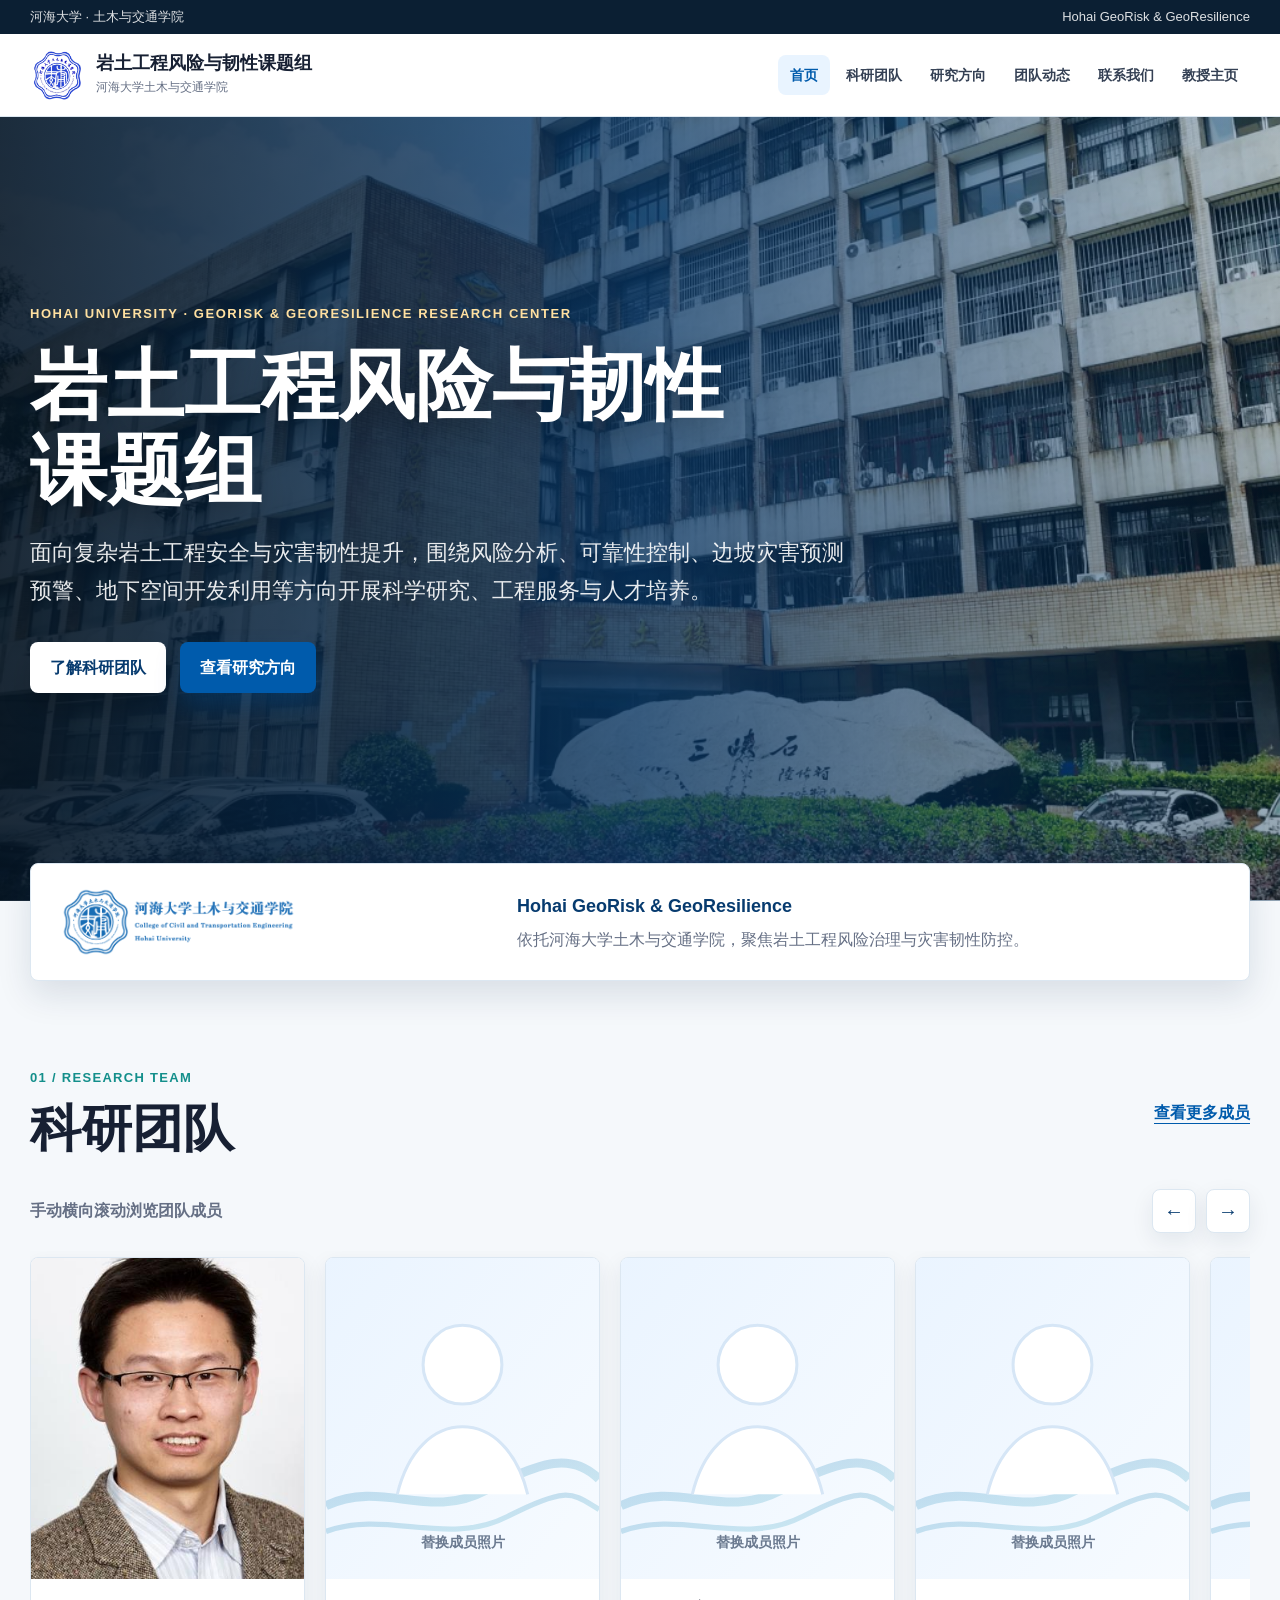
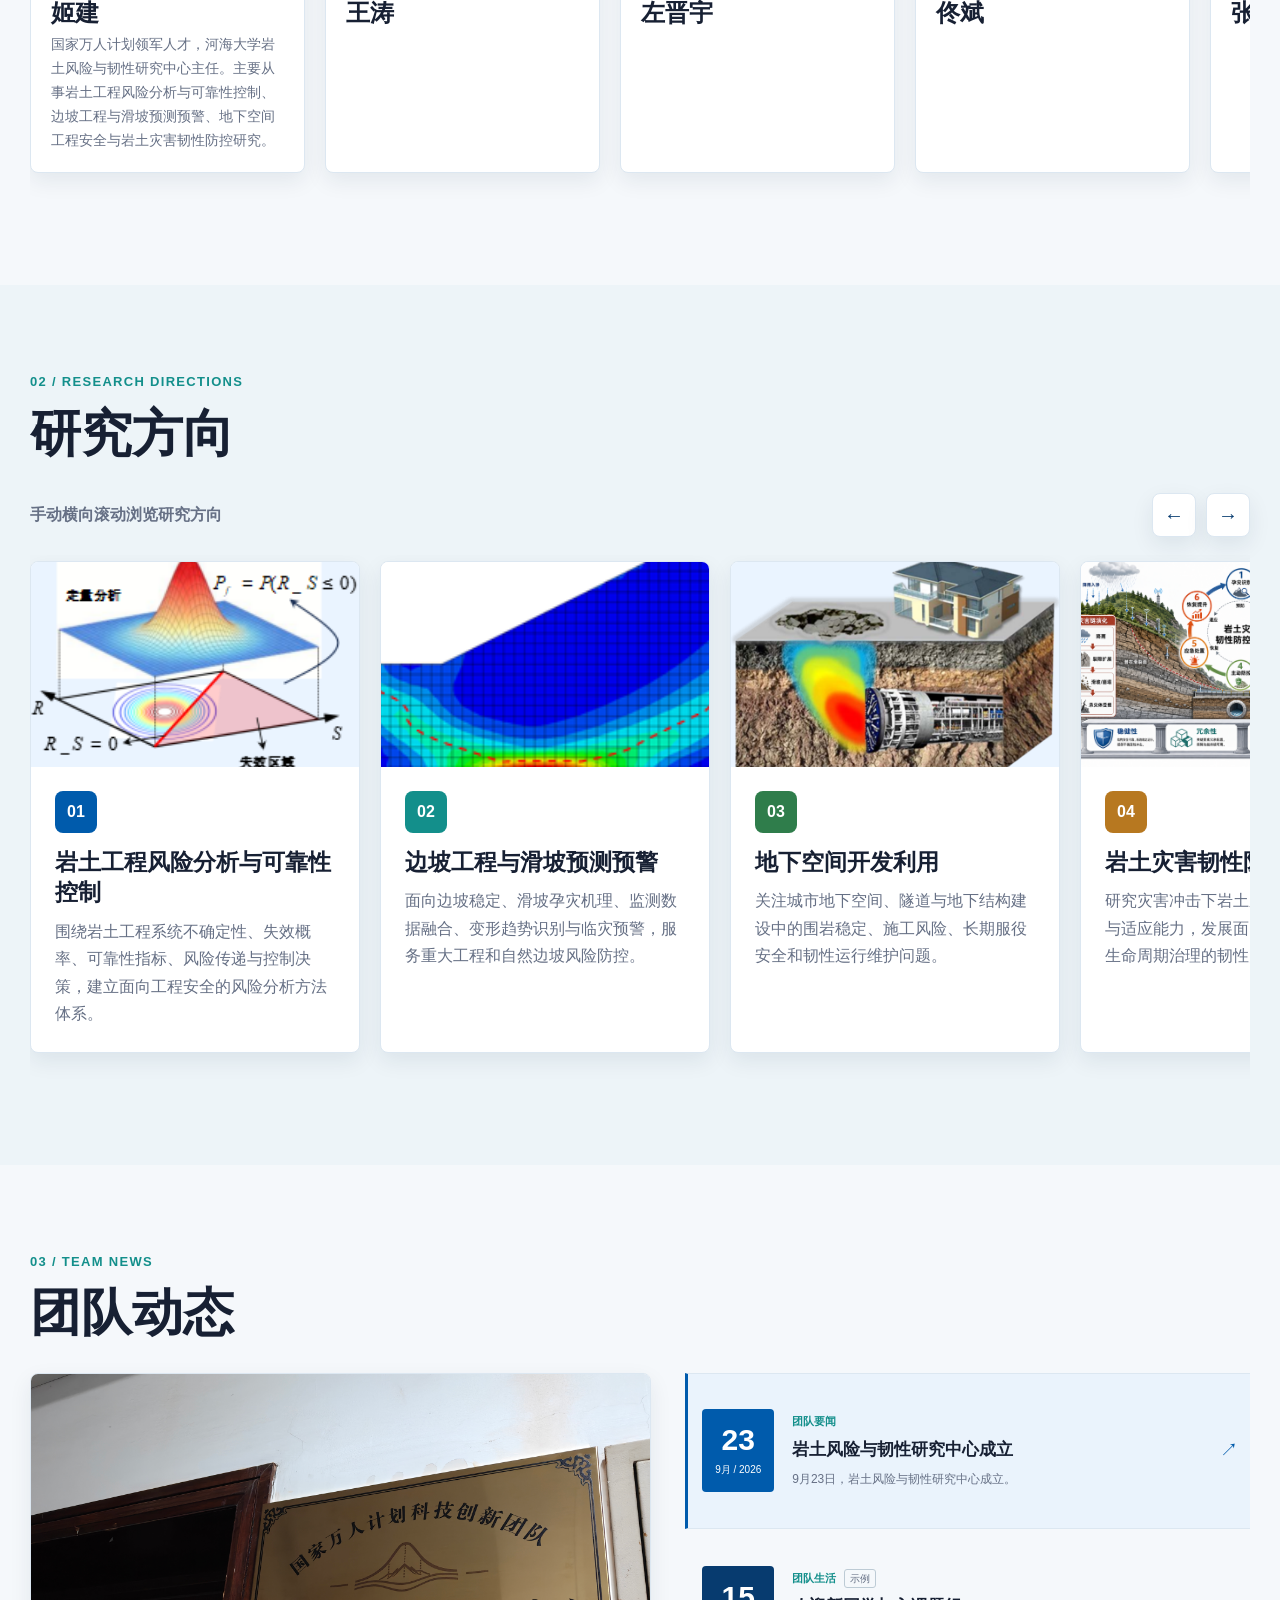
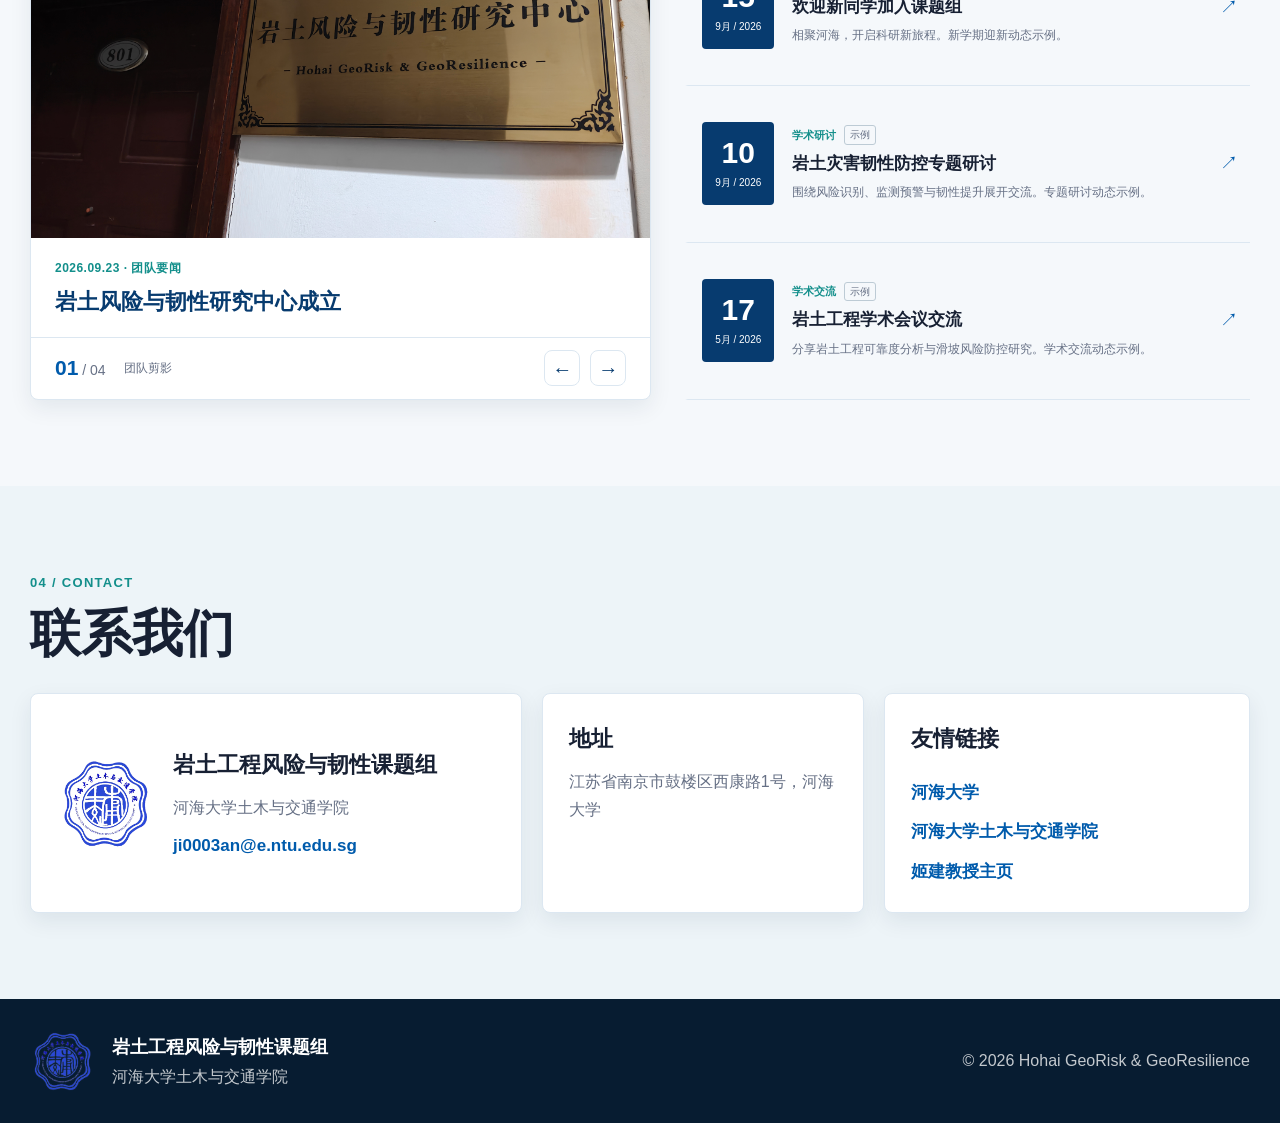
==== index.html @ b471730b "Add files via upload" ====
<!DOCTYPE html>
<html lang="zh-CN">
<head>
  <meta charset="UTF-8" />
  <meta name="viewport" content="width=device-width, initial-scale=1.0" />
  <title>岩土工程风险与韧性课题组</title>
  <meta name="description" content="河海大学土木与交通学院岩土工程风险与韧性课题组网站，展示科研团队、研究方向、团队动态和联系方式。" />
  <meta name="theme-color" content="#005bac" />
  <link rel="stylesheet" href="assets/css/style.css" />
  <link rel="stylesheet" href="assets/css/team-updates.css" />
  <link rel="stylesheet" href="assets/css/news.css" />
</head>
<body>
  <a class="skip-link" href="#mainContent">跳转到正文</a>

  <div class="topbar">
    <div class="container topbar-inner">
      <span>河海大学 · 土木与交通学院</span>
      <span>Hohai GeoRisk &amp; GeoResilience</span>
    </div>
  </div>

  <header class="site-header" id="siteHeader">
    <nav class="container navbar" aria-label="主导航">
      <a class="brand" href="#home" aria-label="返回首页">
        <img class="brand-emblem" src="assets/img/college-emblem.png" alt="河海大学土木与交通学院院徽" />
        <span class="brand-copy">
          <strong>岩土工程风险与韧性课题组</strong>
          <em>河海大学土木与交通学院</em>
        </span>
      </a>

      <button class="menu-toggle" id="menuToggle" type="button" aria-expanded="false" aria-controls="navMenu">
        <span></span><span></span><span></span>
        <span class="sr-only">打开或关闭导航菜单</span>
      </button>

      <div class="nav-menu" id="navMenu">
        <a href="#home">首页</a>
        <a href="team.html">科研团队</a>
        <a href="#research">研究方向</a>
        <a href="#news">团队动态</a>
        <a href="#contact">联系我们</a>
        <a href="ji-jian.html">教授主页</a>
      </div>
    </nav>
  </header>

  <main id="mainContent">
    <section class="hero" id="home" aria-label="网站首页">
      <div class="hero-shade"></div>
      <div class="container hero-content">
        <div class="hero-copy reveal">
          <p class="hero-kicker">HOHAI UNIVERSITY · GEORISK & GEORESILIENCE RESEARCH CENTER</p>
          <h1>岩土工程风险与韧性<br />课题组</h1>
          <p class="hero-lead">面向复杂岩土工程安全与灾害韧性提升，围绕风险分析、可靠性控制、边坡灾害预测预警、地下空间开发利用等方向开展科学研究、工程服务与人才培养。</p>
          <div class="hero-actions">
            <a class="btn primary" href="team.html">了解科研团队</a>
            <a class="btn secondary" href="#research">查看研究方向</a>
          </div>
        </div>
      </div>
    </section>

    <div class="affiliation-band" aria-label="学院标识">
      <div class="container affiliation-inner">
        <img class="college-wordmark" src="assets/img/college-logo-blue.png" alt="河海大学土木与交通学院标识" />
        <div class="affiliation-text">
          <strong>Hohai GeoRisk & GeoResilience</strong>
          <span>依托河海大学土木与交通学院，聚焦岩土工程风险治理与灾害韧性防控。</span>
        </div>
      </div>
    </div>

    <section class="section" id="team">
      <div class="container">
        <div class="section-heading reveal">
          <div>
            <p class="section-index">01 / Research Team</p>
            <h2>科研团队</h2>
          </div>
          <a class="section-more-link" href="team.html">查看更多成员</a>
        </div>

        <div class="scroll-toolbar reveal" aria-label="科研团队滚动控制">
          <span>手动横向滚动浏览团队成员</span>
          <div class="scroll-toolbar-actions">
            <div class="scroll-buttons">
              <button type="button" data-scroll-target="#memberTrack" data-scroll-dir="-1" aria-label="向左滚动团队成员">←</button>
              <button type="button" data-scroll-target="#memberTrack" data-scroll-dir="1" aria-label="向右滚动团队成员">→</button>
            </div>
          </div>
        </div>

        <div class="horizontal-track members-track reveal" id="memberTrack" tabindex="0" aria-label="课题组老师、博士后和在读研究生名单">
          <a class="member-card member-card-link" href="ji-jian.html" aria-label="查看姬建教授个人主页"><figure><img loading="lazy" src="assets/img/people/Jianji.png" alt="姬建教授照片" /></figure><div class="member-info"><h3>姬建</h3><p>国家万人计划领军人才，河海大学岩土风险与韧性研究中心主任。主要从事岩土工程风险分析与可靠性控制、边坡工程与滑坡预测预警、地下空间工程安全与岩土灾害韧性防控研究。</p></div></a>
          <article class="member-card"><figure><img loading="lazy" src="assets/img/people/person-placeholder.svg" alt="王涛头像占位图" /></figure><div class="member-info"><h3>王涛</h3></div></article>
          <article class="member-card"><figure><img loading="lazy" src="assets/img/people/person-placeholder.svg" alt="左晋宇头像占位图" /></figure><div class="member-info"><h3>左晋宇</h3></div></article>
          <article class="member-card"><figure><img loading="lazy" src="assets/img/people/person-placeholder.svg" alt="佟斌头像占位图" /></figure><div class="member-info"><h3>佟斌</h3></div></article>
          <article class="member-card"><figure><img loading="lazy" src="assets/img/people/person-placeholder.svg" alt="张童头像占位图" /></figure><div class="member-info"><h3>张童</h3></div></article>
          <article class="member-card"><figure><img loading="lazy" src="assets/img/people/zhangyu.jpg" alt="张昱照片" /></figure><div class="member-info"><h3>张昱</h3><p>岩土数值大变形模拟、岩土高效可靠度计算方法研究</p></div></article>
          <article class="member-card"><figure><img loading="lazy" src="assets/img/people/MapelChow.png" alt="周逸枫照片" /></figure><div class="member-info"><h3>周逸枫</h3><p>岩石边坡可靠度分析、节理边坡精细化建模</p></div></article>
          <article class="member-card"><figure><img loading="lazy" src="assets/img/people/lisikan.jpg" alt="李思侃照片" /></figure><div class="member-info"><h3>李思侃</h3><p>地震边坡</p></div></article>
          <article class="member-card"><figure><img loading="lazy" src="assets/img/people/Wangchangxing.jpg" alt="汪长兴照片" /></figure><div class="member-info"><h3>汪长兴</h3><p>基于岩土可靠度理论的公路边坡多级韧性量化与风险分析</p></div></article>
          <article class="member-card"><figure><img loading="lazy" src="assets/img/people/xieshanyao-enhanced.png" alt="谢善尧照片" /></figure><div class="member-info"><h3>谢善尧</h3><p>区域滑坡</p></div></article>
          <article class="member-card"><figure><img loading="lazy" src="assets/img/people/person-placeholder.svg" alt="刘雅洁头像占位图" /></figure><div class="member-info"><h3>刘雅洁</h3></div></article>
          <article class="member-card"><figure><img loading="lazy" src="assets/img/people/Honglitao.jpg" alt="洪立涛照片" /></figure><div class="member-info"><h3>洪立涛</h3><p>区域滑坡易发性</p></div></article>
          <article class="member-card"><figure><img loading="lazy" src="assets/img/people/person-placeholder.svg" alt="陈哲头像占位图" /></figure><div class="member-info"><h3>陈哲</h3></div></article>
          <article class="member-card"><figure><img loading="lazy" src="assets/img/people/zhangjunhao.jpg" alt="章均昊照片" /></figure><div class="member-info"><h3>章均昊</h3><p>岩土大变形模拟、高效可靠度计算、围岩应力以及岩石爆破</p></div></article>
          <article class="member-card"><figure><img loading="lazy" src="assets/img/people/person-placeholder.svg" alt="项梓轩头像占位图" /></figure><div class="member-info"><h3>项梓轩</h3></div></article>
          <article class="member-card"><figure><img loading="lazy" src="assets/img/people/pengyijie.jpg" alt="彭毅杰照片" /></figure><div class="member-info"><h3>彭毅杰</h3><p>机器学习</p></div></article>
          <article class="member-card"><figure><img loading="lazy" src="assets/img/people/Xulu.jpg" alt="徐璐照片" /></figure><div class="member-info"><h3>徐璐</h3></div></article>
          <article class="member-card"><figure><img loading="lazy" src="assets/img/people/youyaoxin.jpg" alt="游耀星照片" /></figure><div class="member-info"><h3>游耀星</h3><p>多源信息融合的采空区三维地质建模与灾害预警</p></div></article>
          <article class="member-card"><figure><img loading="lazy" src="assets/img/people/wuminjia.jpg" alt="邬明佳头像占位图" /></figure><div class="member-info"><h3>邬明佳</h3></div></article>
          <article class="member-card"><figure><img loading="lazy" src="assets/img/people/yaoyi-enhanced.png" alt="姚奕照片" /></figure><div class="member-info"><h3>姚奕</h3></div></article>
          <article class="member-card"><figure><img loading="lazy" src="assets/img/people/wangenzhi.jpg" alt="王恩至头像占位图" /></figure><div class="member-info"><h3>王恩至</h3></div></article>
          <article class="member-card"><figure><img loading="lazy" src="assets/img/people/person-placeholder.svg" alt="杨嘉祎头像占位图" /></figure><div class="member-info"><h3>杨嘉祎</h3></div></article>
        </div>
      </div>
    </section>

    <section class="section section-muted" id="research">
      <div class="container">
        <div class="section-heading reveal">
          <div>
            <p class="section-index">02 / Research Directions</p>
            <h2>研究方向</h2>
          </div>
          <p></p>
        </div>

        <div class="scroll-toolbar reveal" aria-label="研究方向滚动控制">
          <span>手动横向滚动浏览研究方向</span>
          <div class="scroll-buttons">
            <button type="button" data-scroll-target="#researchTrack" data-scroll-dir="-1" aria-label="向左滚动研究方向">←</button>
            <button type="button" data-scroll-target="#researchTrack" data-scroll-dir="1" aria-label="向右滚动研究方向">→</button>
          </div>
        </div>

        <div class="horizontal-track research-track reveal" id="researchTrack" tabindex="0" aria-label="研究方向列表">
          <article class="research-card">
            <figure><img src="assets/img/research/可靠度.png" alt="岩土工程风险分析与可靠性控制示意图" /></figure>
            <div class="research-card-body"><span>01</span><h3>岩土工程风险分析与可靠性控制</h3><p>围绕岩土工程系统不确定性、失效概率、可靠性指标、风险传递与控制决策，建立面向工程安全的风险分析方法体系。</p></div>
          </article>
          <article class="research-card">
            <figure><img src="assets/img/research/边坡.png" alt="边坡工程与滑坡预测预警示意图" /></figure>
            <div class="research-card-body"><span>02</span><h3>边坡工程与滑坡预测预警</h3><p>面向边坡稳定、滑坡孕灾机理、监测数据融合、变形趋势识别与临灾预警，服务重大工程和自然边坡风险防控。</p></div>
          </article>
          <article class="research-card">
            <figure><img src="assets/img/research/隧道.png" alt="地下空间开发利用示意图" /></figure>
            <div class="research-card-body"><span>03</span><h3>地下空间开发利用</h3><p>关注城市地下空间、隧道与地下结构建设中的围岩稳定、施工风险、长期服役安全和韧性运行维护问题。</p></div>
          </article>
          <article class="research-card">
            <figure><img src="assets/img/research/韧性.png" alt="岩土灾害韧性防控理论示意图" /></figure>
            <div class="research-card-body"><span>04</span><h3>岩土灾害韧性防控理论</h3><p>研究灾害冲击下岩土系统的承灾、恢复与适应能力，发展面向多灾种耦合和全生命周期治理的韧性防控理论。</p></div>
          </article>
        </div>
      </div>
    </section>

    <section class="section" id="news">
      <div class="container">
        <div class="section-heading reveal">
          <div>
            <p class="section-index">03 / Team News</p>
            <h2>团队动态</h2>
          </div>
        </div>

        <div class="team-news-layout reveal" data-news-gallery>
          <div class="news-gallery">
            <div class="news-slides">
              <figure class="news-slide" id="newsSlide1" role="tabpanel" aria-labelledby="newsTab1">
                <img loading="lazy" src="assets/img/news/center-founded-2026-09-23.jpg" alt="岩土风险与韧性研究中心成立，研究中心门口的金色牌匾" width="4096" height="3072" />
                <figcaption><span>2026.09.23 · 团队要闻</span><h3>岩土风险与韧性研究中心成立</h3></figcaption>
              </figure>
              <figure class="news-slide" id="newsSlide2" role="tabpanel" aria-labelledby="newsTab2" hidden>
                <img loading="lazy" src="assets/img/home-bg.png" alt="河海大学岩土楼，迎新动态示例配图" width="1280" height="719" />
                <figcaption><span>2026.09.15 · 示例动态</span><h3>欢迎新同学加入课题组</h3></figcaption>
              </figure>
              <figure class="news-slide" id="newsSlide3" role="tabpanel" aria-labelledby="newsTab3" hidden>
                <img loading="lazy" src="assets/img/research/韧性.png" alt="岩土灾害韧性防控理论示意图，专题研讨示例配图" width="1672" height="941" />
                <figcaption><span>2026.09.10 · 示例动态</span><h3>岩土灾害韧性防控专题研讨</h3></figcaption>
              </figure>
              <figure class="news-slide" id="newsSlide4" role="tabpanel" aria-labelledby="newsTab4" hidden>
                <img loading="lazy" src="assets/img/jijian-forum-2026.jpg" alt="姬建教授在环境岩土力学与工程青年学术论坛的报告照片，学术交流示例配图" width="1920" height="1440" />
                <figcaption><span>2026.05.17 · 示例动态</span><h3>岩土工程学术会议交流</h3></figcaption>
              </figure>
            </div>
            <div class="news-gallery-controls" aria-label="动态图片切换">
              <span class="news-gallery-status" aria-live="polite" aria-atomic="true"><strong data-news-position>01</strong> / 04</span>
              <span>团队剪影</span>
              <div class="scroll-buttons">
                <button type="button" data-news-step="-1" aria-label="上一条团队动态">←</button>
                <button type="button" data-news-step="1" aria-label="下一条团队动态">→</button>
              </div>
            </div>
          </div>

          <div class="news-list" role="tablist" aria-label="选择团队动态" aria-orientation="vertical">
            <button class="news-entry" type="button" id="newsTab1" role="tab" aria-controls="newsSlide1" aria-selected="true" tabindex="0">
              <time datetime="2026-09-23"><strong>23</strong><span>9月 / 2026</span></time>
              <span class="news-entry-copy"><span class="news-entry-category">团队要闻</span><strong>岩土风险与韧性研究中心成立</strong><span class="news-entry-summary">9月23日，岩土风险与韧性研究中心成立。</span></span>
              <span class="news-entry-arrow" aria-hidden="true">↗</span>
            </button>
            <button class="news-entry" type="button" id="newsTab2" role="tab" aria-controls="newsSlide2" aria-selected="false" tabindex="-1">
              <time datetime="2026-09-15"><strong>15</strong><span>9月 / 2026</span></time>
              <span class="news-entry-copy"><span class="news-entry-category">团队生活 <em>示例</em></span><strong>欢迎新同学加入课题组</strong><span class="news-entry-summary">相聚河海，开启科研新旅程。新学期迎新动态示例。</span></span>
              <span class="news-entry-arrow" aria-hidden="true">↗</span>
            </button>
            <button class="news-entry" type="button" id="newsTab3" role="tab" aria-controls="newsSlide3" aria-selected="false" tabindex="-1">
              <time datetime="2026-09-10"><strong>10</strong><span>9月 / 2026</span></time>
              <span class="news-entry-copy"><span class="news-entry-category">学术研讨 <em>示例</em></span><strong>岩土灾害韧性防控专题研讨</strong><span class="news-entry-summary">围绕风险识别、监测预警与韧性提升展开交流。专题研讨动态示例。</span></span>
              <span class="news-entry-arrow" aria-hidden="true">↗</span>
            </button>
            <button class="news-entry" type="button" id="newsTab4" role="tab" aria-controls="newsSlide4" aria-selected="false" tabindex="-1">
              <time datetime="2026-05-17"><strong>17</strong><span>5月 / 2026</span></time>
              <span class="news-entry-copy"><span class="news-entry-category">学术交流 <em>示例</em></span><strong>岩土工程学术会议交流</strong><span class="news-entry-summary">分享岩土工程可靠度分析与滑坡风险防控研究。学术交流动态示例。</span></span>
              <span class="news-entry-arrow" aria-hidden="true">↗</span>
            </button>
          </div>
        </div>
      </div>
    </section>

    <section class="section section-muted" id="contact">
      <div class="container">
        <div class="section-heading reveal">
          <div>
            <p class="section-index">04 / Contact</p>
            <h2>联系我们</h2>
          </div>
          <p></p>
        </div>

        <div class="contact-layout reveal">
          <div class="contact-card primary-contact">
            <img src="assets/img/college-emblem.png" alt="河海大学土木与交通学院院徽" />
            <div>
              <h3>岩土工程风险与韧性课题组</h3>
              <p>河海大学土木与交通学院</p>
              <a href="mailto:ji0003an@e.ntu.edu.sg">ji0003an@e.ntu.edu.sg</a>
            </div>
          </div>
          <div class="contact-card">
            <h3>地址</h3>
            <p>江苏省南京市鼓楼区西康路1号，河海大学</p>
          </div>
          <div class="contact-card">
            <h3>友情链接</h3>
            <p>
              <a href="https://www.hhu.edu.cn/" target="_blank" rel="noopener noreferrer">河海大学</a><br />
              <a href="https://ccte.hhu.edu.cn/" target="_blank" rel="noopener noreferrer">河海大学土木与交通学院</a><br />
              <a href="https://jszy.hhu.edu.cn/jj100/" target="_blank" rel="noopener noreferrer">姬建教授主页</a>
            </p>
          </div>
        </div>
      </div>
    </section>
  </main>

  <footer class="site-footer">
    <div class="container footer-inner">
      <div class="footer-brand">
        <img src="assets/img/college-emblem.png" alt="河海大学土木与交通学院院徽" />
        <div>
          <strong>岩土工程风险与韧性课题组</strong>
          <span>河海大学土木与交通学院</span>
        </div>
      </div>
      <div class="footer-meta">© <span id="year"></span> Hohai GeoRisk &amp; GeoResilience</div>
    </div>
  </footer>

  <button class="back-to-top" id="backToTop" type="button" aria-label="返回顶部">↑</button>
  <script src="assets/js/main.js"></script>
  <script src="assets/js/news.js"></script>
</body>
</html>
---- assets/css/style.css ----
:root {
  --blue: #005bac;
  --blue-dark: #073b6f;
  --navy: #0b1f33;
  --teal: #138f8b;
  --green: #2f7d4b;
  --amber: #b77820;
  --ink: #172033;
  --muted: #667085;
  --line: #dce7f1;
  --bg: #f5f8fb;
  --white: #ffffff;
  --radius: 8px;
  --header-height: 82px;
  --shadow: 0 14px 34px rgba(14, 39, 70, 0.12);
  --shadow-soft: 0 8px 22px rgba(14, 39, 70, 0.08);
}

* { box-sizing: border-box; }

html {
  scroll-behavior: smooth;
  scroll-padding-top: 108px;
}

body {
  margin: 0;
  color: var(--ink);
  background: var(--bg);
  font-family: "PingFang SC", "Microsoft YaHei", "Noto Sans SC", Arial, sans-serif;
  line-height: 1.72;
}

body.menu-open { overflow: hidden; }
a { color: inherit; text-decoration: none; }
img { display: block; max-width: 100%; }
button { font: inherit; }

.container {
  width: min(1220px, calc(100% - 44px));
  margin: 0 auto;
}

.sr-only,
.skip-link {
  position: absolute;
  width: 1px;
  height: 1px;
  padding: 0;
  margin: -1px;
  overflow: hidden;
  clip: rect(0, 0, 0, 0);
  white-space: nowrap;
  border: 0;
}

.skip-link:focus {
  position: fixed;
  top: 12px;
  left: 12px;
  z-index: 999;
  width: auto;
  height: auto;
  padding: 10px 14px;
  clip: auto;
  color: white;
  background: var(--blue-dark);
  border-radius: var(--radius);
}

.topbar {
  color: rgba(255, 255, 255, 0.86);
  background: var(--navy);
  font-size: 13px;
}

.topbar-inner {
  min-height: 34px;
  display: flex;
  align-items: center;
  justify-content: space-between;
  gap: 16px;
}

.site-header {
  position: sticky;
  top: 0;
  z-index: 100;
  background: rgba(255, 255, 255, 0.97);
  border-bottom: 1px solid rgba(220, 231, 241, 0.95);
  backdrop-filter: blur(14px);
  transition: box-shadow 0.25s ease, background 0.25s ease;
}

.site-header.scrolled {
  background: rgba(255, 255, 255, 0.99);
  box-shadow: 0 12px 28px rgba(14, 39, 70, 0.08);
}

.navbar {
  min-height: var(--header-height);
  display: flex;
  align-items: center;
  justify-content: space-between;
  gap: 22px;
}

.brand {
  min-width: 320px;
  display: inline-flex;
  align-items: center;
  gap: 12px;
}

.brand-emblem {
  width: 54px;
  height: 54px;
  object-fit: contain;
  flex: 0 0 auto;
}

.brand-copy strong {
  display: block;
  font-size: 18px;
  line-height: 1.25;
  font-weight: 900;
}

.brand-copy em {
  display: block;
  margin-top: 2px;
  color: var(--muted);
  font-size: 12px;
  font-style: normal;
}

.nav-menu {
  display: flex;
  align-items: center;
  justify-content: flex-end;
  gap: 4px;
}

.nav-menu a {
  min-height: 38px;
  display: inline-flex;
  align-items: center;
  padding: 8px 12px;
  border-radius: var(--radius);
  color: #344054;
  font-size: 14px;
  font-weight: 800;
  white-space: nowrap;
  transition: background 0.2s ease, color 0.2s ease;
}

.nav-menu a:hover,
.nav-menu a.active,
.nav-menu a[aria-current="page"] {
  color: var(--blue);
  background: #e9f4ff;
}

.menu-toggle {
  display: none;
  width: 44px;
  height: 42px;
  border: 1px solid var(--line);
  border-radius: var(--radius);
  background: #f4f9ff;
  cursor: pointer;
  place-items: center;
  gap: 4px;
  padding: 9px;
}

.menu-toggle span:not(.sr-only) {
  display: block;
  width: 22px;
  height: 2px;
  border-radius: 999px;
  background: var(--blue-dark);
}

.hero {
  position: relative;
  min-height: calc(100vh - 34px - var(--header-height));
  display: flex;
  align-items: center;
  overflow: hidden;
  color: white;
  background-image: url("../img/home-bg.png");
  background-size: cover;
  background-position: center center;
  background-attachment: fixed;
}

.hero-shade {
  position: absolute;
  inset: 0;
  background:
    linear-gradient(90deg, rgba(6, 22, 38, 0.88) 0%, rgba(7, 59, 111, 0.72) 50%, rgba(0, 91, 172, 0.18) 100%),
    linear-gradient(180deg, rgba(0, 0, 0, 0.06), rgba(0, 0, 0, 0.28));
}

.hero-content {
  position: relative;
  z-index: 2;
  padding: 86px 0 108px;
}

.hero-copy { max-width: 900px; }

.hero-kicker {
  margin: 0 0 18px;
  color: #ffe0a0;
  font-size: 13px;
  font-weight: 900;
  letter-spacing: 0.12em;
}

.hero h1 {
  margin: 0 0 22px;
  font-size: clamp(42px, 6vw, 80px);
  line-height: 1.1;
  text-shadow: 0 12px 34px rgba(0, 0, 0, 0.34);
}

.hero-lead {
  margin: 0;
  max-width: 820px;
  color: rgba(255, 255, 255, 0.9);
  font-size: clamp(18px, 2vw, 22px);
  font-weight: 520;
}

.hero-actions,
.profile-actions {
  display: flex;
  flex-wrap: wrap;
  gap: 14px;
  margin-top: 32px;
}

.btn {
  display: inline-flex;
  align-items: center;
  justify-content: center;
  min-height: 48px;
  padding: 12px 20px;
  border-radius: var(--radius);
  font-weight: 900;
  transition: transform 0.2s ease, box-shadow 0.2s ease, background 0.2s ease;
}

.btn:hover { transform: translateY(-2px); }

.btn.primary {
  color: var(--blue-dark);
  background: white;
  box-shadow: 0 15px 28px rgba(0, 0, 0, 0.18);
}

.btn.secondary {
  color: white;
  background: var(--blue);
  box-shadow: 0 13px 25px rgba(0, 91, 172, 0.25);
}

.affiliation-band {
  position: relative;
  z-index: 3;
  margin-top: -38px;
}

.affiliation-inner {
  min-height: 104px;
  display: grid;
  grid-template-columns: minmax(260px, 430px) 1fr;
  gap: 28px;
  align-items: center;
  padding: 22px 28px;
  border-radius: var(--radius);
  background: white;
  border: 1px solid var(--line);
  box-shadow: var(--shadow);
}

.college-wordmark {
  max-height: 72px;
  object-fit: contain;
}

.affiliation-text strong {
  display: block;
  color: var(--blue-dark);
  font-size: 18px;
  font-weight: 900;
}

.affiliation-text span {
  display: block;
  margin-top: 4px;
  color: var(--muted);
}

.section { padding: 86px 0; }
.section-muted { background: #edf4f8; }

.section-heading {
  display: grid;
  grid-template-columns: minmax(0, 0.9fr) minmax(320px, 0.85fr);
  gap: 34px;
  align-items: end;
  margin-bottom: 30px;
}

.compact-heading {
  display: block;
  margin: 0;
}

.section-index {
  margin: 0 0 10px;
  color: var(--teal);
  font-size: 13px;
  font-weight: 900;
  letter-spacing: 0.1em;
  text-transform: uppercase;
}

.section-heading h2,
.talk-copy h2,
.source-note h2 {
  margin: 0;
  font-size: clamp(32px, 4vw, 52px);
  line-height: 1.16;
}

.section-heading p:last-child {
  margin: 0;
  color: var(--muted);
}

.section-more-link {
  color: var(--blue);
  font-weight: 900;
  text-decoration: underline;
  text-decoration-thickness: 1px;
  text-underline-offset: 5px;
  transition: color 0.2s ease;
}

.section-more-link:hover { color: var(--teal); }

.scroll-toolbar-actions {
  display: grid;
  justify-items: end;
  gap: 10px;
  margin-left: auto;
}

.scroll-toolbar {
  display: flex;
  align-items: center;
  justify-content: space-between;
  gap: 18px;
  margin-bottom: 18px;
  color: var(--muted);
  font-weight: 750;
}

.scroll-buttons {
  display: inline-flex;
  gap: 10px;
}

.scroll-buttons button {
  width: 44px;
  height: 44px;
  display: grid;
  place-items: center;
  border: 1px solid var(--line);
  border-radius: var(--radius);
  color: var(--blue-dark);
  background: white;
  box-shadow: var(--shadow-soft);
  cursor: pointer;
  font-size: 20px;
  font-weight: 900;
  transition: transform 0.2s ease, background 0.2s ease, color 0.2s ease;
}

.scroll-buttons button:hover {
  color: white;
  background: var(--blue);
  transform: translateY(-2px);
}

.horizontal-track {
  display: grid;
  grid-auto-flow: column;
  grid-auto-columns: minmax(275px, 310px);
  gap: 20px;
  overflow-x: auto;
  overflow-y: hidden;
  padding: 6px 4px 26px;
  scroll-snap-type: x proximity;
  scrollbar-color: var(--blue) #dbe7f2;
  scrollbar-width: thin;
}

.horizontal-track::-webkit-scrollbar { height: 10px; }
.horizontal-track::-webkit-scrollbar-track { background: #dbe7f2; border-radius: 999px; }
.horizontal-track::-webkit-scrollbar-thumb { background: var(--blue); border-radius: 999px; }

.member-card,
.research-card,
.contact-card,
.panel,
.info-card,
.source-note,
.profile-stats,
.talk-image {
  background: white;
  border: 1px solid var(--line);
  border-radius: var(--radius);
  box-shadow: var(--shadow-soft);
}

.member-card {
  overflow: hidden;
  scroll-snap-align: start;
}

.member-card-link {
  display: block;
  transition: transform 0.2s ease, border-color 0.2s ease, box-shadow 0.2s ease;
}

.member-card-link:hover {
  transform: translateY(-4px);
  border-color: rgba(0, 91, 172, 0.45);
  box-shadow: var(--shadow);
}

.member-card figure {
  position: relative;
  aspect-ratio: 4 / 4.7;
  margin: 0;
  background: #eef6ff;
  overflow: hidden;
}

.member-card figure img {
  width: 100%;
  height: 100%;
  object-fit: cover;
}

.member-info { padding: 20px; }

.member-info h3 {
  margin: 0 0 5px;
  font-size: 24px;
  line-height: 1.18;
}

.member-info span {
  display: inline-flex;
  margin-bottom: 10px;
  padding: 4px 9px;
  border-radius: var(--radius);
  color: var(--blue);
  background: #e9f4ff;
  font-size: 12px;
  font-weight: 900;
}

.member-info p {
  margin: 0;
  color: var(--muted);
  font-size: 14px;
}

.member-info strong {
  display: inline-flex;
  margin-top: 14px;
  color: var(--teal);
  font-size: 14px;
}

.featured-member .member-info span {
  color: #6b4300;
  background: #fff0ce;
}

.research-track { grid-auto-columns: minmax(330px, 430px); }

.research-card {
  overflow: hidden;
  scroll-snap-align: start;
}

.research-card figure {
  margin: 0;
  aspect-ratio: 16 / 10;
  background: #eaf4ff;
  overflow: hidden;
}

.research-card figure img {
  width: 100%;
  height: 100%;
  object-fit: cover;
}

.research-card-body { padding: 24px; }

.research-card-body > span,
.info-card span {
  display: inline-grid;
  place-items: center;
  width: 42px;
  height: 42px;
  margin-bottom: 14px;
  border-radius: var(--radius);
  color: white;
  background: var(--blue);
  font-weight: 900;
}

.research-card:nth-child(2) .research-card-body > span,
.info-card:nth-child(2) span { background: var(--teal); }
.research-card:nth-child(3) .research-card-body > span,
.info-card:nth-child(3) span { background: var(--green); }
.research-card:nth-child(4) .research-card-body > span,
.info-card:nth-child(4) span { background: var(--amber); }
.info-card:nth-child(5) span { background: var(--blue-dark); }

.research-card h3,
.info-card h3 {
  margin: 0 0 10px;
  font-size: 23px;
  line-height: 1.32;
}

.research-card p,
.info-card p {
  margin: 0;
  color: var(--muted);
}

.news-publications,
.content-panels {
  display: grid;
  grid-template-columns: 1fr 1fr;
  gap: 22px;
}

.panel { padding: 24px; }

.news-publications .panel {
  display: flex;
  flex-direction: column;
}

.panel-scroll {
  height: 310px;
  overflow-y: auto;
  padding-right: 8px;
  overscroll-behavior: contain;
  scrollbar-color: var(--blue) #dbe7f2;
  scrollbar-width: thin;
}

.panel-scroll::-webkit-scrollbar { width: 9px; }
.panel-scroll::-webkit-scrollbar-track { background: #dbe7f2; border-radius: 999px; }
.panel-scroll::-webkit-scrollbar-thumb { background: var(--blue); border-radius: 999px; }

.panel-head {
  display: flex;
  align-items: center;
  justify-content: space-between;
  gap: 16px;
  margin-bottom: 18px;
}

.panel-head h2,
.panel-head h3 {
  margin: 0;
  font-size: 26px;
  line-height: 1.25;
}

.panel-head span {
  color: var(--teal);
  font-size: 13px;
  font-weight: 900;
  letter-spacing: 0.08em;
  text-transform: uppercase;
}

.news-item,
.publication-item {
  display: grid;
  grid-template-columns: 78px 1fr;
  gap: 16px;
  align-items: center;
  padding: 16px 0;
  border-top: 1px solid var(--line);
}

.news-item:first-of-type,
.publication-item:first-of-type { border-top: 0; }

.news-item time {
  display: block;
  padding: 11px 8px;
  border-radius: var(--radius);
  text-align: center;
  color: var(--blue);
  background: #edf6ff;
  font-weight: 900;
}

.news-item time strong {
  display: block;
  font-size: 26px;
  line-height: 1;
}

.news-item time span {
  display: block;
  margin-top: 3px;
  font-size: 12px;
}

.news-item h4,
.publication-item h4 {
  margin: 0 0 5px;
  font-size: 17px;
  line-height: 1.42;
}

.news-item p,
.publication-item p {
  margin: 0;
  color: var(--muted);
  font-size: 14px;
}

.publication-item > span {
  width: 60px;
  min-height: 60px;
  display: grid;
  place-items: center;
  border-radius: var(--radius);
  color: white;
  background: var(--blue-dark);
  font-weight: 900;
}

.contact-layout {
  display: grid;
  grid-template-columns: 1.25fr 0.82fr 0.93fr;
  gap: 20px;
}

.contact-card { padding: 26px; }

.contact-card h3 {
  margin: 0 0 10px;
  font-size: 22px;
}

.contact-card p {
  margin: 0;
  color: var(--muted);
}

.contact-card a {
  display: inline-flex;
  margin-top: 10px;
  color: var(--blue);
  font-size: 17px;
  font-weight: 900;
}

.primary-contact {
  display: grid;
  grid-template-columns: 96px 1fr;
  gap: 20px;
  align-items: center;
}

.primary-contact img {
  width: 96px;
  height: 96px;
  object-fit: contain;
}

.site-footer {
  color: rgba(255, 255, 255, 0.76);
  background: #071c31;
}

.footer-inner {
  min-height: 124px;
  display: flex;
  align-items: center;
  justify-content: space-between;
  gap: 20px;
  flex-wrap: wrap;
  padding: 26px 0;
}

.footer-brand {
  display: flex;
  align-items: center;
  gap: 18px;
}

.footer-brand img {
  width: 64px;
  height: 64px;
  object-fit: contain;
  flex: 0 0 auto;
}

.footer-brand strong {
  display: block;
  color: white;
  font-size: 18px;
}

.footer-brand span,
.footer-meta { display: block; }

.back-to-top {
  position: fixed;
  right: 22px;
  bottom: 22px;
  z-index: 80;
  width: 44px;
  height: 44px;
  border: 0;
  border-radius: var(--radius);
  color: white;
  background: var(--blue);
  box-shadow: var(--shadow-soft);
  cursor: pointer;
  opacity: 0;
  transform: translateY(12px);
  pointer-events: none;
  transition: 0.2s ease;
}

.back-to-top.show {
  opacity: 1;
  transform: translateY(0);
  pointer-events: auto;
}

.reveal {
  opacity: 0;
  transform: translateY(22px);
  transition: opacity 0.65s ease, transform 0.65s ease;
}

.reveal.visible {
  opacity: 1;
  transform: translateY(0);
}

.profile-page { background: #f7f9fb; }

.profile-hero {
  position: relative;
  overflow: hidden;
  color: white;
  background:
    linear-gradient(120deg, rgba(5, 31, 54, 0.96), rgba(0, 91, 172, 0.88) 62%, rgba(19, 143, 139, 0.82)),
    url("../img/home-bg.png");
  background-size: cover;
  background-position: center;
}

.profile-hero-inner {
  min-height: 640px;
  display: grid;
  grid-template-columns: 330px 1fr;
  gap: 52px;
  align-items: center;
  padding: 76px 0 86px;
}

.profile-portrait {
  padding: 14px;
  background: white;
  border-radius: var(--radius);
  box-shadow: var(--shadow);
}

.profile-portrait img {
  width: 100%;
  aspect-ratio: 3 / 4;
  object-fit: cover;
  border-radius: var(--radius);
}

.profile-summary h1 {
  margin: 0 0 14px;
  font-size: clamp(48px, 7vw, 88px);
  line-height: 1;
}

.profile-title {
  margin: 0 0 20px;
  max-width: 820px;
  color: #ffe0a0;
  font-size: clamp(19px, 2.2vw, 25px);
  font-weight: 900;
}

.profile-lead {
  margin: 0;
  max-width: 860px;
  color: rgba(255, 255, 255, 0.9);
  font-size: clamp(17px, 1.8vw, 21px);
}

.profile-tags {
  display: flex;
  flex-wrap: wrap;
  gap: 10px;
  margin-top: 26px;
}

.profile-tags span {
  padding: 7px 10px;
  border: 1px solid rgba(255, 255, 255, 0.28);
  border-radius: var(--radius);
  background: rgba(255, 255, 255, 0.12);
  color: white;
  font-size: 13px;
  font-weight: 800;
}

.profile-band {
  position: relative;
  z-index: 2;
  margin-top: -42px;
}

.profile-stats {
  display: grid;
  grid-template-columns: repeat(4, 1fr);
  gap: 0;
  overflow: hidden;
}

.profile-stats div {
  padding: 26px 24px;
  border-right: 1px solid var(--line);
}

.profile-stats div:last-child { border-right: 0; }

.profile-stats strong {
  display: block;
  color: var(--blue-dark);
  font-size: 30px;
  line-height: 1.15;
}

.profile-stats span {
  display: block;
  margin-top: 8px;
  color: var(--muted);
  font-size: 14px;
}

.two-column-layout {
  display: grid;
  grid-template-columns: minmax(240px, 330px) 1fr;
  gap: 34px;
  align-items: start;
}

.info-grid {
  display: grid;
  grid-template-columns: repeat(2, minmax(0, 1fr));
  gap: 18px;
}

.info-card { padding: 24px; }

.clean-list {
  margin: 0;
  padding: 0;
  list-style: none;
}

.clean-list li {
  position: relative;
  padding: 12px 0 12px 20px;
  border-top: 1px solid var(--line);
  color: #344054;
}

.clean-list li:first-child { border-top: 0; }

.clean-list li::before {
  content: "";
  position: absolute;
  left: 0;
  top: 24px;
  width: 7px;
  height: 7px;
  border-radius: 50%;
  background: var(--teal);
}

.profile-detail-grid {
  display: grid;
  grid-template-columns: minmax(0, 0.82fr) minmax(0, 1.18fr);
  gap: 22px;
  align-items: start;
}

.paper-panel { grid-column: 1 / -1; }

.detail-list {
  margin: 0;
  padding: 0;
  list-style: none;
  counter-reset: detail-item;
  display: grid;
  gap: 12px;
}

.detail-list li {
  position: relative;
  min-height: 74px;
  padding: 16px 18px 16px 68px;
  border: 1px solid var(--line);
  border-radius: var(--radius);
  background: #f8fbff;
}

.detail-list li::before {
  counter-increment: detail-item;
  content: counter(detail-item, decimal-leading-zero);
  position: absolute;
  left: 16px;
  top: 16px;
  width: 38px;
  height: 38px;
  display: grid;
  place-items: center;
  border-radius: var(--radius);
  color: white;
  background: var(--blue);
  font-size: 13px;
  font-weight: 900;
}

.detail-list strong {
  display: block;
  color: var(--blue-dark);
  font-size: 16px;
  line-height: 1.48;
}

.detail-list span {
  display: block;
  margin-top: 6px;
  color: var(--muted);
  font-size: 14px;
}

.paper-list li:nth-child(4n + 2)::before { background: var(--teal); }
.paper-list li:nth-child(4n + 3)::before { background: var(--green); }
.paper-list li:nth-child(4n + 4)::before { background: var(--amber); }

.talk-layout {
  display: grid;
  grid-template-columns: minmax(360px, 1.08fr) minmax(360px, 0.92fr);
  gap: 34px;
  align-items: center;
}

.talk-image {
  margin: 0;
  overflow: hidden;
}

.talk-image img {
  width: 100%;
  height: 100%;
  min-height: 340px;
  object-fit: cover;
}

.talk-copy h2 { margin-bottom: 22px; }

.talk-details {
  margin: 0;
  display: grid;
  gap: 14px;
}

.talk-details div {
  display: grid;
  grid-template-columns: 92px 1fr;
  gap: 18px;
  padding: 16px;
  border: 1px solid var(--line);
  border-radius: var(--radius);
  background: white;
}

.talk-details dt {
  color: var(--blue-dark);
  font-weight: 900;
}

.talk-details dd {
  margin: 0;
  color: var(--muted);
}

.source-note { padding: 28px; }

.source-note h2 {
  margin-bottom: 10px;
  font-size: 30px;
}

.source-note p {
  margin: 0;
  color: var(--muted);
}

.source-note a {
  display: inline-flex;
  margin-top: 16px;
  color: var(--blue);
  font-weight: 900;
}

.smart-profile-page {
  background: #f3f7fb;
  overflow-x: hidden;
}

.smart-profile-page .site-header {
  background: #fff;
  box-shadow: 0 2px 18px rgba(7, 59, 111, 0.08);
}

.smart-profile-page .reveal {
  opacity: 1;
  transform: none;
}

.profile-show-header {
  position: relative;
  min-height: 360px;
  display: flex;
  align-items: center;
  overflow: hidden;
  color: white;
  background-image: url("../img/home-bg.png");
  background-size: cover;
  background-position: center;
}

.profile-show-shade {
  position: absolute;
  inset: 0;
  background:
    linear-gradient(90deg, rgba(5, 31, 54, 0.9) 0%, rgba(0, 91, 172, 0.7) 54%, rgba(19, 143, 139, 0.34) 100%),
    linear-gradient(180deg, rgba(7, 28, 49, 0.18), rgba(7, 28, 49, 0.58));
}

.profile-show-inner {
  position: relative;
  z-index: 1;
  padding: 72px 0 78px;
}

.profile-breadcrumb {
  display: flex;
  flex-wrap: wrap;
  align-items: center;
  gap: 10px;
  margin-bottom: 28px;
  color: rgba(255, 255, 255, 0.82);
  font-size: 14px;
  font-weight: 700;
}

.profile-breadcrumb a:hover { color: #ffe0a0; }

.profile-breadcrumb strong {
  color: white;
  font-weight: 900;
}

.show-title-kicker {
  margin: 0 0 14px;
  color: #ffe0a0;
  font-size: 13px;
  font-weight: 900;
  letter-spacing: 0.14em;
  text-transform: uppercase;
}

.profile-show-header h1 {
  margin: 0;
  font-size: clamp(42px, 5.5vw, 70px);
  line-height: 1.1;
  font-weight: 900;
}

.profile-show-subtitle {
  margin: 18px 0 0;
  max-width: 760px;
  color: rgba(255, 255, 255, 0.9);
  font-size: clamp(17px, 1.8vw, 22px);
  font-weight: 700;
  overflow-wrap: anywhere;
}

.subtitle-tail::before {
  content: " · ";
}

.profile-show-layout {
  padding: 54px 0 82px;
  background:
    linear-gradient(180deg, #f4f8fc 0%, #edf4f8 100%);
}

.profile-page-grid {
  display: grid;
  grid-template-columns: 260px minmax(0, 1fr);
  gap: 32px;
  align-items: start;
}

.profile-subnav {
  position: sticky;
  top: calc(var(--header-height) + 22px);
  overflow: hidden;
  background: white;
  border: 1px solid var(--line);
  border-radius: var(--radius);
  box-shadow: var(--shadow-soft);
}

.profile-subnav-title {
  padding: 22px 24px;
  color: white;
  background: linear-gradient(135deg, var(--blue-dark), var(--blue));
}

.profile-subnav-title strong {
  display: block;
  font-size: 28px;
  line-height: 1.15;
  font-weight: 900;
}

.profile-subnav-title span {
  display: block;
  margin-top: 4px;
  color: rgba(255, 255, 255, 0.76);
  font-size: 13px;
  font-weight: 800;
  letter-spacing: 0.08em;
  text-transform: uppercase;
}

.profile-subnav > a {
  position: relative;
  min-height: 52px;
  display: flex;
  align-items: center;
  padding: 13px 24px;
  border-bottom: 1px solid var(--line);
  color: #344054;
  font-size: 15px;
  font-weight: 900;
  transition: color 0.2s ease, background 0.2s ease, padding-left 0.2s ease;
}

.profile-subnav > a::before {
  content: "";
  position: absolute;
  left: 0;
  top: 0;
  bottom: 0;
  width: 4px;
  background: transparent;
  transition: background 0.2s ease;
}

.profile-subnav > a:hover {
  padding-left: 30px;
  color: var(--blue);
  background: #f2f8ff;
}

.profile-subnav > a:hover::before { background: var(--blue); }

.profile-subnav-contact {
  padding: 20px 24px 24px;
  background: #f8fbff;
}

.profile-subnav-contact span {
  display: block;
  color: var(--teal);
  font-size: 12px;
  font-weight: 900;
  letter-spacing: 0.1em;
  text-transform: uppercase;
}

.profile-subnav-contact a {
  display: inline-flex;
  margin-top: 8px;
  color: var(--blue-dark);
  font-size: 14px;
  font-weight: 900;
  word-break: break-all;
}

.profile-content {
  min-width: 0;
  display: grid;
  gap: 24px;
}

.profile-section {
  scroll-margin-top: 120px;
  padding: 30px 34px;
  background: white;
  border: 1px solid var(--line);
  border-radius: var(--radius);
  box-shadow: var(--shadow-soft);
}

.profile-section-head {
  margin-bottom: 22px;
  padding-bottom: 14px;
  border-bottom: 2px solid #edf3f8;
}

.profile-section-head p {
  margin: 0 0 6px;
  color: var(--teal);
  font-size: 12px;
  font-weight: 900;
  letter-spacing: 0.12em;
  text-transform: uppercase;
}

.profile-section-head h2 {
  position: relative;
  margin: 0;
  color: var(--blue-dark);
  font-size: clamp(26px, 3.2vw, 36px);
  line-height: 1.18;
}

.profile-section-head h2::after {
  content: "";
  position: absolute;
  left: 0;
  bottom: -16px;
  width: 64px;
  height: 3px;
  background: var(--blue);
}

.profile-intro-card {
  display: grid;
  grid-template-columns: 270px minmax(0, 1fr);
  gap: 0;
  padding: 0;
  overflow: hidden;
}

.profile-intro-media {
  display: flex;
  align-items: flex-start;
  justify-content: center;
  padding: 24px 0 24px 24px;
  background: white;
}

.profile-intro-media img {
  width: 100%;
  height: auto;
  min-height: 0;
  object-fit: contain;
  border-radius: var(--radius);
  background: white;
  border: 1px solid var(--line);
}

.profile-intro-copy {
  padding: 32px 34px;
}

.profile-intro-copy h3 {
  margin: 0 0 6px;
  color: var(--ink);
  font-size: 36px;
  line-height: 1.12;
}

.profile-position {
  margin: 0 0 16px;
  color: var(--blue);
  font-size: 18px;
  font-weight: 900;
}

.profile-intro-copy > p:not(.profile-position) {
  margin: 0;
  color: #344054;
  font-size: 16px;
  line-height: 1.9;
}

.profile-tags-light span {
  color: var(--blue-dark);
  background: #edf6ff;
  border-color: #cfe4f8;
}

.profile-metrics {
  display: grid;
  grid-template-columns: repeat(3, 1fr);
  gap: 0;
  margin-top: 28px;
  border: 1px solid var(--line);
  border-radius: var(--radius);
  overflow: hidden;
}

.profile-metrics div {
  padding: 18px;
  border-right: 1px solid var(--line);
  background: #f8fbff;
}

.profile-metrics div:last-child { border-right: 0; }

.profile-metrics strong {
  display: block;
  color: var(--blue-dark);
  font-size: 26px;
  line-height: 1;
  font-weight: 900;
}

.profile-metrics span {
  display: block;
  margin-top: 8px;
  color: var(--muted);
  font-size: 13px;
  line-height: 1.55;
}

.profile-direction-list {
  display: grid;
  gap: 14px;
}

.profile-direction-list article {
  display: grid;
  grid-template-columns: 64px 1fr;
  gap: 18px;
  padding: 18px 0;
  border-bottom: 1px solid var(--line);
}

.profile-direction-list article:last-child { border-bottom: 0; }

.profile-direction-list article > span {
  width: 52px;
  height: 52px;
  display: grid;
  place-items: center;
  color: white;
  background: var(--blue);
  border-radius: var(--radius);
  font-weight: 900;
}

.profile-direction-list article:nth-child(2) > span { background: var(--teal); }
.profile-direction-list article:nth-child(3) > span { background: var(--green); }
.profile-direction-list article:nth-child(4) > span { background: var(--amber); }
.profile-direction-list article:nth-child(5) > span { background: var(--blue-dark); }

.profile-direction-list h3,
.profile-info-columns h3,
.profile-project-list h3 {
  margin: 0 0 8px;
  color: var(--ink);
  font-size: 21px;
  line-height: 1.35;
}

.profile-direction-list p,
.profile-project-list p,
.profile-paper-list p {
  margin: 0;
  color: var(--muted);
  line-height: 1.78;
}

.profile-info-columns {
  display: grid;
  grid-template-columns: 1fr 1fr;
  gap: 28px;
}

.profile-check-list {
  margin: 0;
  padding: 0;
  list-style: none;
}

.profile-check-list li {
  position: relative;
  padding: 12px 0 12px 22px;
  border-bottom: 1px solid var(--line);
  color: #344054;
  line-height: 1.72;
}

.profile-check-list li:last-child { border-bottom: 0; }

.profile-check-list li::before {
  content: "";
  position: absolute;
  left: 0;
  top: 24px;
  width: 8px;
  height: 8px;
  background: var(--teal);
}

.profile-project-list,
.profile-paper-list {
  margin: 0;
  padding: 0;
  list-style: none;
}

.profile-project-list li,
.profile-paper-list li {
  display: grid;
  grid-template-columns: 86px minmax(0, 1fr);
  gap: 20px;
  padding: 18px 0;
  border-bottom: 1px solid var(--line);
}

.profile-project-list li:last-child,
.profile-paper-list li:last-child { border-bottom: 0; }

.profile-project-list li > span,
.profile-paper-list li > span {
  display: inline-flex;
  align-items: center;
  justify-content: center;
  align-self: start;
  min-height: 38px;
  padding: 8px 10px;
  color: white;
  background: var(--blue-dark);
  border-radius: var(--radius);
  font-size: 13px;
  font-weight: 900;
}

.profile-paper-list strong {
  display: block;
  margin-bottom: 6px;
  color: var(--blue-dark);
  font-size: 15px;
  line-height: 1.55;
}

.team-page {
  background: #f3f7fb;
  overflow-x: hidden;
}

.team-directory-nav-wrap {
  position: relative;
  z-index: 4;
  margin-top: -34px;
}

.team-directory-nav {
  display: grid;
  grid-template-columns: repeat(3, minmax(0, 1fr));
  overflow: hidden;
  background: white;
  border: 1px solid var(--line);
  border-radius: var(--radius);
  box-shadow: var(--shadow);
}

.team-directory-nav a {
  min-width: 0;
  min-height: 94px;
  display: grid;
  grid-template-columns: 46px minmax(0, 1fr) auto;
  gap: 14px;
  align-items: center;
  padding: 18px 22px;
  border-right: 1px solid var(--line);
  transition: color 0.2s ease, background 0.2s ease;
}

.team-directory-nav a:last-child { border-right: 0; }

.team-directory-nav a:hover {
  color: var(--blue);
  background: #f2f8ff;
}

.team-directory-nav a > span {
  width: 46px;
  height: 46px;
  display: grid;
  place-items: center;
  border-radius: var(--radius);
  color: white;
  background: var(--blue);
  font-size: 13px;
  font-weight: 900;
}

.team-directory-nav a:nth-child(2) > span { background: #0d7370; }
.team-directory-nav a:nth-child(3) > span { background: #875214; }

.team-directory-nav strong {
  min-width: 0;
  font-size: 17px;
  line-height: 1.35;
  font-weight: 900;
}

.team-directory-nav em {
  color: var(--muted);
  font-size: 13px;
  font-style: normal;
  font-weight: 800;
  white-space: nowrap;
}

.team-directory-shell {
  padding: 76px 0 92px;
  background: linear-gradient(180deg, #f4f8fc 0%, #edf4f8 100%);
}

.team-group-section {
  scroll-margin-top: 118px;
}

.team-group-section + .team-group-section {
  margin-top: 78px;
  padding-top: 74px;
  border-top: 1px solid #d4e2ed;
}

.team-group-heading {
  display: grid;
  grid-template-columns: minmax(0, 0.9fr) minmax(320px, 0.85fr);
  gap: 34px;
  align-items: end;
  margin-bottom: 30px;
}

.team-group-heading h2 {
  margin: 0;
  color: var(--blue-dark);
  font-size: clamp(32px, 4vw, 48px);
  line-height: 1.16;
}

.team-group-heading > p {
  margin: 0;
  color: var(--muted);
}

.faculty-profile-card {
  display: grid;
  grid-template-columns: minmax(260px, 330px) minmax(0, 1fr);
  overflow: hidden;
  background: white;
  border: 1px solid var(--line);
  border-radius: var(--radius);
  box-shadow: var(--shadow-soft);
  transition: transform 0.2s ease, border-color 0.2s ease, box-shadow 0.2s ease;
}

.faculty-profile-card:hover {
  transform: translateY(-4px);
  border-color: rgba(0, 91, 172, 0.45);
  box-shadow: var(--shadow);
}

.faculty-profile-card figure {
  min-height: 370px;
  margin: 0;
  overflow: hidden;
  background: #eef6ff;
}

.faculty-profile-card figure img {
  width: 100%;
  height: 100%;
  object-fit: cover;
}

.faculty-profile-copy {
  display: flex;
  flex-direction: column;
  align-items: flex-start;
  justify-content: center;
  padding: clamp(30px, 5vw, 58px);
}

.member-category {
  display: inline-flex;
  margin-bottom: 16px;
  padding: 5px 10px;
  border-radius: var(--radius);
  color: #6b4300;
  background: #fff0ce;
  font-size: 12px;
  font-weight: 900;
}

.faculty-profile-copy h3 {
  margin: 0;
  color: var(--ink);
  font-size: clamp(34px, 4vw, 48px);
  line-height: 1.12;
}

.faculty-profile-copy .faculty-title {
  margin: 8px 0 18px;
  color: var(--blue);
  font-size: 18px;
  font-weight: 900;
}

.faculty-profile-copy > p:not(.faculty-title) {
  margin: 0;
  max-width: 760px;
  color: var(--muted);
  line-height: 1.85;
}

.faculty-profile-copy > strong {
  display: inline-flex;
  align-items: center;
  gap: 8px;
  margin-top: 22px;
  color: var(--teal);
  font-size: 15px;
}

.team-member-grid {
  display: grid;
  grid-template-columns: repeat(4, minmax(0, 1fr));
  gap: 22px;
  align-items: stretch;
}

#team > .container > .section-heading {
  display: flex;
  align-items: center;
  justify-content: space-between;
}

.team-person-card {
  min-width: 0;
  display: flex;
  flex-direction: column;
  scroll-snap-align: unset;
}

.team-person-card figure {
  aspect-ratio: 4 / 4.45;
}

.team-person-card .member-info {
  flex: 1;
  display: flex;
  flex-direction: column;
  align-items: flex-start;
  padding: 18px 20px 20px;
}

.team-person-card .member-info h3 {
  margin-bottom: 10px;
  font-size: 23px;
}

.team-person-card .member-info span { margin-bottom: 0; }

.alumni-card .member-info span {
  color: #6b4b12;
  background: #fff4dc;
}

.faculty-profile-card:focus-visible,
.team-directory-nav a:focus-visible {
  outline: 3px solid rgba(0, 91, 172, 0.42);
  outline-offset: 3px;
}

@media (max-width: 1100px) {
  .brand { min-width: 285px; }
  .brand-copy strong { font-size: 16px; }
  .nav-menu a { padding: 8px 9px; font-size: 13px; }
  .contact-layout,
  .news-publications,
  .content-panels,
  .talk-layout { grid-template-columns: 1fr; }
  .profile-detail-grid { grid-template-columns: 1fr; }
  .paper-panel { grid-column: auto; }
  .profile-stats { grid-template-columns: repeat(2, 1fr); }
  .profile-stats div:nth-child(2) { border-right: 0; }
  .profile-stats div:nth-child(-n+2) { border-bottom: 1px solid var(--line); }
  .team-member-grid { grid-template-columns: repeat(3, minmax(0, 1fr)); }
}

@media (max-width: 920px) {
  :root { --header-height: 74px; }
  .topbar-inner { display: block; padding: 8px 0; }
  .brand { min-width: 0; }
  .brand-emblem { width: 48px; height: 48px; }
  .brand-copy em { display: none; }
  .menu-toggle { display: grid; }
  .nav-menu {
    position: absolute;
    top: calc(100% + 12px);
    left: 22px;
    right: 22px;
    display: grid;
    gap: 6px;
    padding: 14px;
    border: 1px solid var(--line);
    border-radius: var(--radius);
    background: white;
    box-shadow: var(--shadow);
    transform: translateY(-14px);
    opacity: 0;
    pointer-events: none;
    transition: 0.22s ease;
  }
  .nav-menu.open {
    opacity: 1;
    pointer-events: auto;
    transform: translateY(0);
  }
  .nav-menu a { font-size: 15px; }
  .hero {
    min-height: 650px;
    background-attachment: scroll;
  }
  .affiliation-inner,
  .section-heading,
  .two-column-layout,
  .profile-hero-inner {
    grid-template-columns: 1fr;
  }
  .college-wordmark {
    max-height: none;
    width: 100%;
    max-width: 480px;
  }
  .horizontal-track { grid-auto-columns: minmax(260px, 310px); }
  .research-track { grid-auto-columns: minmax(300px, 410px); }
  .profile-hero-inner {
    min-height: auto;
    gap: 30px;
  }
  .profile-portrait {
    width: min(310px, 88vw);
  }
  .info-grid { grid-template-columns: 1fr; }
  .team-directory-nav a {
    grid-template-columns: 42px minmax(0, 1fr);
    padding: 16px;
  }
  .team-directory-nav a > span {
    width: 42px;
    height: 42px;
  }
  .team-directory-nav em { display: none; }
  .team-group-heading { grid-template-columns: 1fr; }
  .faculty-profile-card { grid-template-columns: minmax(220px, 270px) minmax(0, 1fr); }
  .team-member-grid { grid-template-columns: repeat(2, minmax(0, 1fr)); }
}

@media (max-width: 640px) {
  .container { width: min(100% - 32px, 1220px); }
  .topbar { font-size: 12px; }
  .brand-copy strong {
    max-width: 240px;
    font-size: 15px;
  }
  .hero { min-height: 610px; }
  .hero-content { padding: 70px 0 86px; }
  .hero h1 { font-size: 42px; }
  .hero-actions,
  .profile-actions { width: 100%; }
  .btn { width: 100%; }
  .affiliation-band { margin-top: -24px; }
  .affiliation-inner { padding: 20px; }
  .section { padding: 66px 0; }
  .scroll-toolbar {
    align-items: flex-start;
    flex-direction: column;
  }
  .scroll-toolbar-actions {
    width: 100%;
    justify-items: end;
  }
  .horizontal-track,
  .research-track {
    grid-auto-columns: minmax(270px, 86vw);
    gap: 16px;
  }
  .primary-contact { grid-template-columns: 1fr; }
  .footer-inner { align-items: flex-start; }
  .footer-brand {
    align-items: flex-start;
    flex-direction: column;
  }
  .footer-brand img {
    width: 64px;
    height: 64px;
  }
  .news-item,
  .publication-item,
  .talk-details div {
    grid-template-columns: 1fr;
  }
  .panel-scroll { height: 340px; }
  .detail-list li { padding-left: 62px; }
  .profile-stats { grid-template-columns: 1fr; }
  .profile-stats div {
    border-right: 0;
    border-bottom: 1px solid var(--line);
  }
  .profile-stats div:last-child { border-bottom: 0; }
  .talk-image img { min-height: 260px; }
  .team-directory-nav-wrap { margin-top: -24px; }
  .team-directory-nav { grid-template-columns: 1fr; }
  .team-directory-nav a {
    min-height: 72px;
    grid-template-columns: 42px minmax(0, 1fr) auto;
    border-right: 0;
    border-bottom: 1px solid var(--line);
  }
  .team-directory-nav a:last-child { border-bottom: 0; }
  .team-directory-nav em { display: block; }
  .team-directory-shell { padding: 58px 0 68px; }
  .team-group-section + .team-group-section {
    margin-top: 58px;
    padding-top: 54px;
  }
  .faculty-profile-card { grid-template-columns: 1fr; }
  .faculty-profile-card figure {
    min-height: 0;
    aspect-ratio: 4 / 4.2;
  }
  .faculty-profile-copy { padding: 26px 22px 30px; }
  .team-member-grid { grid-template-columns: 1fr; }
}

@media (max-width: 1100px) {
  .profile-page-grid {
    grid-template-columns: 1fr;
  }
  .profile-subnav {
    position: static;
  }
  .profile-subnav > a {
    display: inline-flex;
    width: auto;
    border-right: 1px solid var(--line);
  }
}

@media (max-width: 920px) {
  .profile-show-header {
    min-height: 310px;
  }
  .profile-show-inner {
    padding: 58px 0 64px;
  }
  .profile-intro-card,
  .profile-info-columns {
    grid-template-columns: 1fr;
  }
  .profile-intro-media img {
    min-height: 0;
    max-height: none;
  }
  .profile-metrics {
    grid-template-columns: 1fr;
  }
  .profile-metrics div {
    border-right: 0;
    border-bottom: 1px solid var(--line);
  }
  .profile-metrics div:last-child {
    border-bottom: 0;
  }
}

@media (max-width: 640px) {
  .smart-profile-page .topbar-inner span {
    display: block;
    overflow-wrap: anywhere;
  }
  .profile-show-header {
    min-height: 280px;
  }
  .profile-show-layout {
    padding: 34px 0 58px;
  }
  .profile-breadcrumb {
    margin-bottom: 18px;
  }
  .profile-show-header h1 {
    font-size: 40px;
  }
  .profile-show-subtitle {
    font-size: 16px;
    word-break: break-all;
    white-space: normal;
  }
  .profile-show-subtitle span {
    display: block;
  }
  .subtitle-tail::before {
    content: "";
  }
  .profile-section,
  .profile-intro-copy {
    padding: 24px 20px;
  }
  .profile-intro-media {
    padding: 20px;
  }
  .profile-direction-list article,
  .profile-project-list li,
  .profile-paper-list li {
    grid-template-columns: 1fr;
    gap: 10px;
  }
  .profile-subnav-title {
    padding: 18px 20px;
  }
  .profile-subnav > a {
    width: 100%;
    border-right: 0;
  }
  .profile-subnav-contact {
    padding: 18px 20px 20px;
  }
}
---- assets/css/team-updates.css ----
/* Shared member presentation for the home page and team directory. */
.team-directory-nav { grid-template-columns: repeat(4, minmax(0, 1fr)); }
.team-directory-nav a { grid-template-columns: 38px minmax(0, 1fr) auto; gap: 12px; padding: 18px; }
.team-directory-nav a > span { width: 38px; height: 38px; }
.team-directory-nav a:nth-child(3) > span { background: var(--blue); }
.team-directory-nav a:nth-child(4) > span { background: #875214; }
.team-person-card .member-info p { margin-top: 12px; }

@media (max-width: 1100px) {
  .team-directory-nav a { gap: 8px; padding: 16px 12px; }
  .team-directory-nav strong { font-size: 16px; }
}

@media (max-width: 920px) {
  .team-directory-nav { grid-template-columns: repeat(2, minmax(0, 1fr)); }
  .team-directory-nav a { min-height: 82px; padding: 16px 22px; border-bottom: 1px solid var(--line); }
  .team-directory-nav a:nth-child(even) { border-right: 0; }
  .team-directory-nav a:nth-child(n+3) { border-bottom: 0; }
  .team-directory-nav em { display: block; }
}

@media (max-width: 600px) {
  .team-directory-nav a { grid-template-columns: 28px minmax(0, 1fr); gap: 9px; padding: 14px 12px; }
  .team-directory-nav a > span { width: 28px; height: 28px; font-size: 11px; }
  .team-directory-nav strong { font-size: 15px; }
  .team-directory-nav em { grid-column: 2; font-size: 12px; margin-top: -8px; }
}
---- assets/css/news.css ----
/* A picture gallery paired with four dated news entries. */
.team-news-layout { display: grid; grid-template-columns: minmax(0, 1.1fr) minmax(0, 1fr); gap: 34px; align-items: stretch; }
.news-gallery { min-width: 0; overflow: hidden; border: 1px solid var(--line); border-radius: var(--radius); background: white; box-shadow: var(--shadow-soft); }
.news-slide { margin: 0; }
.news-slide[hidden] { display: none; }
.news-slide > img { width: 100%; height: auto; aspect-ratio: 4 / 3; object-fit: contain; background: #edf2f6; }
.news-slide figcaption { padding: 20px 24px; border-bottom: 1px solid var(--line); }
.news-slide figcaption > span { display: block; color: var(--teal); font-size: 12px; font-weight: 800; letter-spacing: 0.04em; }
.news-slide h3 { margin: 7px 0 0; color: var(--blue-dark); font-size: 22px; line-height: 1.45; }
.news-gallery-controls { display: flex; align-items: center; gap: 18px; padding: 12px 24px; color: var(--muted); font-size: 12px; }
.news-gallery-controls .scroll-buttons { margin-left: auto; }
.news-gallery-controls .scroll-buttons button { width: 36px; height: 36px; box-shadow: none; }
.news-gallery-status { color: var(--muted); font-size: 14px; white-space: nowrap; }
.news-gallery-status strong { color: var(--blue); font-size: 21px; }
.news-list { display: grid; grid-template-rows: repeat(4, 1fr); min-width: 0; }
.news-entry { display: grid; grid-template-columns: 72px minmax(0, 1fr) 16px; align-items: center; gap: 18px; width: 100%; padding: 22px 14px; text-align: left; color: var(--ink); background: transparent; border: 0; border-bottom: 1px solid var(--line); border-left: 3px solid transparent; cursor: pointer; transition: background 0.2s ease, border-color 0.2s ease; }
.news-entry:first-child { border-top: 1px solid var(--line); }
.news-entry:hover { background: #edf5fc; }
.news-entry[aria-selected="true"] { border-left-color: var(--blue); background: #eaf3fc; }
.news-entry time { display: grid; gap: 5px; padding: 14px 4px; color: white; background: var(--blue-dark); text-align: center; border-radius: 4px; }
.news-entry[aria-selected="true"] time { background: var(--blue); }
.news-entry time strong { font-size: 30px; line-height: 1.1; font-weight: 700; }
.news-entry time span { font-size: 10px; white-space: nowrap; }
.news-entry-copy { min-width: 0; }
.news-entry-copy > strong { display: block; margin: 6px 0; font-size: 17px; line-height: 1.5; }
.news-entry-category { display: flex; align-items: center; gap: 8px; color: var(--teal); font-size: 11px; font-weight: 800; }
.news-entry-category em { border: 1px solid #bdcbd5; padding: 0 5px; border-radius: 3px; color: #667085; font-size: 10px; font-style: normal; font-weight: 500; }
.news-entry-summary { display: block; color: var(--muted); font-size: 12px; line-height: 1.7; }
.news-entry-arrow { color: var(--blue); font-size: 18px; }
.news-entry:focus-visible,
.news-gallery-controls button:focus-visible { outline: 3px solid var(--teal); outline-offset: 3px; }

@media (max-width: 1100px) {
  .team-news-layout { gap: 24px; }
  .news-entry { grid-template-columns: 60px minmax(0, 1fr); gap: 14px; padding: 16px 12px; }
  .news-entry-arrow { display: none; }
  .news-entry-copy > strong { font-size: 16px; }
}
@media (max-width: 920px) {
  .team-news-layout { grid-template-columns: 1fr; }
  .news-entry { grid-template-columns: 72px minmax(0, 1fr) 16px; padding: 20px 16px; }
  .news-entry-arrow { display: block; }
}
@media (max-width: 640px) {
  .team-news-layout { gap: 24px; }
  .news-slide figcaption { padding: 16px 18px; min-height: 110px; }
  .news-slide h3 { font-size: 19px; }
  .news-gallery-controls { padding: 12px 18px; gap: 12px; }
  .news-entry { grid-template-columns: 60px minmax(0, 1fr); gap: 14px; padding: 18px 10px; }
  .news-entry-arrow { display: none; }
  .news-entry time strong { font-size: 27px; }
}
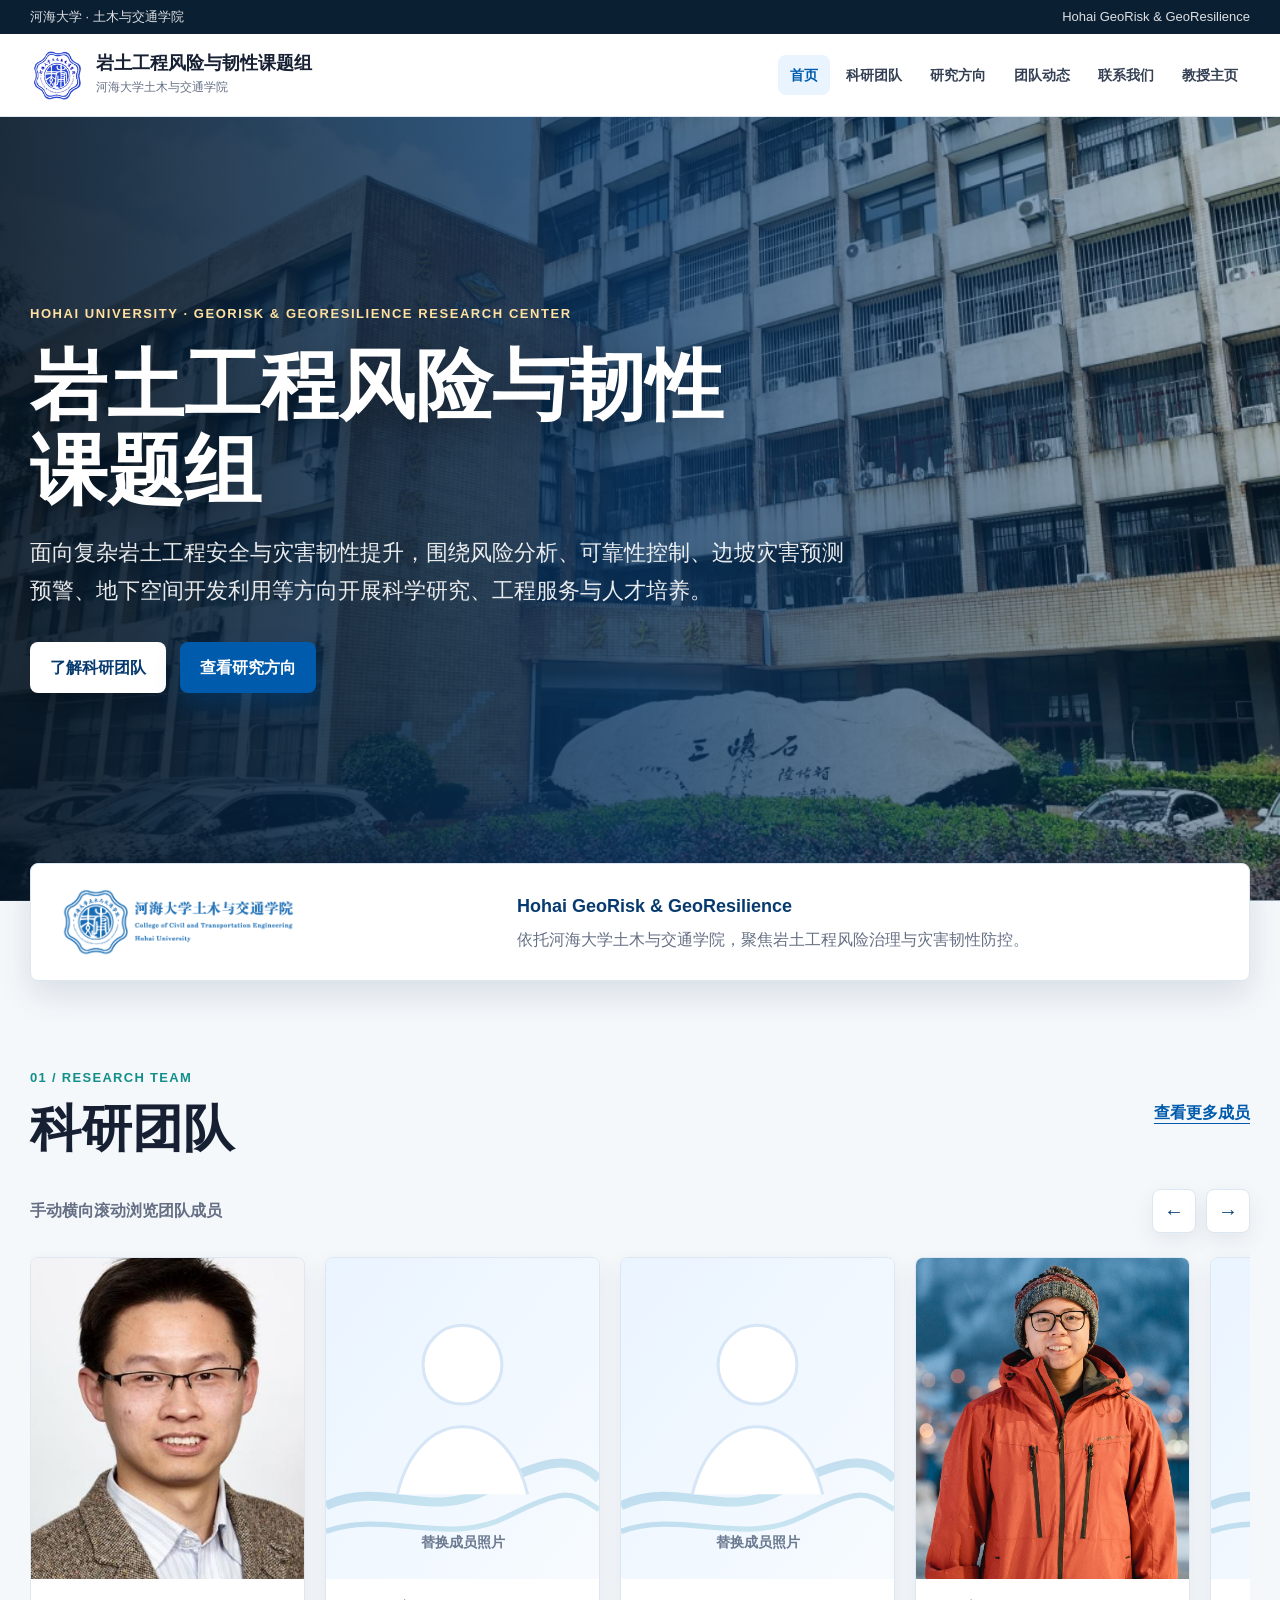
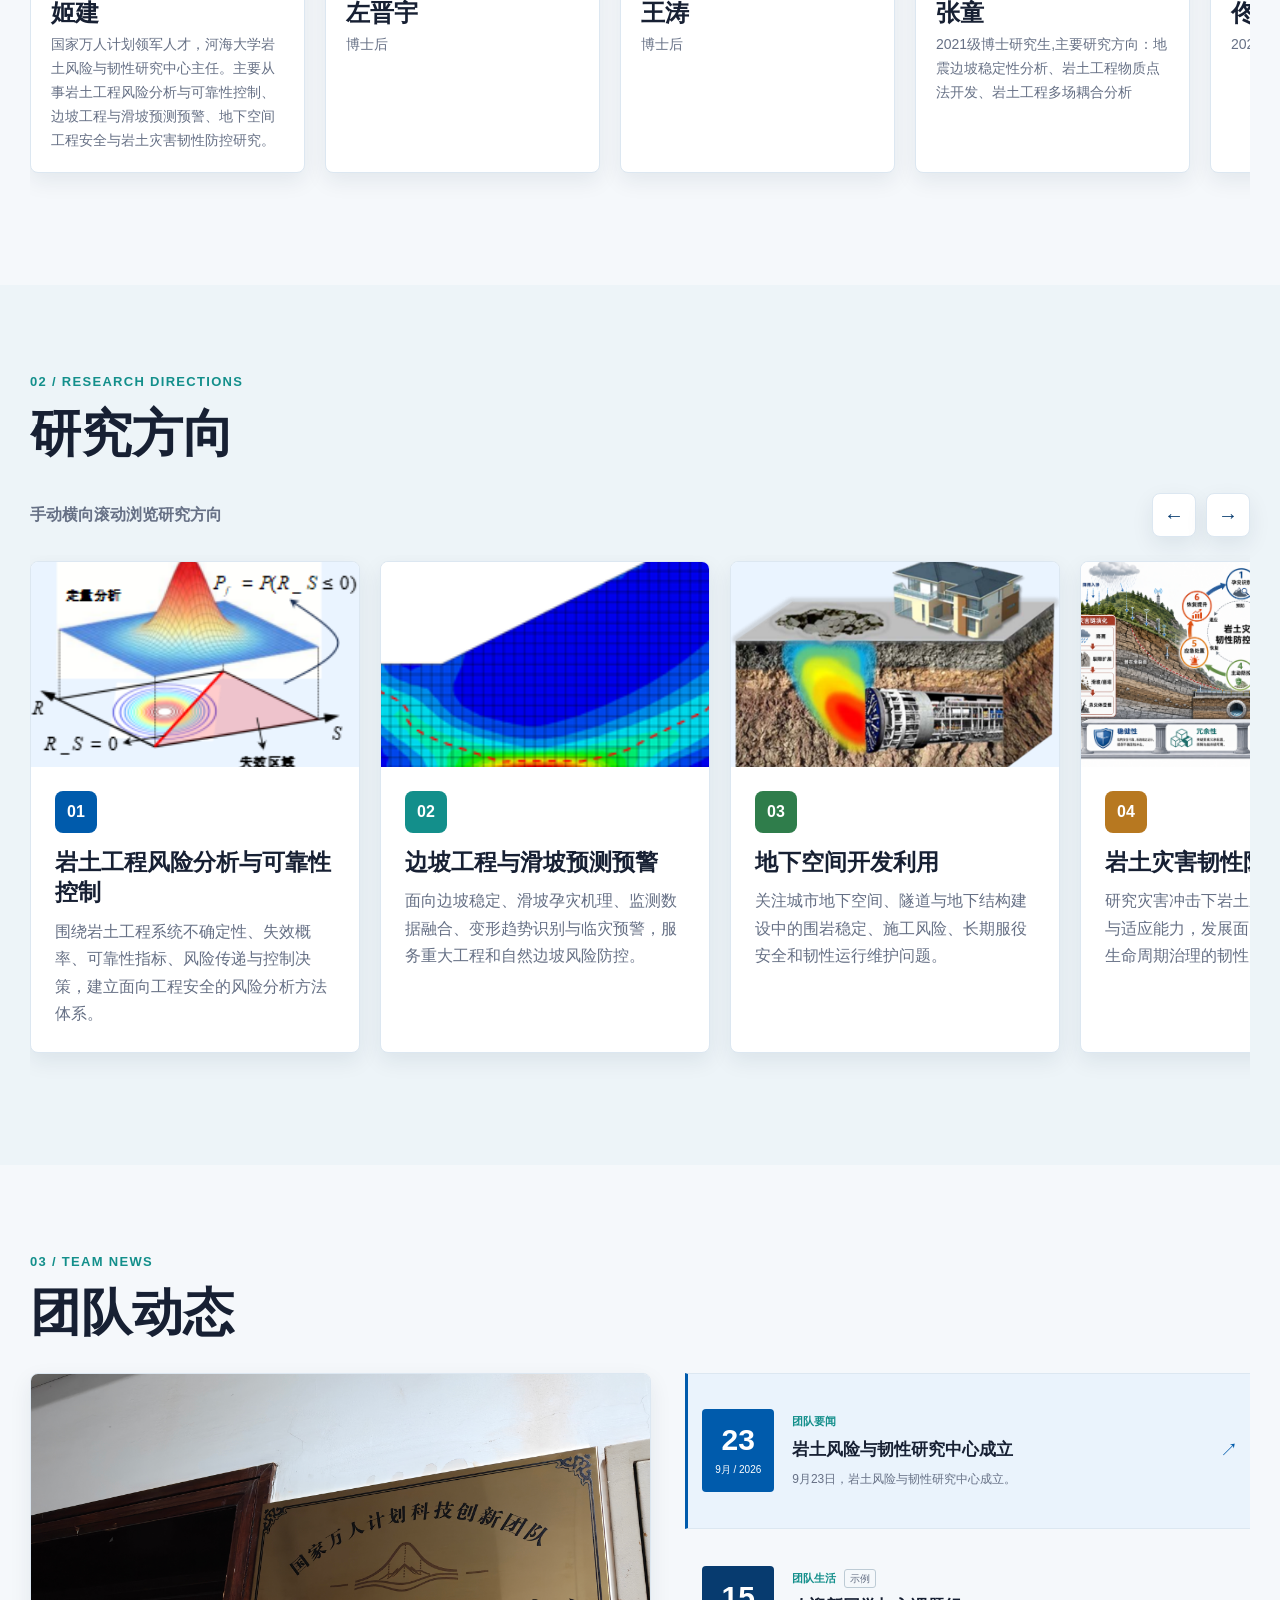
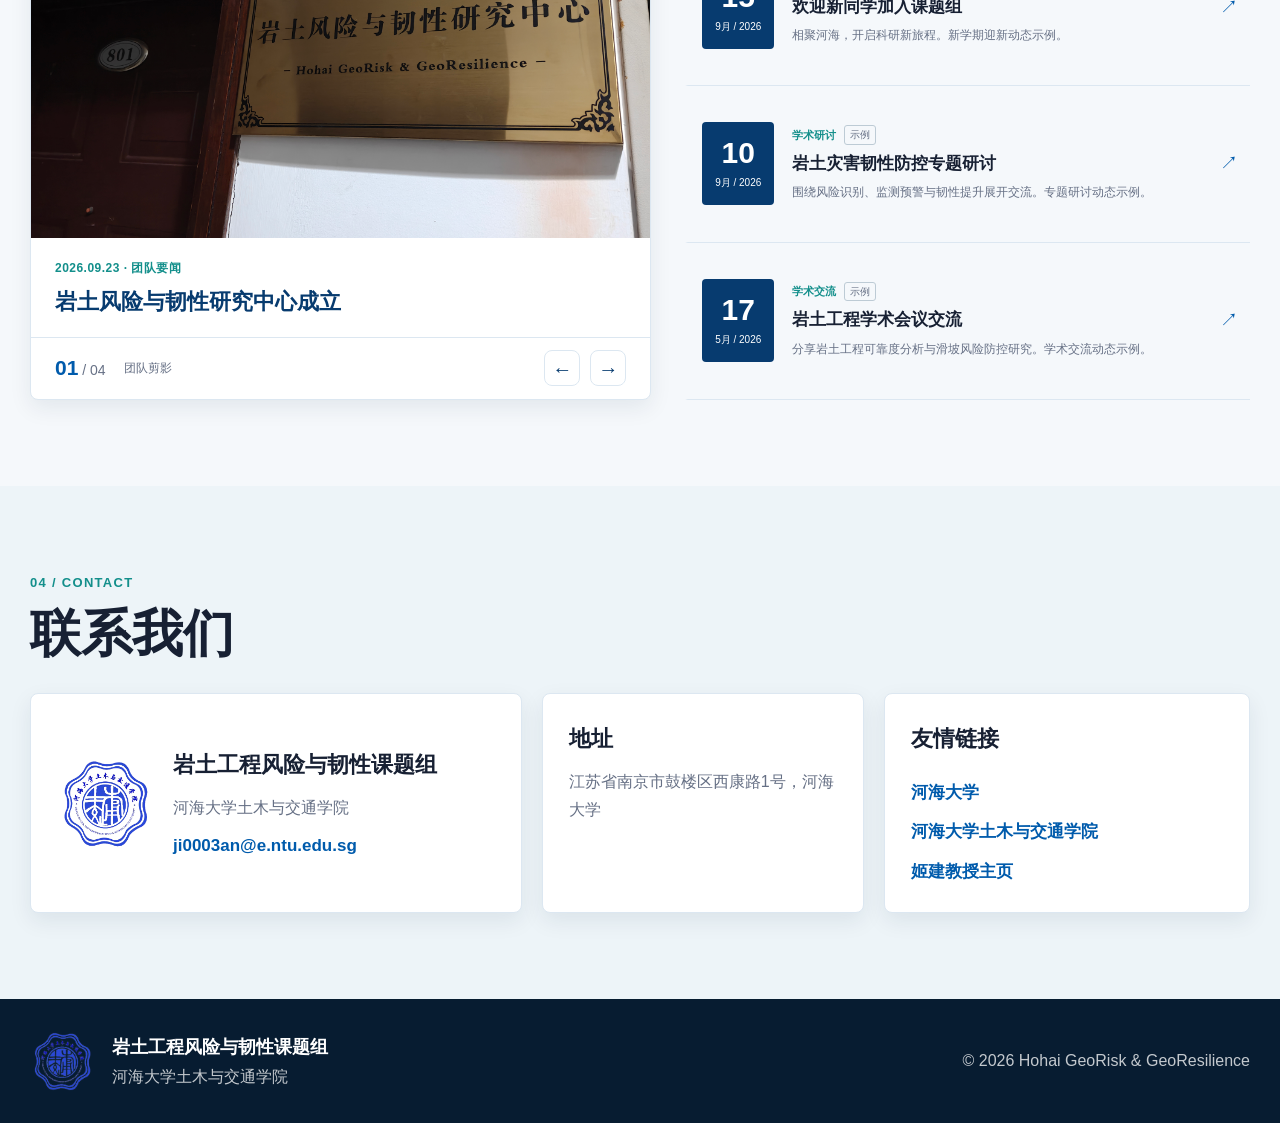
==== commit f6bc6338: "Add files via upload" ====
--- a/index.html
+++ b/index.html
@@ -94,27 +94,27 @@
 
         <div class="horizontal-track members-track reveal" id="memberTrack" tabindex="0" aria-label="课题组老师、博士后和在读研究生名单">
           <a class="member-card member-card-link" href="ji-jian.html" aria-label="查看姬建教授个人主页"><figure><img loading="lazy" src="assets/img/people/Jianji.png" alt="姬建教授照片" /></figure><div class="member-info"><h3>姬建</h3><p>国家万人计划领军人才，河海大学岩土风险与韧性研究中心主任。主要从事岩土工程风险分析与可靠性控制、边坡工程与滑坡预测预警、地下空间工程安全与岩土灾害韧性防控研究。</p></div></a>
-          <article class="member-card"><figure><img loading="lazy" src="assets/img/people/person-placeholder.svg" alt="王涛头像占位图" /></figure><div class="member-info"><h3>王涛</h3></div></article>
-          <article class="member-card"><figure><img loading="lazy" src="assets/img/people/person-placeholder.svg" alt="左晋宇头像占位图" /></figure><div class="member-info"><h3>左晋宇</h3></div></article>
-          <article class="member-card"><figure><img loading="lazy" src="assets/img/people/person-placeholder.svg" alt="佟斌头像占位图" /></figure><div class="member-info"><h3>佟斌</h3></div></article>
-          <article class="member-card"><figure><img loading="lazy" src="assets/img/people/person-placeholder.svg" alt="张童头像占位图" /></figure><div class="member-info"><h3>张童</h3></div></article>
-          <article class="member-card"><figure><img loading="lazy" src="assets/img/people/zhangyu.jpg" alt="张昱照片" /></figure><div class="member-info"><h3>张昱</h3><p>岩土数值大变形模拟、岩土高效可靠度计算方法研究</p></div></article>
-          <article class="member-card"><figure><img loading="lazy" src="assets/img/people/MapelChow.png" alt="周逸枫照片" /></figure><div class="member-info"><h3>周逸枫</h3><p>岩石边坡可靠度分析、节理边坡精细化建模</p></div></article>
-          <article class="member-card"><figure><img loading="lazy" src="assets/img/people/lisikan.jpg" alt="李思侃照片" /></figure><div class="member-info"><h3>李思侃</h3><p>地震边坡</p></div></article>
-          <article class="member-card"><figure><img loading="lazy" src="assets/img/people/Wangchangxing.jpg" alt="汪长兴照片" /></figure><div class="member-info"><h3>汪长兴</h3><p>基于岩土可靠度理论的公路边坡多级韧性量化与风险分析</p></div></article>
-          <article class="member-card"><figure><img loading="lazy" src="assets/img/people/xieshanyao-enhanced.png" alt="谢善尧照片" /></figure><div class="member-info"><h3>谢善尧</h3><p>区域滑坡</p></div></article>
-          <article class="member-card"><figure><img loading="lazy" src="assets/img/people/person-placeholder.svg" alt="刘雅洁头像占位图" /></figure><div class="member-info"><h3>刘雅洁</h3></div></article>
-          <article class="member-card"><figure><img loading="lazy" src="assets/img/people/Honglitao.jpg" alt="洪立涛照片" /></figure><div class="member-info"><h3>洪立涛</h3><p>区域滑坡易发性</p></div></article>
-          <article class="member-card"><figure><img loading="lazy" src="assets/img/people/person-placeholder.svg" alt="陈哲头像占位图" /></figure><div class="member-info"><h3>陈哲</h3></div></article>
-          <article class="member-card"><figure><img loading="lazy" src="assets/img/people/zhangjunhao.jpg" alt="章均昊照片" /></figure><div class="member-info"><h3>章均昊</h3><p>岩土大变形模拟、高效可靠度计算、围岩应力以及岩石爆破</p></div></article>
-          <article class="member-card"><figure><img loading="lazy" src="assets/img/people/person-placeholder.svg" alt="项梓轩头像占位图" /></figure><div class="member-info"><h3>项梓轩</h3></div></article>
-          <article class="member-card"><figure><img loading="lazy" src="assets/img/people/pengyijie.jpg" alt="彭毅杰照片" /></figure><div class="member-info"><h3>彭毅杰</h3><p>机器学习</p></div></article>
-          <article class="member-card"><figure><img loading="lazy" src="assets/img/people/Xulu.jpg" alt="徐璐照片" /></figure><div class="member-info"><h3>徐璐</h3></div></article>
-          <article class="member-card"><figure><img loading="lazy" src="assets/img/people/youyaoxin.jpg" alt="游耀星照片" /></figure><div class="member-info"><h3>游耀星</h3><p>多源信息融合的采空区三维地质建模与灾害预警</p></div></article>
-          <article class="member-card"><figure><img loading="lazy" src="assets/img/people/wuminjia.jpg" alt="邬明佳头像占位图" /></figure><div class="member-info"><h3>邬明佳</h3></div></article>
-          <article class="member-card"><figure><img loading="lazy" src="assets/img/people/yaoyi-enhanced.png" alt="姚奕照片" /></figure><div class="member-info"><h3>姚奕</h3></div></article>
-          <article class="member-card"><figure><img loading="lazy" src="assets/img/people/wangenzhi.jpg" alt="王恩至头像占位图" /></figure><div class="member-info"><h3>王恩至</h3></div></article>
-          <article class="member-card"><figure><img loading="lazy" src="assets/img/people/person-placeholder.svg" alt="杨嘉祎头像占位图" /></figure><div class="member-info"><h3>杨嘉祎</h3></div></article>
+          <article class="member-card"><figure><img loading="lazy" src="assets/img/people/person-placeholder.svg" alt="左晋宇头像占位图" /></figure><div class="member-info"><h3>左晋宇</h3><p>博士后</p></div></article>
+          <article class="member-card"><figure><img loading="lazy" src="assets/img/people/person-placeholder.svg" alt="王涛头像占位图" /></figure><div class="member-info"><h3>王涛</h3><p>博士后</p></div></article>
+          <article class="member-card"><figure><img loading="lazy" src="assets/img/people/zhangtong.jpg" alt="张童头像占位图" /></figure><div class="member-info"><h3>张童</h3><p>2021级博士研究生,主要研究方向：地震边坡稳定性分析、岩土工程物质点法开发、岩土工程多场耦合分析</p></div></article>
+          <article class="member-card"><figure><img loading="lazy" src="assets/img/people/person-placeholder.svg" alt="佟斌头像占位图" /></figure><div class="member-info"><h3>佟斌</h3><p>2022级博士研究生</p></div></article>
+          <article class="member-card"><figure><img loading="lazy" src="assets/img/people/lisikan.jpg" alt="李思侃照片" /></figure><div class="member-info"><h3>李思侃</h3><p>2022级博士研究生,主要研究方向：地震边坡</p></div></article>
+          <article class="member-card"><figure><img loading="lazy" src="assets/img/people/Wangchangxing.jpg" alt="汪长兴照片" /></figure><div class="member-info"><h3>汪长兴</h3><p>2023级博士研究生,主要研究方向：基于岩土可靠度理论的公路边坡多级韧性量化与风险分析</p></div></article>
+          <article class="member-card"><figure><img loading="lazy" src="assets/img/people/zhangyu.jpg" alt="张昱照片" /></figure><div class="member-info"><h3>张昱</h3><p>2025级博士研究生,主要研究方向：岩土数值大变形模拟、岩土高效可靠度计算方法研究</p></div></article>
+          <article class="member-card"><figure><img loading="lazy" src="assets/img/people/MapelChow.png" alt="周逸枫照片" /></figure><div class="member-info"><h3>周逸枫</h3><p>2025级博士研究生,主要研究方向：岩石边坡可靠度分析、节理边坡精细化建模</p></div></article>
+          <article class="member-card"><figure><img loading="lazy" src="assets/img/people/xieshanyao-enhanced.png" alt="谢善尧照片" /></figure><div class="member-info"><h3>谢善尧</h3><p>2026级博士研究生,主要研究方向：区域滑坡</p></div></article>
+          <article class="member-card"><figure><img loading="lazy" src="assets/img/people/wuminjia.jpg" alt="邬明佳头像占位图" /></figure><div class="member-info"><h3>邬明佳</h3><p>2026级博士研究生</p></div></article>
+          <article class="member-card"><figure><img loading="lazy" src="assets/img/people/pengyijie.jpg" alt="彭毅杰照片" /></figure><div class="member-info"><h3>彭毅杰</h3><p>2026级博士研究生,主要研究方向：机器学习</p></div></article>
+          <article class="member-card"><figure><img loading="lazy" src="assets/img/people/youyaoxin.jpg" alt="游耀星照片" /></figure><div class="member-info"><h3>游耀星</h3><p>科研助理，主要研究方向：多源信息融合的采空区三维地质建模与灾害预警</p></div></article>
+          <article class="member-card"><figure><img loading="lazy" src="assets/img/people/liuyajie.jpg" alt="刘雅洁头像占位图" /></figure><div class="member-info"><h3>刘雅洁</h3><p>2024级硕士研究生,主要研究方向：机器学习</p></div></article>
+          <article class="member-card"><figure><img loading="lazy" src="assets/img/people/Honglitao.jpg" alt="洪立涛照片" /></figure><div class="member-info"><h3>洪立涛</h3><p>2024级硕士研究生,主要研究方向：区域滑坡易发性</p></div></article>
+          <article class="member-card"><figure><img loading="lazy" src="assets/img/people/person-placeholder.svg" alt="陈哲头像占位图" /></figure><div class="member-info"><h3>陈哲</h3><p>2025级硕士研究生</p></div></article>
+          <article class="member-card"><figure><img loading="lazy" src="assets/img/people/zhangjunhao.jpg" alt="章均昊照片" /></figure><div class="member-info"><h3>章均昊</h3><p>2025级硕士研究生,主要研究方向：岩土大变形模拟、高效可靠度计算、围岩应力以及岩石爆破</p></div></article>
+          <article class="member-card"><figure><img loading="lazy" src="assets/img/people/person-placeholder.svg" alt="项梓轩头像占位图" /></figure><div class="member-info"><h3>项梓轩</h3><p>2025级硕士研究生</p></div></article>
+          <article class="member-card"><figure><img loading="lazy" src="assets/img/people/xulu.jpg" alt="徐璐照片" /></figure><div class="member-info"><h3>徐璐</h3><p>2026级硕士研究生</p></div></article>
+          <article class="member-card"><figure><img loading="lazy" src="assets/img/people/yaoyi-enhanced.png" alt="姚奕照片" /></figure><div class="member-info"><h3>姚奕</h3><p>2026级硕士研究生</p></div></article>
+          <article class="member-card"><figure><img loading="lazy" src="assets/img/people/wangenzhi.jpg" alt="王恩至头像占位图" /></figure><div class="member-info"><h3>王恩至</h3><p>2026级硕士研究生</p></div></article>
+          <article class="member-card"><figure><img loading="lazy" src="assets/img/people/yangjiayi.jpg" alt="杨嘉祎头像占位图" /></figure><div class="member-info"><h3>杨嘉祎</h3><p>2026级硕士研究生</p></div></article>
         </div>
       </div>
     </section>
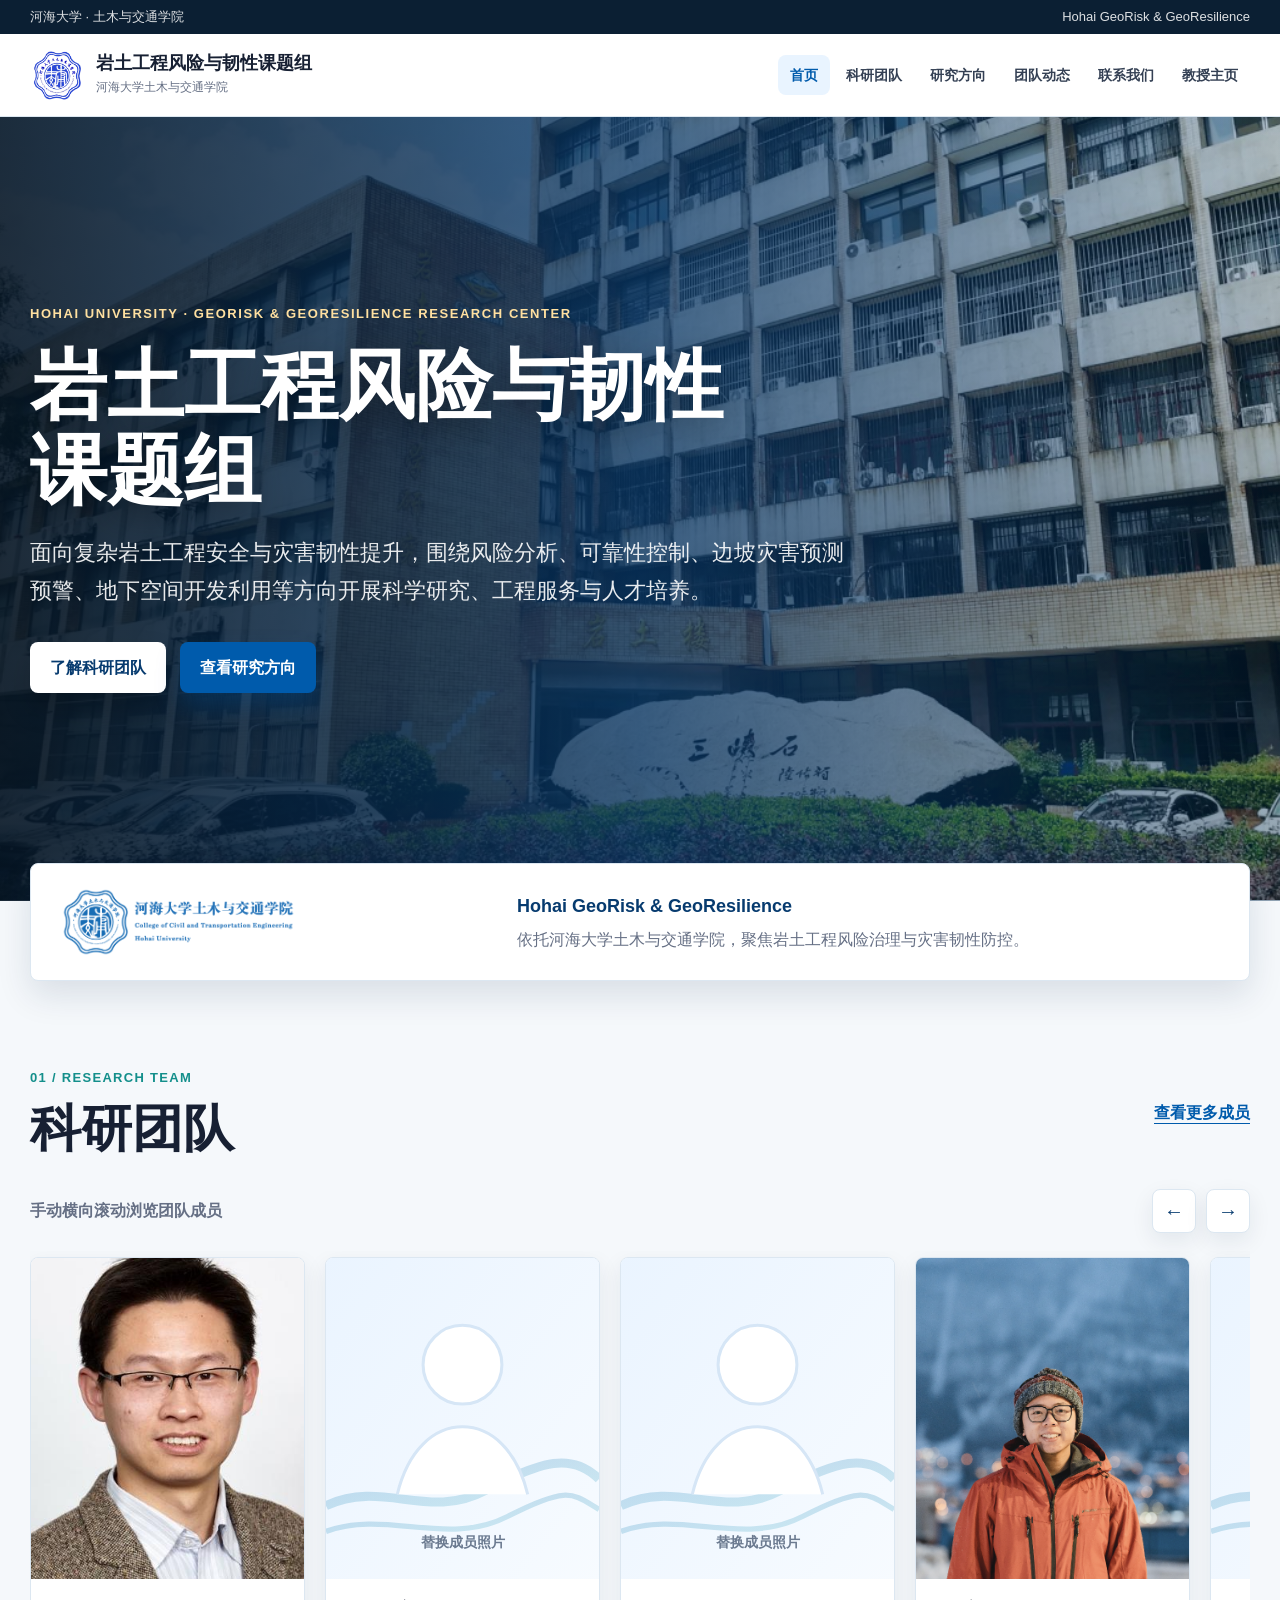
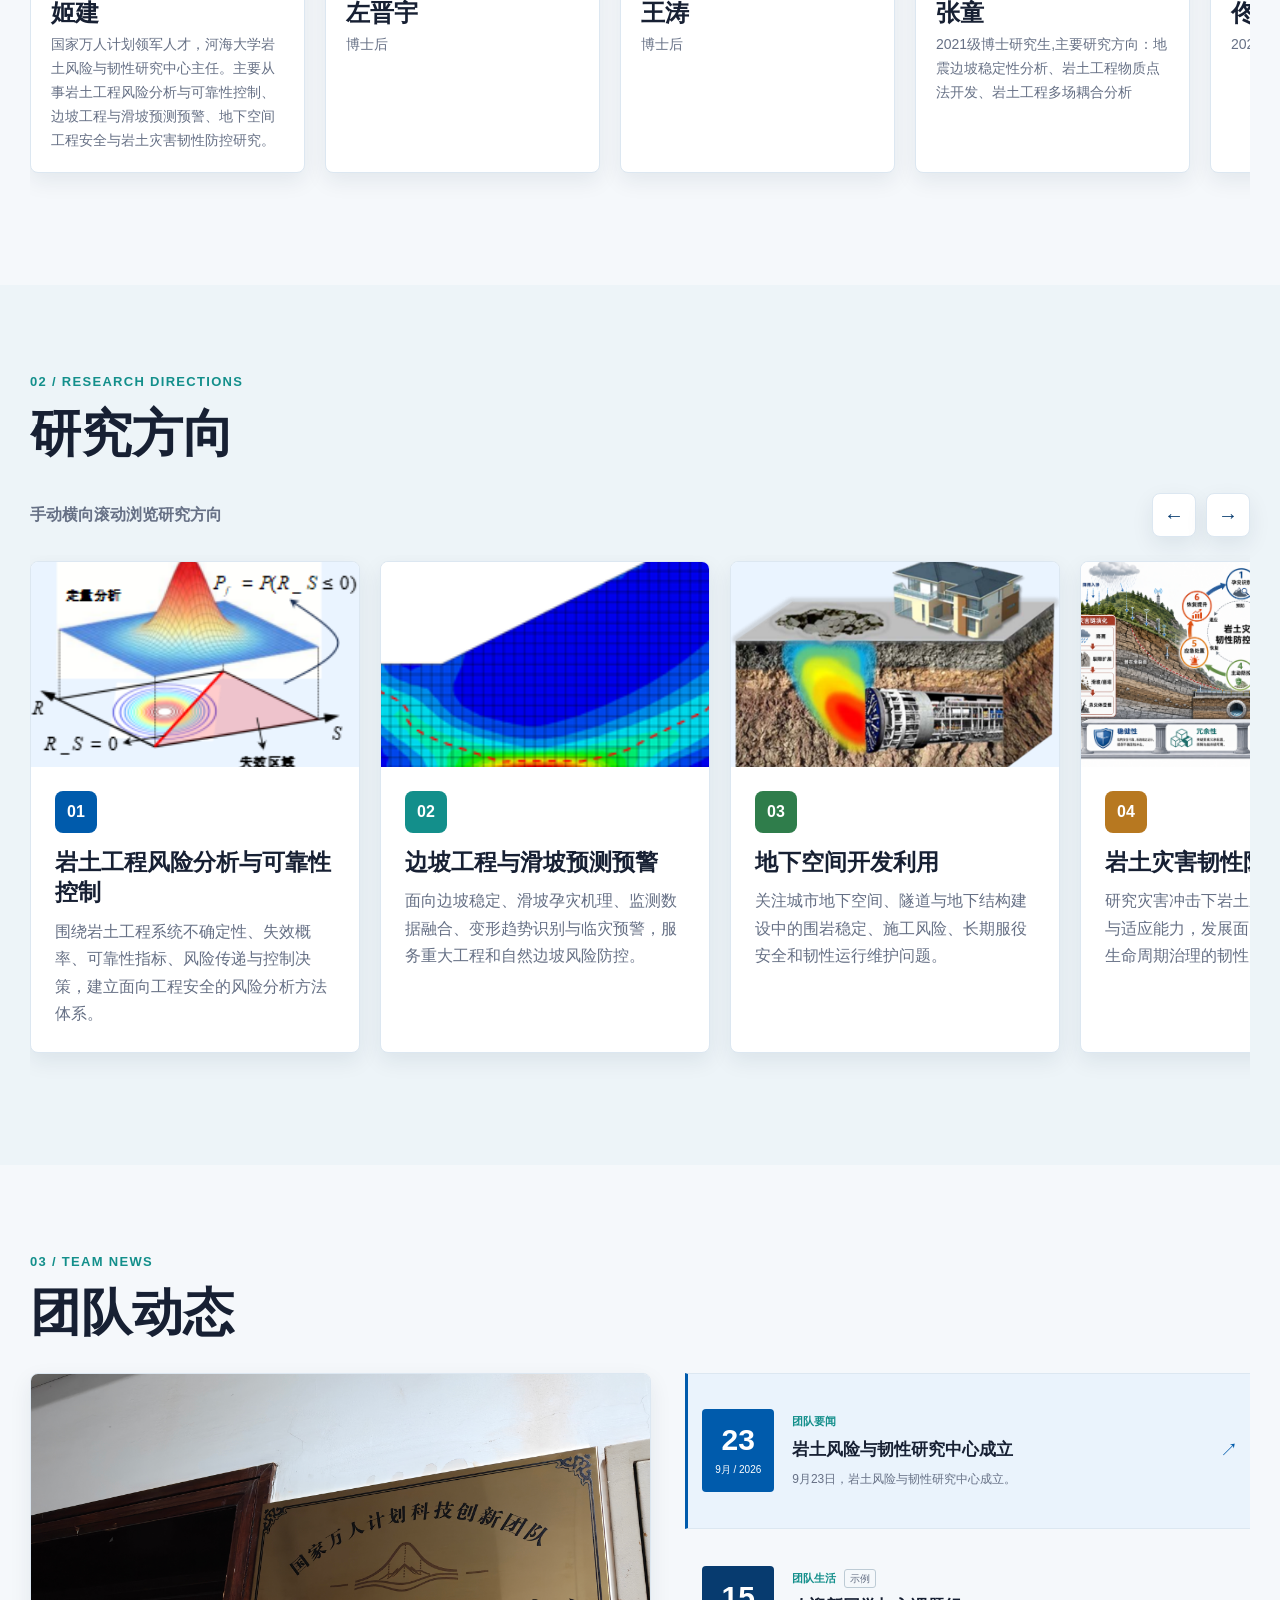
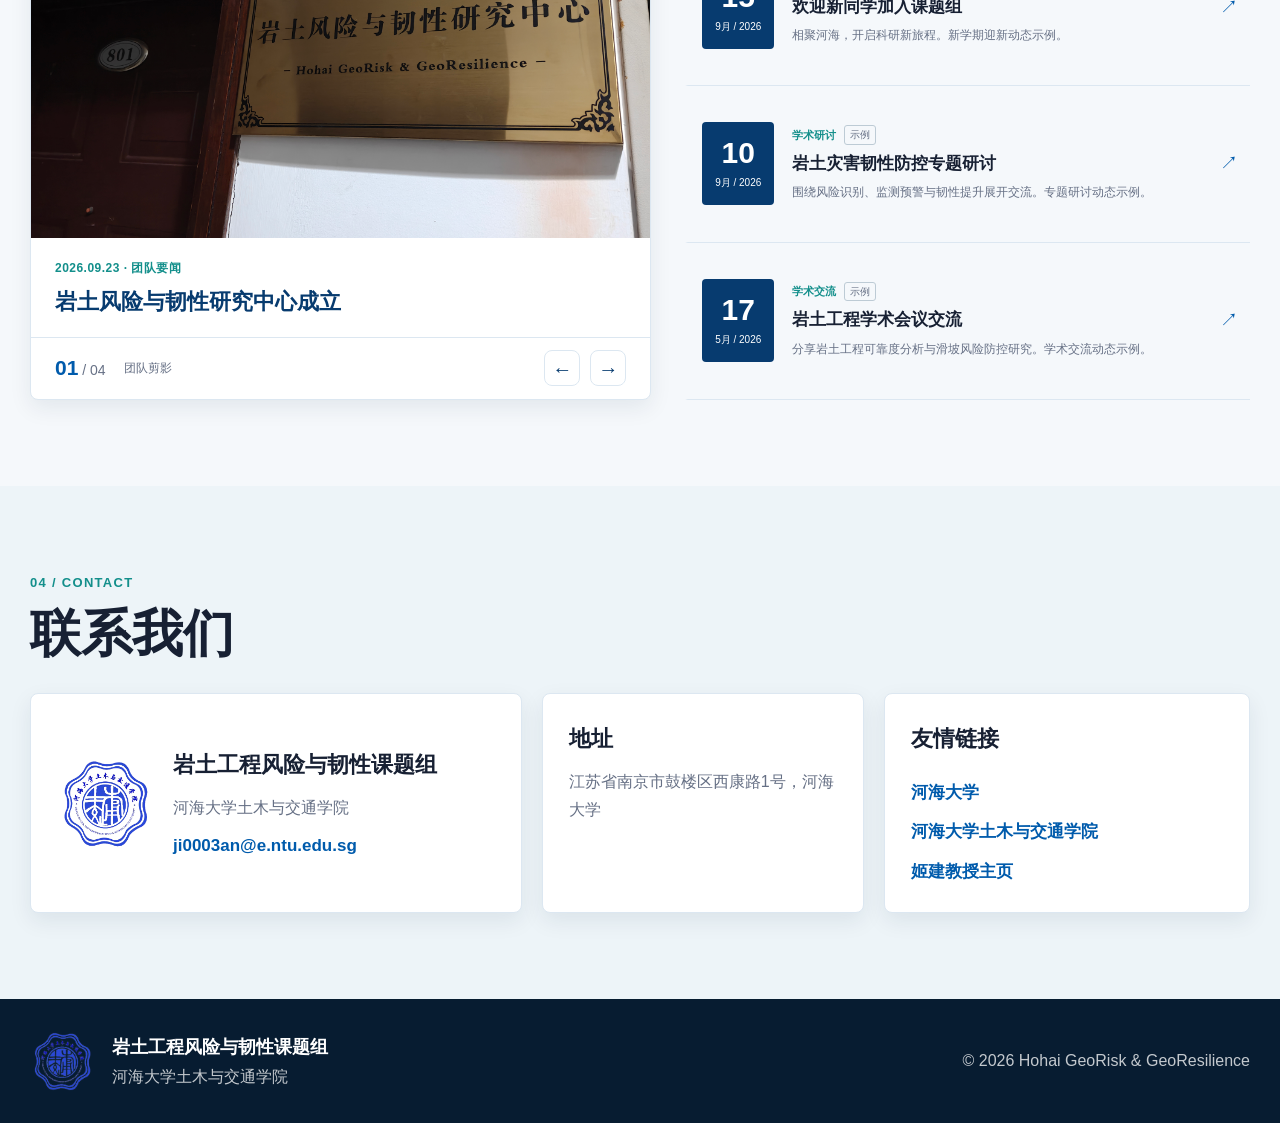
==== commit d0eb16a5: "Add files via upload" ====
--- a/index.html
+++ b/index.html
@@ -96,10 +96,10 @@
           <a class="member-card member-card-link" href="ji-jian.html" aria-label="查看姬建教授个人主页"><figure><img loading="lazy" src="assets/img/people/Jianji.png" alt="姬建教授照片" /></figure><div class="member-info"><h3>姬建</h3><p>国家万人计划领军人才，河海大学岩土风险与韧性研究中心主任。主要从事岩土工程风险分析与可靠性控制、边坡工程与滑坡预测预警、地下空间工程安全与岩土灾害韧性防控研究。</p></div></a>
           <article class="member-card"><figure><img loading="lazy" src="assets/img/people/person-placeholder.svg" alt="左晋宇头像占位图" /></figure><div class="member-info"><h3>左晋宇</h3><p>博士后</p></div></article>
           <article class="member-card"><figure><img loading="lazy" src="assets/img/people/person-placeholder.svg" alt="王涛头像占位图" /></figure><div class="member-info"><h3>王涛</h3><p>博士后</p></div></article>
-          <article class="member-card"><figure><img loading="lazy" src="assets/img/people/zhangtong.jpg" alt="张童头像占位图" /></figure><div class="member-info"><h3>张童</h3><p>2021级博士研究生,主要研究方向：地震边坡稳定性分析、岩土工程物质点法开发、岩土工程多场耦合分析</p></div></article>
+          <article class="member-card"><figure><img loading="lazy" src="assets/img/people/zhangtong.png" alt="张童头像占位图" /></figure><div class="member-info"><h3>张童</h3><p>2021级博士研究生,主要研究方向：地震边坡稳定性分析、岩土工程物质点法开发、岩土工程多场耦合分析</p></div></article>
           <article class="member-card"><figure><img loading="lazy" src="assets/img/people/person-placeholder.svg" alt="佟斌头像占位图" /></figure><div class="member-info"><h3>佟斌</h3><p>2022级博士研究生</p></div></article>
-          <article class="member-card"><figure><img loading="lazy" src="assets/img/people/lisikan.jpg" alt="李思侃照片" /></figure><div class="member-info"><h3>李思侃</h3><p>2022级博士研究生,主要研究方向：地震边坡</p></div></article>
-          <article class="member-card"><figure><img loading="lazy" src="assets/img/people/Wangchangxing.jpg" alt="汪长兴照片" /></figure><div class="member-info"><h3>汪长兴</h3><p>2023级博士研究生,主要研究方向：基于岩土可靠度理论的公路边坡多级韧性量化与风险分析</p></div></article>
+          <article class="member-card"><figure><img loading="lazy" src="assets/img/people/lisikan.jpg" alt="李思侃照片" /></figure><div class="member-info"><h3>李思侃</h3><p>2023级博士研究生,主要研究方向：地震边坡</p></div></article>
+          <article class="member-card"><figure><img loading="lazy" src="assets/img/people/Wangchangxing.jpg" alt="汪长兴照片" /></figure><div class="member-info"><h3>汪长兴</h3><p>2024级博士研究生,主要研究方向：基于岩土可靠度理论的公路边坡多级韧性量化与风险分析</p></div></article>
           <article class="member-card"><figure><img loading="lazy" src="assets/img/people/zhangyu.jpg" alt="张昱照片" /></figure><div class="member-info"><h3>张昱</h3><p>2025级博士研究生,主要研究方向：岩土数值大变形模拟、岩土高效可靠度计算方法研究</p></div></article>
           <article class="member-card"><figure><img loading="lazy" src="assets/img/people/MapelChow.png" alt="周逸枫照片" /></figure><div class="member-info"><h3>周逸枫</h3><p>2025级博士研究生,主要研究方向：岩石边坡可靠度分析、节理边坡精细化建模</p></div></article>
           <article class="member-card"><figure><img loading="lazy" src="assets/img/people/xieshanyao-enhanced.png" alt="谢善尧照片" /></figure><div class="member-info"><h3>谢善尧</h3><p>2026级博士研究生,主要研究方向：区域滑坡</p></div></article>
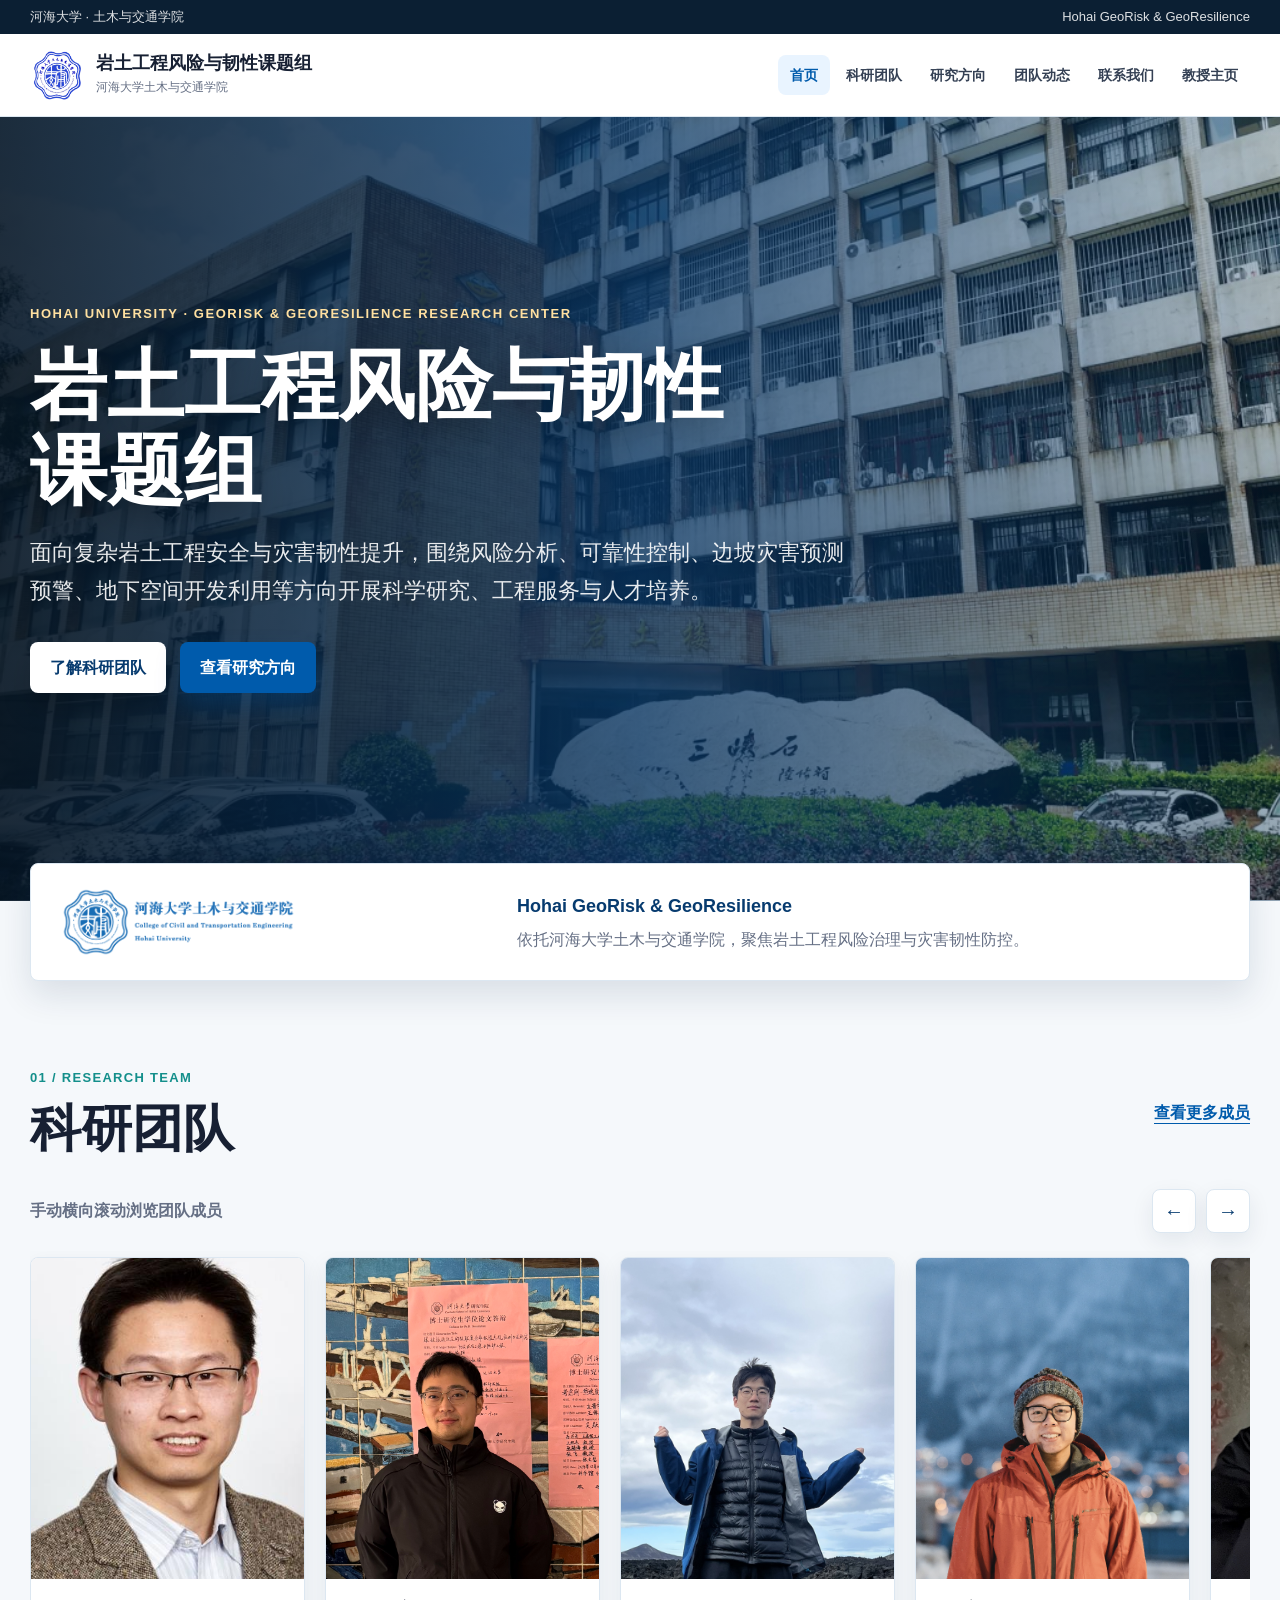
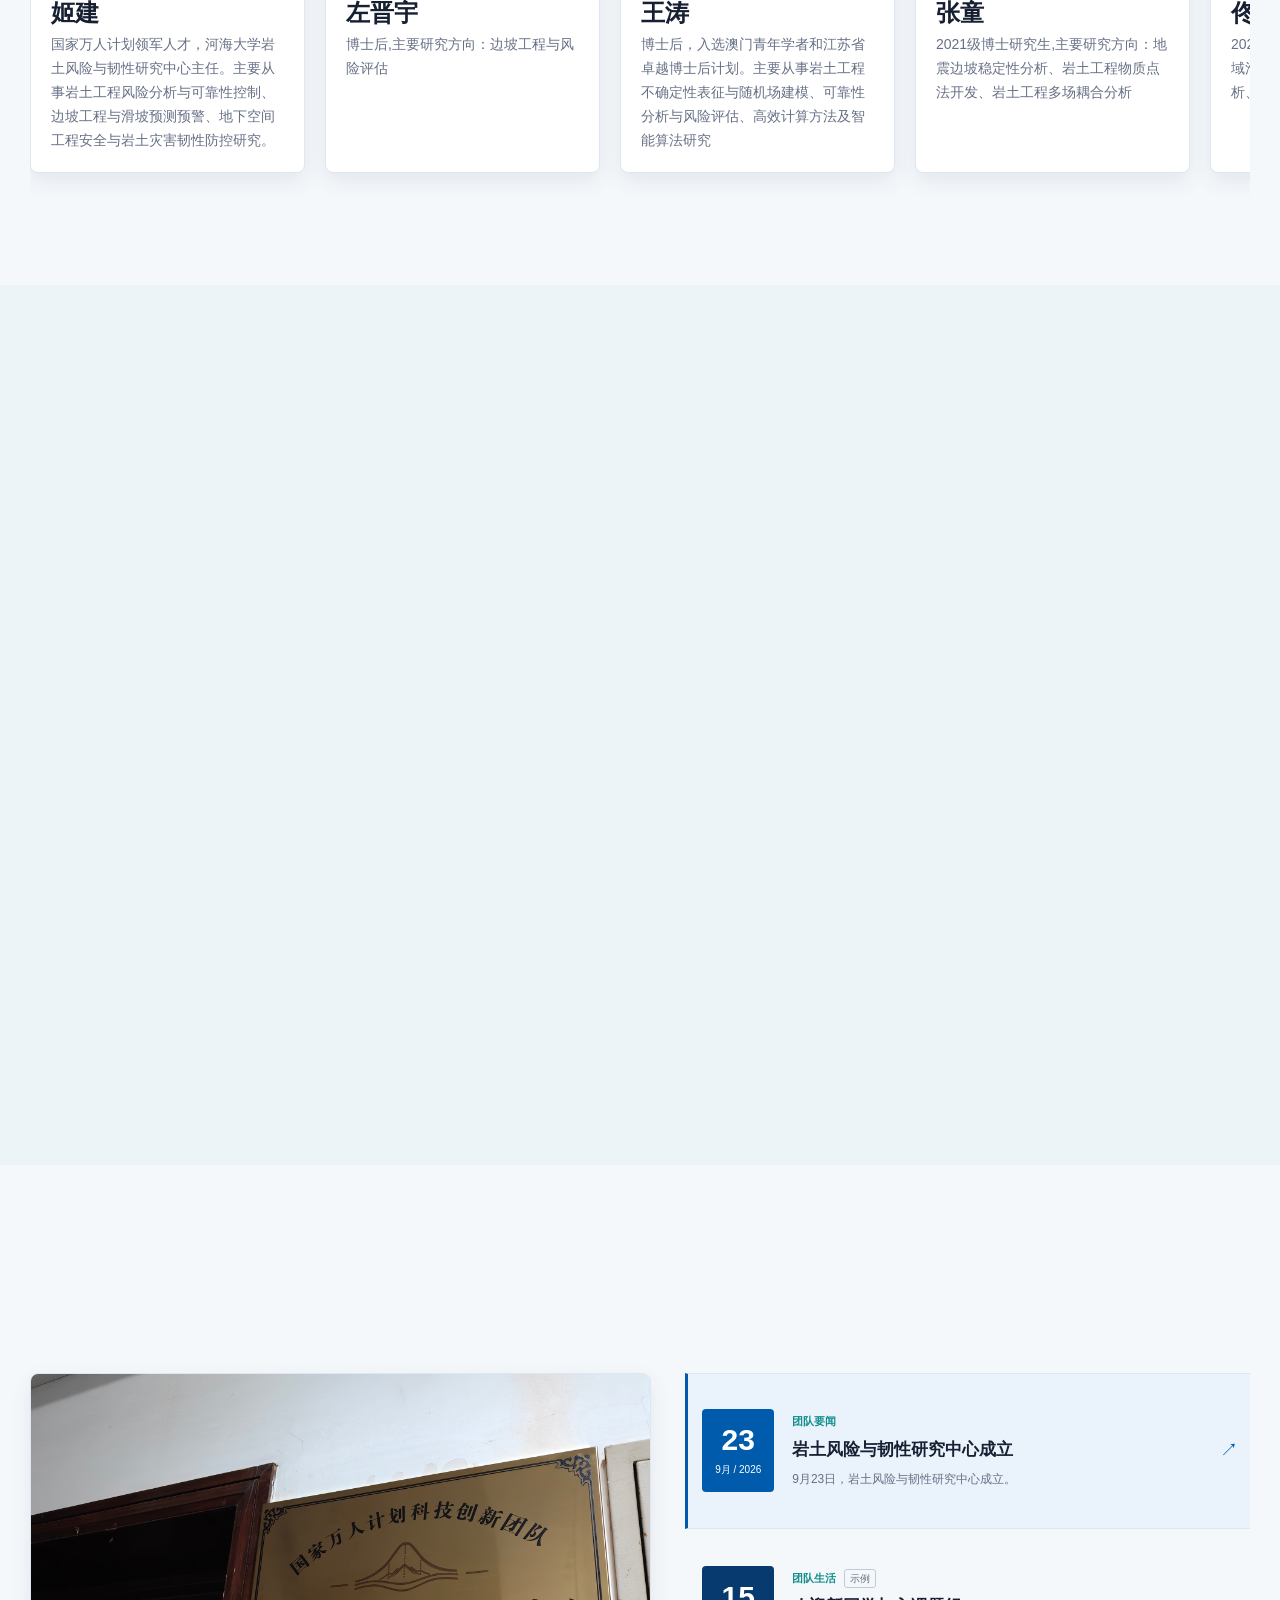
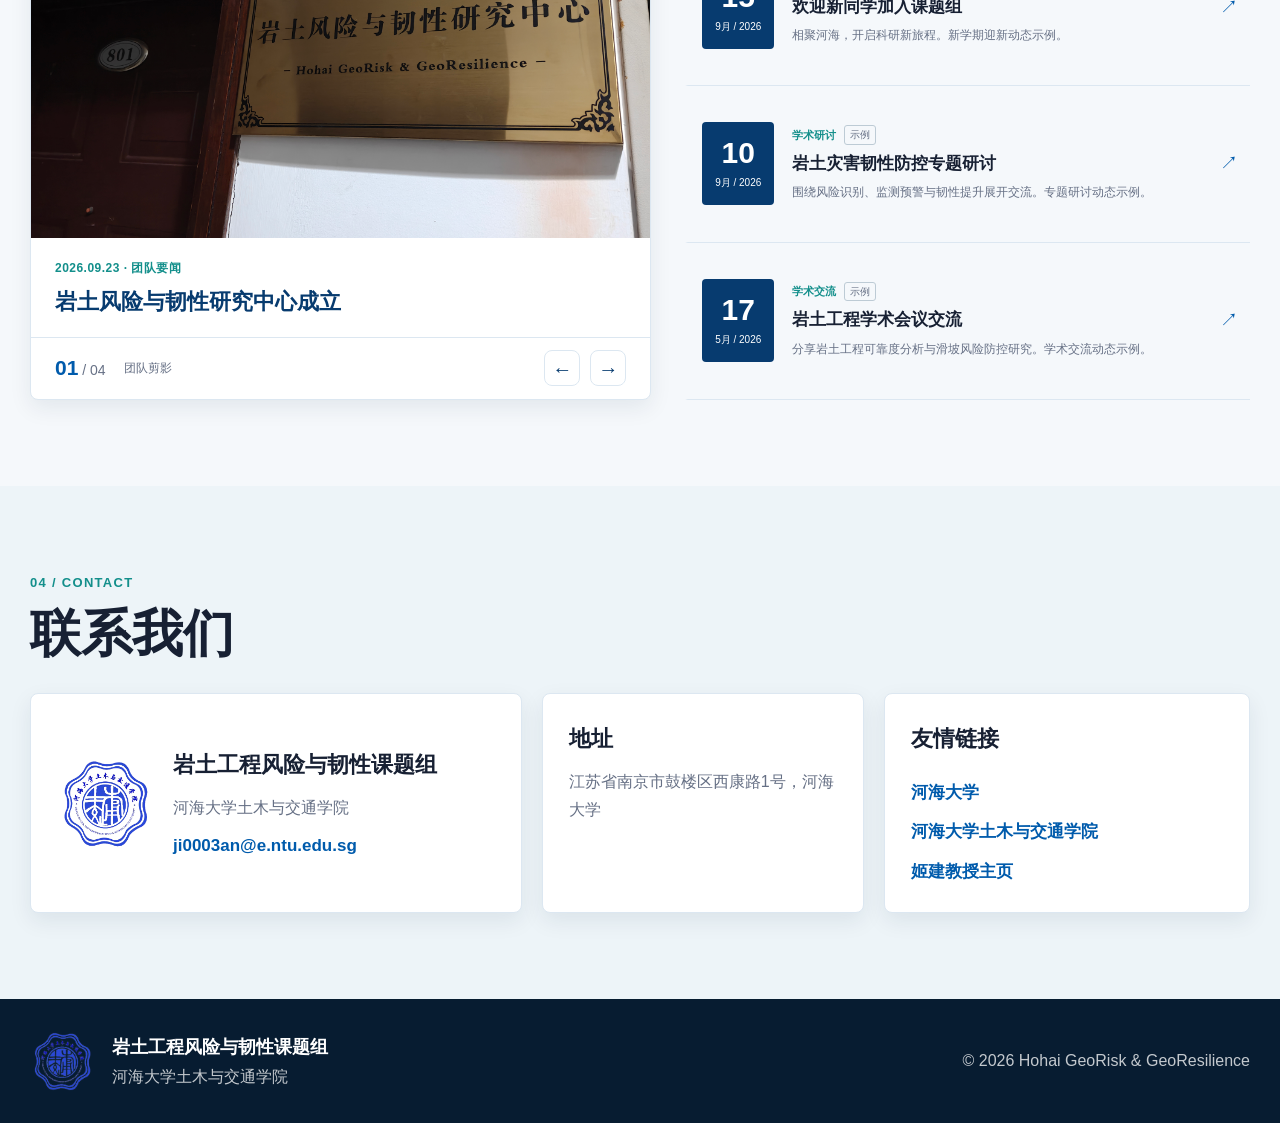
==== commit 1dd9fd60: "Add files via upload" ====
--- a/index.html
+++ b/index.html
@@ -94,10 +94,10 @@
 
         <div class="horizontal-track members-track reveal" id="memberTrack" tabindex="0" aria-label="课题组老师、博士后和在读研究生名单">
           <a class="member-card member-card-link" href="ji-jian.html" aria-label="查看姬建教授个人主页"><figure><img loading="lazy" src="assets/img/people/Jianji.png" alt="姬建教授照片" /></figure><div class="member-info"><h3>姬建</h3><p>国家万人计划领军人才，河海大学岩土风险与韧性研究中心主任。主要从事岩土工程风险分析与可靠性控制、边坡工程与滑坡预测预警、地下空间工程安全与岩土灾害韧性防控研究。</p></div></a>
-          <article class="member-card"><figure><img loading="lazy" src="assets/img/people/person-placeholder.svg" alt="左晋宇头像占位图" /></figure><div class="member-info"><h3>左晋宇</h3><p>博士后</p></div></article>
-          <article class="member-card"><figure><img loading="lazy" src="assets/img/people/person-placeholder.svg" alt="王涛头像占位图" /></figure><div class="member-info"><h3>王涛</h3><p>博士后</p></div></article>
+          <article class="member-card"><figure><img loading="lazy" src="assets/img/people/zuojinyu.jpg" alt="左晋宇头像占位图" /></figure><div class="member-info"><h3>左晋宇</h3><p>博士后,主要研究方向：边坡工程与风险评估</p></div></article>
+          <article class="member-card"><figure><img loading="lazy" src="assets/img/people/wangtao.jpg" alt="王涛头像占位图" /></figure><div class="member-info"><h3>王涛</h3><p>博士后，入选澳门青年学者和江苏省卓越博士后计划。主要从事岩土工程不确定性表征与随机场建模、可靠性分析与风险评估、高效计算方法及智能算法研究</p></div></article>
           <article class="member-card"><figure><img loading="lazy" src="assets/img/people/zhangtong.png" alt="张童头像占位图" /></figure><div class="member-info"><h3>张童</h3><p>2021级博士研究生,主要研究方向：地震边坡稳定性分析、岩土工程物质点法开发、岩土工程多场耦合分析</p></div></article>
-          <article class="member-card"><figure><img loading="lazy" src="assets/img/people/person-placeholder.svg" alt="佟斌头像占位图" /></figure><div class="member-info"><h3>佟斌</h3><p>2022级博士研究生</p></div></article>
+          <article class="member-card"><figure><img loading="lazy" src="assets/img/people/tongbin.jpg" alt="佟斌头像占位图" /></figure><div class="member-info"><h3>佟斌</h3><p>2022级博士研究生,主要研究方向：区域滑坡易发性区划、边坡稳定性分析、岩土可靠度方法、GIS软件开发</p></div></article>
           <article class="member-card"><figure><img loading="lazy" src="assets/img/people/lisikan.jpg" alt="李思侃照片" /></figure><div class="member-info"><h3>李思侃</h3><p>2023级博士研究生,主要研究方向：地震边坡</p></div></article>
           <article class="member-card"><figure><img loading="lazy" src="assets/img/people/Wangchangxing.jpg" alt="汪长兴照片" /></figure><div class="member-info"><h3>汪长兴</h3><p>2024级博士研究生,主要研究方向：基于岩土可靠度理论的公路边坡多级韧性量化与风险分析</p></div></article>
           <article class="member-card"><figure><img loading="lazy" src="assets/img/people/zhangyu.jpg" alt="张昱照片" /></figure><div class="member-info"><h3>张昱</h3><p>2025级博士研究生,主要研究方向：岩土数值大变形模拟、岩土高效可靠度计算方法研究</p></div></article>
@@ -108,9 +108,9 @@
           <article class="member-card"><figure><img loading="lazy" src="assets/img/people/youyaoxin.jpg" alt="游耀星照片" /></figure><div class="member-info"><h3>游耀星</h3><p>科研助理，主要研究方向：多源信息融合的采空区三维地质建模与灾害预警</p></div></article>
           <article class="member-card"><figure><img loading="lazy" src="assets/img/people/liuyajie.jpg" alt="刘雅洁头像占位图" /></figure><div class="member-info"><h3>刘雅洁</h3><p>2024级硕士研究生,主要研究方向：机器学习</p></div></article>
           <article class="member-card"><figure><img loading="lazy" src="assets/img/people/Honglitao.jpg" alt="洪立涛照片" /></figure><div class="member-info"><h3>洪立涛</h3><p>2024级硕士研究生,主要研究方向：区域滑坡易发性</p></div></article>
-          <article class="member-card"><figure><img loading="lazy" src="assets/img/people/person-placeholder.svg" alt="陈哲头像占位图" /></figure><div class="member-info"><h3>陈哲</h3><p>2025级硕士研究生</p></div></article>
+          <article class="member-card"><figure><img loading="lazy" src="assets/img/people/chenzhe.jpg" alt="陈哲头像占位图" /></figure><div class="member-info"><h3>陈哲</h3><p>2025级硕士研究生,主要研究方向：地震作用下土体应变软化及屈服加速度演化</p></div></article>
           <article class="member-card"><figure><img loading="lazy" src="assets/img/people/zhangjunhao.jpg" alt="章均昊照片" /></figure><div class="member-info"><h3>章均昊</h3><p>2025级硕士研究生,主要研究方向：岩土大变形模拟、高效可靠度计算、围岩应力以及岩石爆破</p></div></article>
-          <article class="member-card"><figure><img loading="lazy" src="assets/img/people/person-placeholder.svg" alt="项梓轩头像占位图" /></figure><div class="member-info"><h3>项梓轩</h3><p>2025级硕士研究生</p></div></article>
+          <article class="member-card"><figure><img loading="lazy" src="assets/img/people/xiangzixuan.png" alt="项梓轩头像占位图" /></figure><div class="member-info"><h3>项梓轩</h3><p>2025级硕士研究生,主要研究方向：边坡失效预测与风险防控</p></div></article>
           <article class="member-card"><figure><img loading="lazy" src="assets/img/people/xulu.jpg" alt="徐璐照片" /></figure><div class="member-info"><h3>徐璐</h3><p>2026级硕士研究生</p></div></article>
           <article class="member-card"><figure><img loading="lazy" src="assets/img/people/yaoyi-enhanced.png" alt="姚奕照片" /></figure><div class="member-info"><h3>姚奕</h3><p>2026级硕士研究生</p></div></article>
           <article class="member-card"><figure><img loading="lazy" src="assets/img/people/wangenzhi.jpg" alt="王恩至头像占位图" /></figure><div class="member-info"><h3>王恩至</h3><p>2026级硕士研究生</p></div></article>
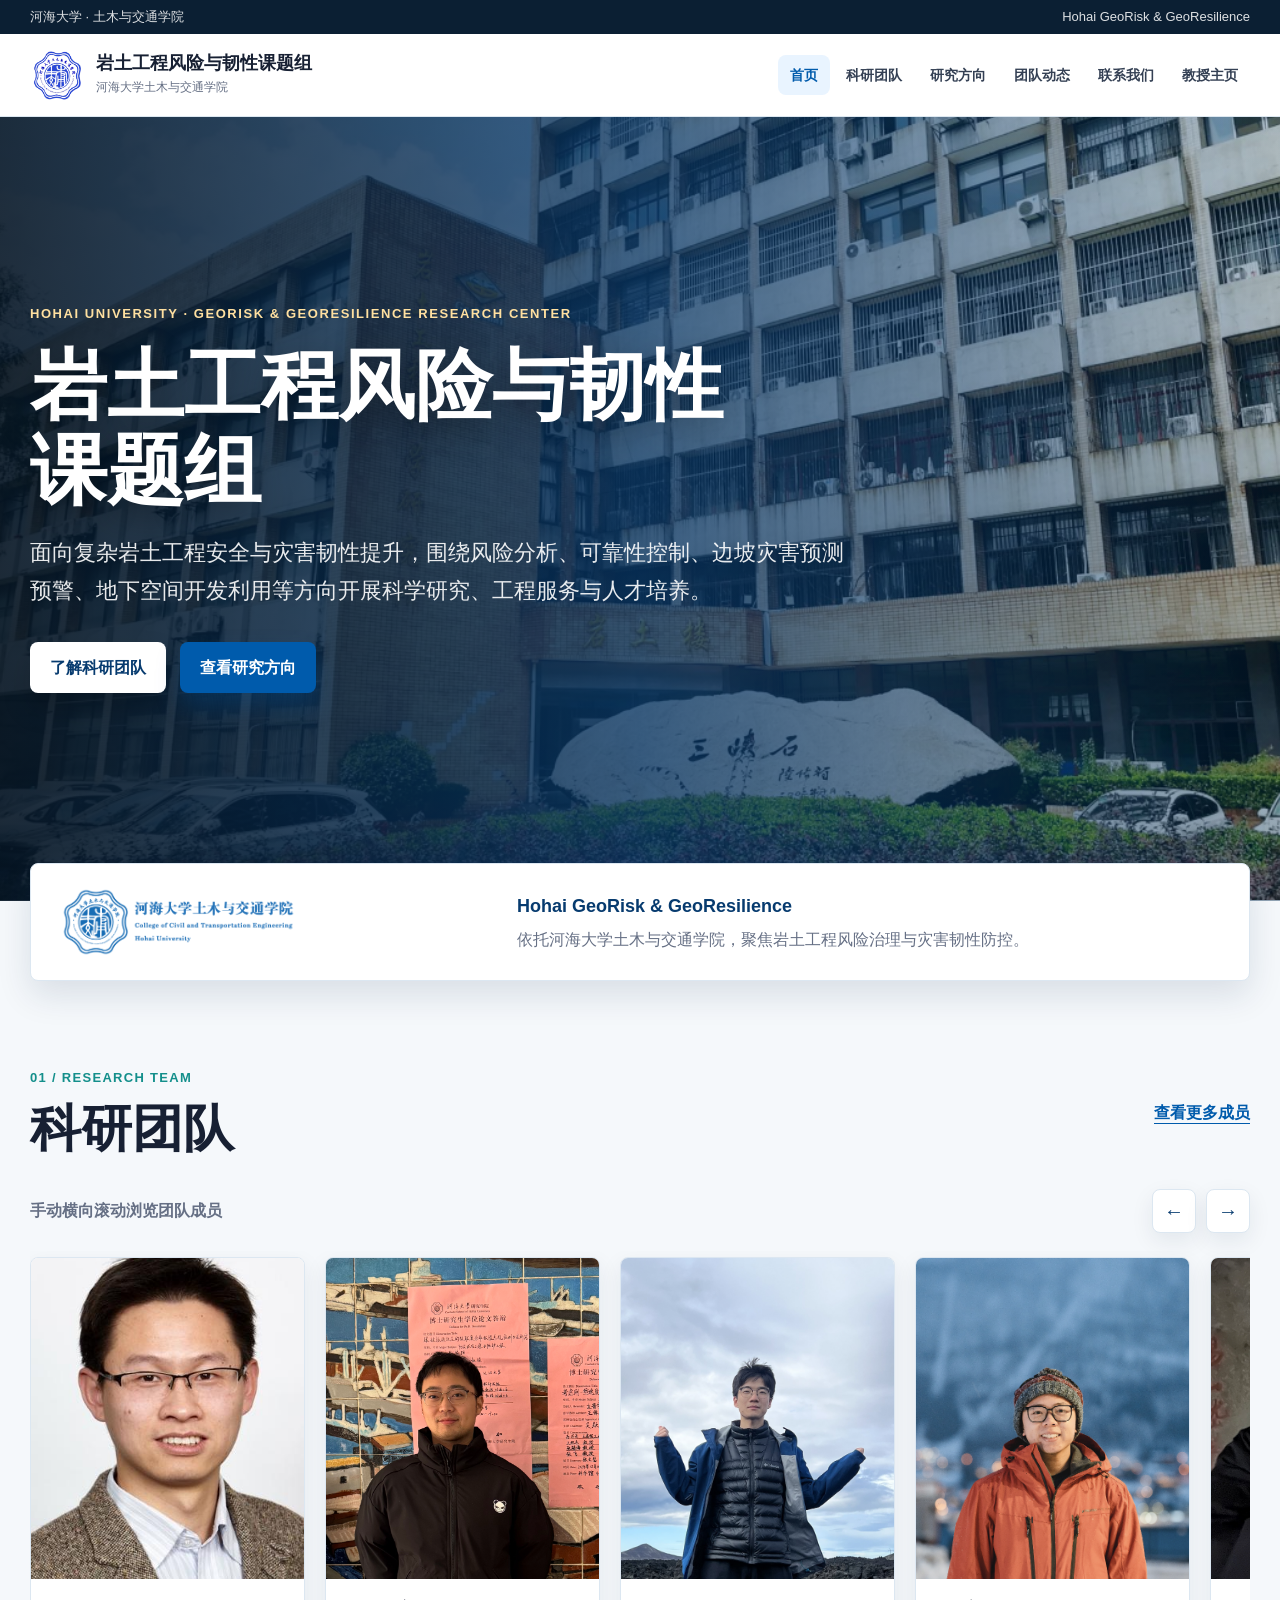
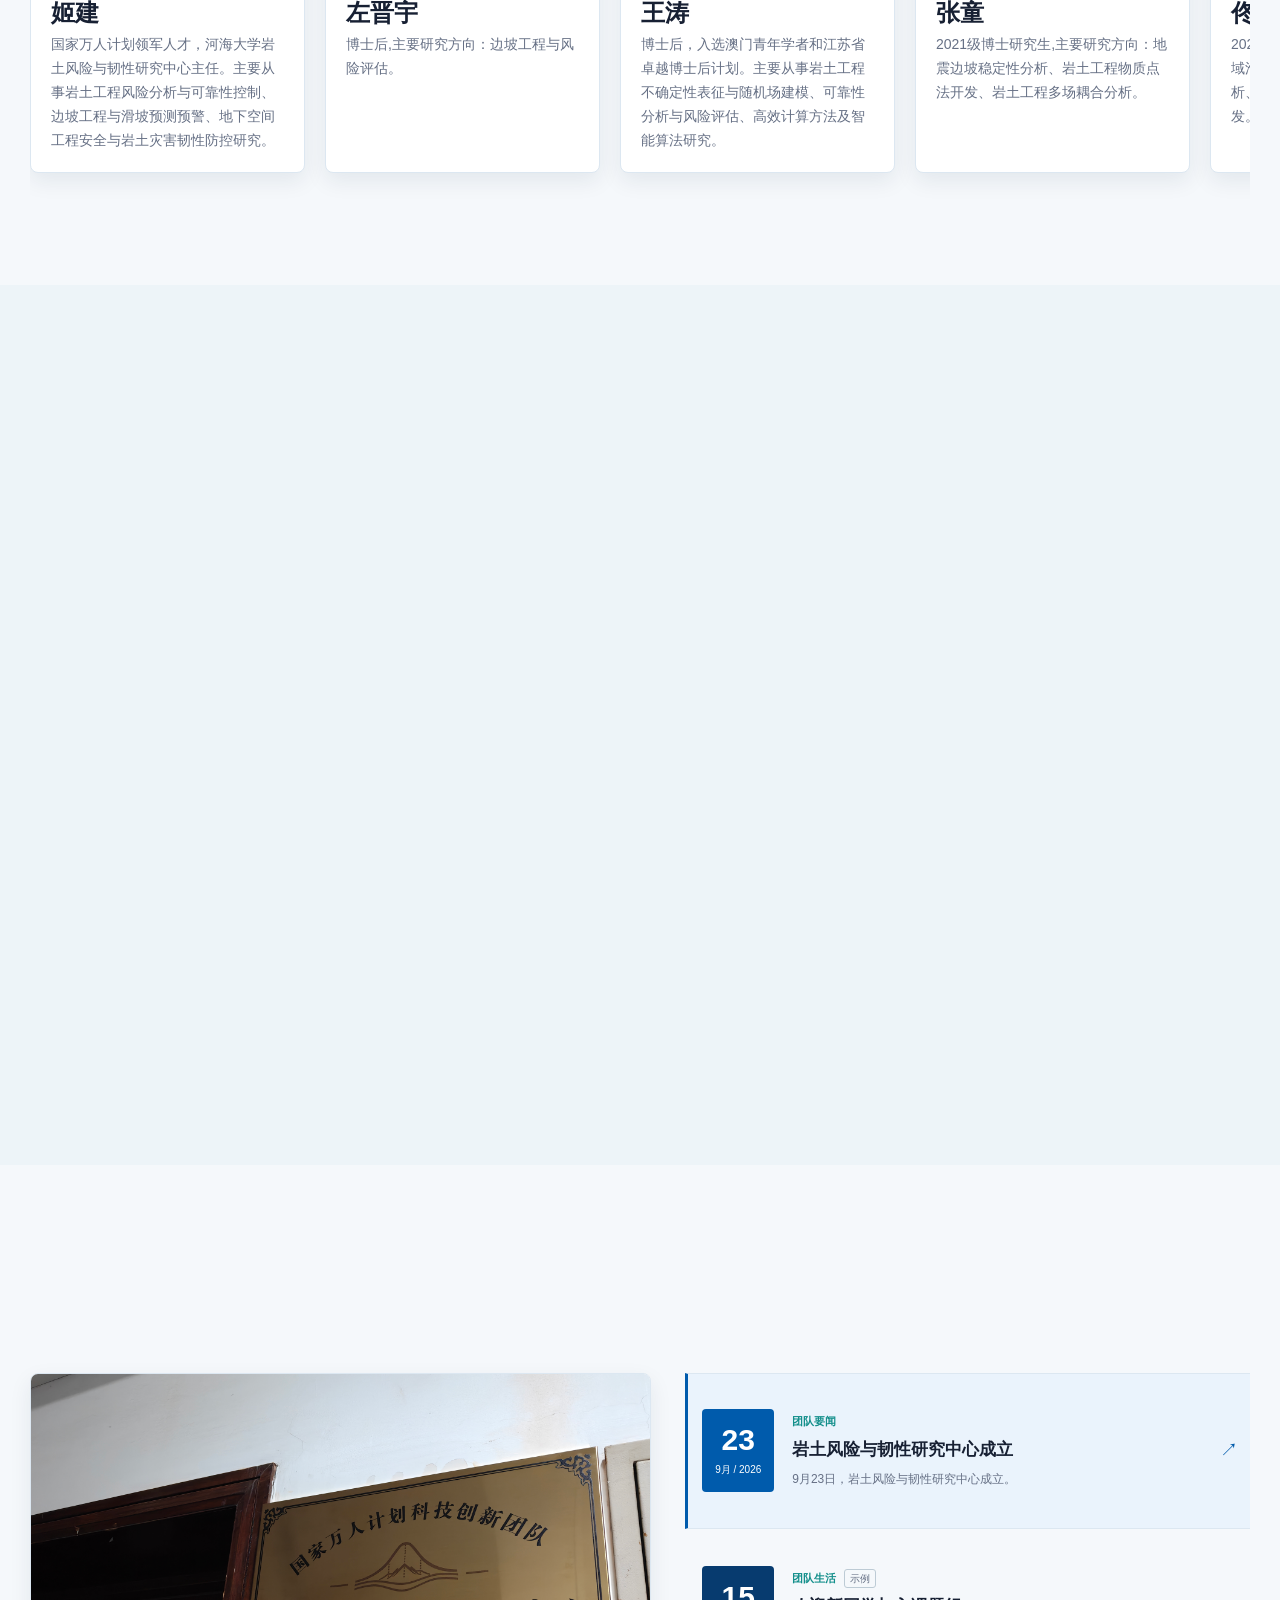
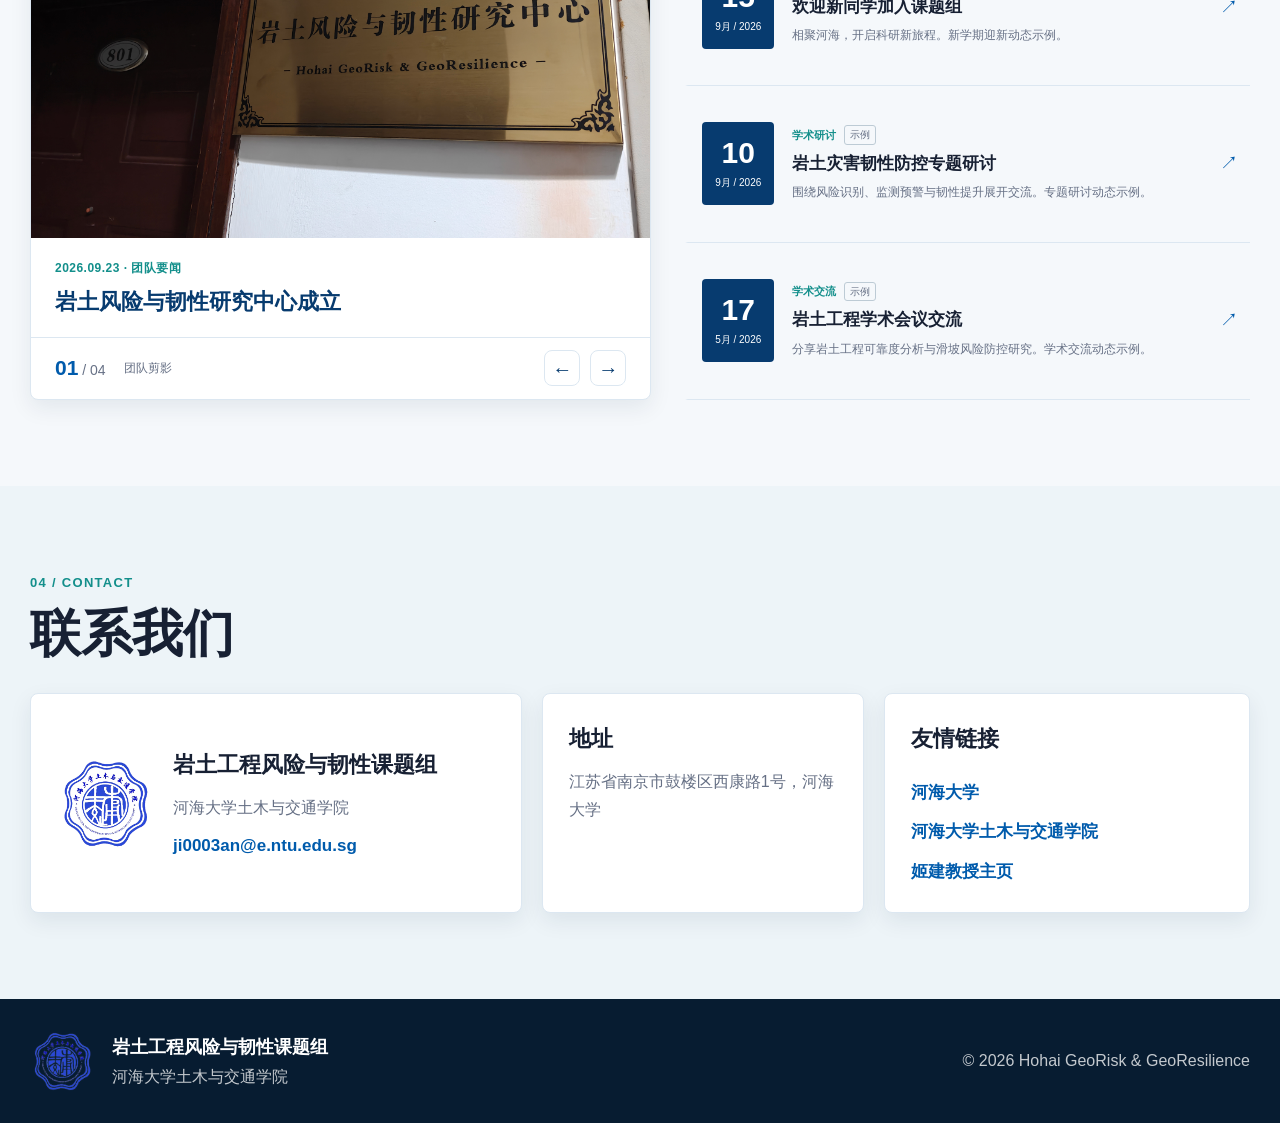
==== commit 56939ecd: "Add files via upload" ====
--- a/index.html
+++ b/index.html
@@ -94,23 +94,23 @@
 
         <div class="horizontal-track members-track reveal" id="memberTrack" tabindex="0" aria-label="课题组老师、博士后和在读研究生名单">
           <a class="member-card member-card-link" href="ji-jian.html" aria-label="查看姬建教授个人主页"><figure><img loading="lazy" src="assets/img/people/Jianji.png" alt="姬建教授照片" /></figure><div class="member-info"><h3>姬建</h3><p>国家万人计划领军人才，河海大学岩土风险与韧性研究中心主任。主要从事岩土工程风险分析与可靠性控制、边坡工程与滑坡预测预警、地下空间工程安全与岩土灾害韧性防控研究。</p></div></a>
-          <article class="member-card"><figure><img loading="lazy" src="assets/img/people/zuojinyu.jpg" alt="左晋宇头像占位图" /></figure><div class="member-info"><h3>左晋宇</h3><p>博士后,主要研究方向：边坡工程与风险评估</p></div></article>
-          <article class="member-card"><figure><img loading="lazy" src="assets/img/people/wangtao.jpg" alt="王涛头像占位图" /></figure><div class="member-info"><h3>王涛</h3><p>博士后，入选澳门青年学者和江苏省卓越博士后计划。主要从事岩土工程不确定性表征与随机场建模、可靠性分析与风险评估、高效计算方法及智能算法研究</p></div></article>
-          <article class="member-card"><figure><img loading="lazy" src="assets/img/people/zhangtong.png" alt="张童头像占位图" /></figure><div class="member-info"><h3>张童</h3><p>2021级博士研究生,主要研究方向：地震边坡稳定性分析、岩土工程物质点法开发、岩土工程多场耦合分析</p></div></article>
-          <article class="member-card"><figure><img loading="lazy" src="assets/img/people/tongbin.jpg" alt="佟斌头像占位图" /></figure><div class="member-info"><h3>佟斌</h3><p>2022级博士研究生,主要研究方向：区域滑坡易发性区划、边坡稳定性分析、岩土可靠度方法、GIS软件开发</p></div></article>
-          <article class="member-card"><figure><img loading="lazy" src="assets/img/people/lisikan.jpg" alt="李思侃照片" /></figure><div class="member-info"><h3>李思侃</h3><p>2023级博士研究生,主要研究方向：地震边坡</p></div></article>
-          <article class="member-card"><figure><img loading="lazy" src="assets/img/people/Wangchangxing.jpg" alt="汪长兴照片" /></figure><div class="member-info"><h3>汪长兴</h3><p>2024级博士研究生,主要研究方向：基于岩土可靠度理论的公路边坡多级韧性量化与风险分析</p></div></article>
-          <article class="member-card"><figure><img loading="lazy" src="assets/img/people/zhangyu.jpg" alt="张昱照片" /></figure><div class="member-info"><h3>张昱</h3><p>2025级博士研究生,主要研究方向：岩土数值大变形模拟、岩土高效可靠度计算方法研究</p></div></article>
-          <article class="member-card"><figure><img loading="lazy" src="assets/img/people/MapelChow.png" alt="周逸枫照片" /></figure><div class="member-info"><h3>周逸枫</h3><p>2025级博士研究生,主要研究方向：岩石边坡可靠度分析、节理边坡精细化建模</p></div></article>
-          <article class="member-card"><figure><img loading="lazy" src="assets/img/people/xieshanyao-enhanced.png" alt="谢善尧照片" /></figure><div class="member-info"><h3>谢善尧</h3><p>2026级博士研究生,主要研究方向：区域滑坡</p></div></article>
+          <article class="member-card"><figure><img loading="lazy" src="assets/img/people/zuojinyu.jpg" alt="左晋宇头像占位图" /></figure><div class="member-info"><h3>左晋宇</h3><p>博士后,主要研究方向：边坡工程与风险评估。</p></div></article>
+          <article class="member-card"><figure><img loading="lazy" src="assets/img/people/wangtao.jpg" alt="王涛头像占位图" /></figure><div class="member-info"><h3>王涛</h3><p>博士后，入选澳门青年学者和江苏省卓越博士后计划。主要从事岩土工程不确定性表征与随机场建模、可靠性分析与风险评估、高效计算方法及智能算法研究。</p></div></article>
+          <article class="member-card"><figure><img loading="lazy" src="assets/img/people/zhangtong.png" alt="张童头像占位图" /></figure><div class="member-info"><h3>张童</h3><p>2021级博士研究生,主要研究方向：地震边坡稳定性分析、岩土工程物质点法开发、岩土工程多场耦合分析。</p></div></article>
+          <article class="member-card"><figure><img loading="lazy" src="assets/img/people/tongbin.jpg" alt="佟斌头像占位图" /></figure><div class="member-info"><h3>佟斌</h3><p>2022级博士研究生,主要研究方向：区域滑坡易发性区划、边坡稳定性分析、岩土可靠度方法、GIS软件开发。</p></div></article>
+          <article class="member-card"><figure><img loading="lazy" src="assets/img/people/lisikan.jpg" alt="李思侃照片" /></figure><div class="member-info"><h3>李思侃</h3><p>2023级博士研究生,主要研究方向：地震边坡。</p></div></article>
+          <article class="member-card"><figure><img loading="lazy" src="assets/img/people/Wangchangxing.jpg" alt="汪长兴照片" /></figure><div class="member-info"><h3>汪长兴</h3><p>2024级博士研究生,主要研究方向：基于岩土可靠度理论的公路边坡多级韧性量化与风险分析。</p></div></article>
+          <article class="member-card"><figure><img loading="lazy" src="assets/img/people/zhangyu.jpg" alt="张昱照片" /></figure><div class="member-info"><h3>张昱</h3><p>2025级博士研究生,主要研究方向：岩土数值大变形模拟、岩土高效可靠度计算方法研究。</p></div></article>
+          <article class="member-card"><figure><img loading="lazy" src="assets/img/people/MapelChow.png" alt="周逸枫照片" /></figure><div class="member-info"><h3>周逸枫</h3><p>2025级博士研究生,主要研究方向：岩石边坡可靠度分析、节理边坡精细化建模。</p></div></article>
+          <article class="member-card"><figure><img loading="lazy" src="assets/img/people/xieshanyao-enhanced.png" alt="谢善尧照片" /></figure><div class="member-info"><h3>谢善尧</h3><p>2026级博士研究生,主要研究方向：区域滑坡。</p></div></article>
           <article class="member-card"><figure><img loading="lazy" src="assets/img/people/wuminjia.jpg" alt="邬明佳头像占位图" /></figure><div class="member-info"><h3>邬明佳</h3><p>2026级博士研究生</p></div></article>
-          <article class="member-card"><figure><img loading="lazy" src="assets/img/people/pengyijie.jpg" alt="彭毅杰照片" /></figure><div class="member-info"><h3>彭毅杰</h3><p>2026级博士研究生,主要研究方向：机器学习</p></div></article>
+          <article class="member-card"><figure><img loading="lazy" src="assets/img/people/pengyijie.jpg" alt="彭毅杰照片" /></figure><div class="member-info"><h3>彭毅杰</h3><p>2026级博士研究生,主要研究方向：机器学习。</p></div></article>
           <article class="member-card"><figure><img loading="lazy" src="assets/img/people/youyaoxin.jpg" alt="游耀星照片" /></figure><div class="member-info"><h3>游耀星</h3><p>科研助理，主要研究方向：多源信息融合的采空区三维地质建模与灾害预警</p></div></article>
-          <article class="member-card"><figure><img loading="lazy" src="assets/img/people/liuyajie.jpg" alt="刘雅洁头像占位图" /></figure><div class="member-info"><h3>刘雅洁</h3><p>2024级硕士研究生,主要研究方向：机器学习</p></div></article>
-          <article class="member-card"><figure><img loading="lazy" src="assets/img/people/Honglitao.jpg" alt="洪立涛照片" /></figure><div class="member-info"><h3>洪立涛</h3><p>2024级硕士研究生,主要研究方向：区域滑坡易发性</p></div></article>
-          <article class="member-card"><figure><img loading="lazy" src="assets/img/people/chenzhe.jpg" alt="陈哲头像占位图" /></figure><div class="member-info"><h3>陈哲</h3><p>2025级硕士研究生,主要研究方向：地震作用下土体应变软化及屈服加速度演化</p></div></article>
-          <article class="member-card"><figure><img loading="lazy" src="assets/img/people/zhangjunhao.jpg" alt="章均昊照片" /></figure><div class="member-info"><h3>章均昊</h3><p>2025级硕士研究生,主要研究方向：岩土大变形模拟、高效可靠度计算、围岩应力以及岩石爆破</p></div></article>
-          <article class="member-card"><figure><img loading="lazy" src="assets/img/people/xiangzixuan.png" alt="项梓轩头像占位图" /></figure><div class="member-info"><h3>项梓轩</h3><p>2025级硕士研究生,主要研究方向：边坡失效预测与风险防控</p></div></article>
+          <article class="member-card"><figure><img loading="lazy" src="assets/img/people/liuyajie.jpg" alt="刘雅洁头像占位图" /></figure><div class="member-info"><h3>刘雅洁</h3><p>2024级硕士研究生,主要研究方向：机器学习。</p></div></article>
+          <article class="member-card"><figure><img loading="lazy" src="assets/img/people/Honglitao.jpg" alt="洪立涛照片" /></figure><div class="member-info"><h3>洪立涛</h3><p>2024级硕士研究生,主要研究方向：区域滑坡易发性。</p></div></article>
+          <article class="member-card"><figure><img loading="lazy" src="assets/img/people/chenzhe.jpg" alt="陈哲头像占位图" /></figure><div class="member-info"><h3>陈哲</h3><p>2025级硕士研究生,主要研究方向：地震作用下土体应变软化及屈服加速度演化。</p></div></article>
+          <article class="member-card"><figure><img loading="lazy" src="assets/img/people/zhangjunhao.jpg" alt="章均昊照片" /></figure><div class="member-info"><h3>章均昊</h3><p>2025级硕士研究生,主要研究方向：岩土大变形模拟、高效可靠度计算、围岩应力以及岩石爆破。</p></div></article>
+          <article class="member-card"><figure><img loading="lazy" src="assets/img/people/xiangzixuan.png" alt="项梓轩头像占位图" /></figure><div class="member-info"><h3>项梓轩</h3><p>2025级硕士研究生,主要研究方向：边坡失效预测与风险防控。</p></div></article>
           <article class="member-card"><figure><img loading="lazy" src="assets/img/people/xulu.jpg" alt="徐璐照片" /></figure><div class="member-info"><h3>徐璐</h3><p>2026级硕士研究生</p></div></article>
           <article class="member-card"><figure><img loading="lazy" src="assets/img/people/yaoyi-enhanced.png" alt="姚奕照片" /></figure><div class="member-info"><h3>姚奕</h3><p>2026级硕士研究生</p></div></article>
           <article class="member-card"><figure><img loading="lazy" src="assets/img/people/wangenzhi.jpg" alt="王恩至头像占位图" /></figure><div class="member-info"><h3>王恩至</h3><p>2026级硕士研究生</p></div></article>
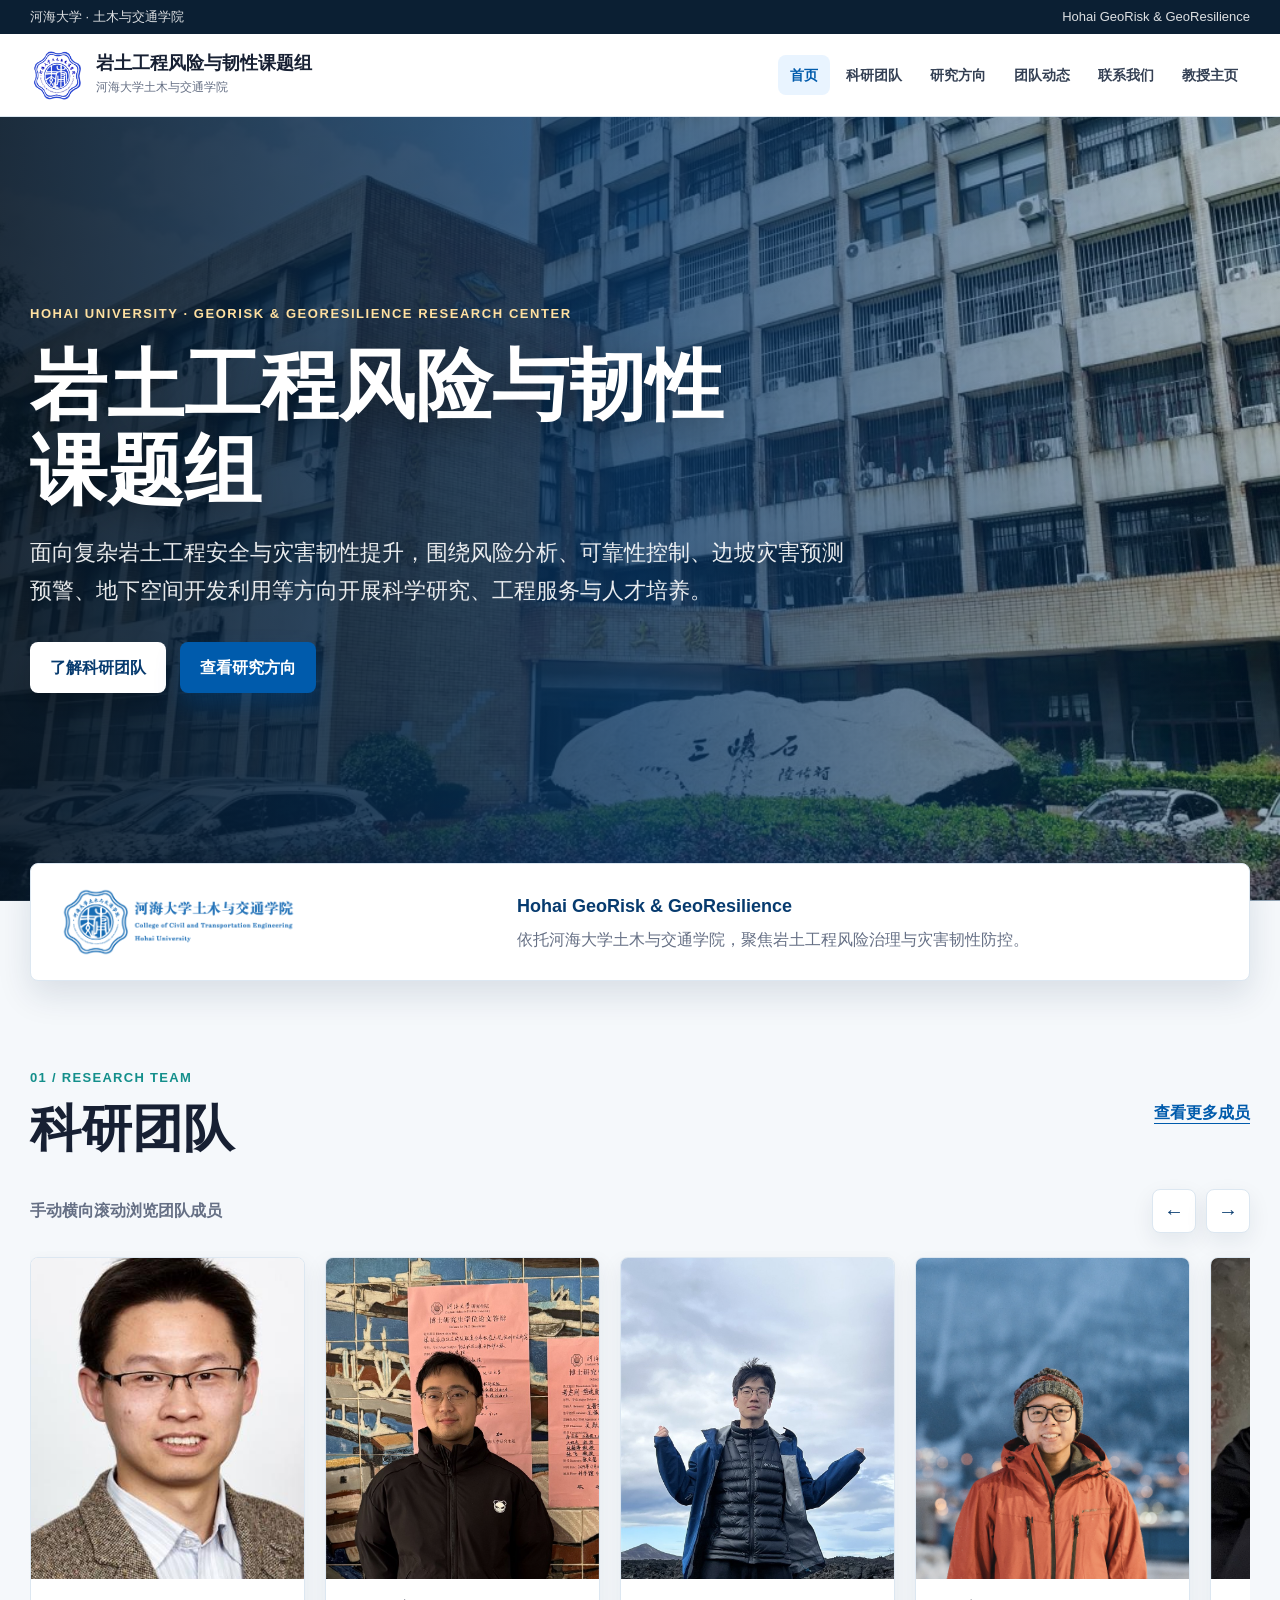
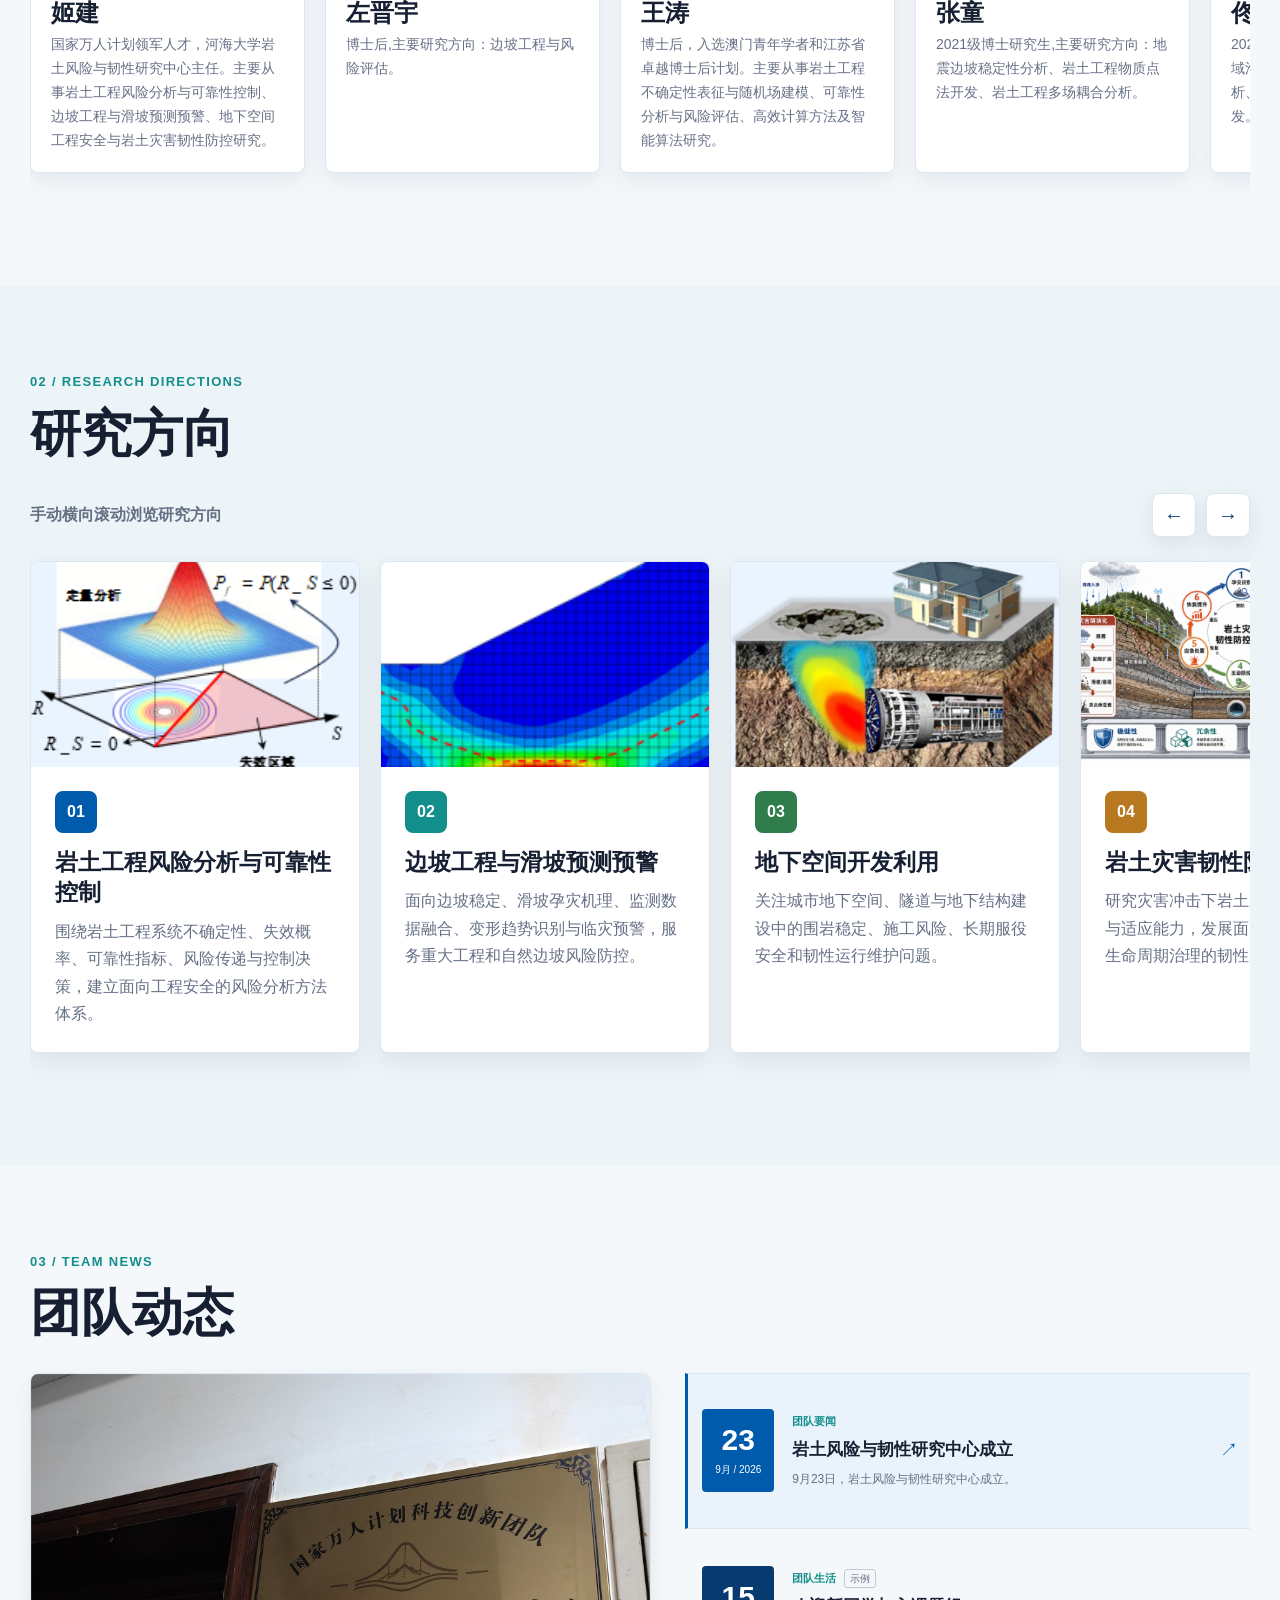
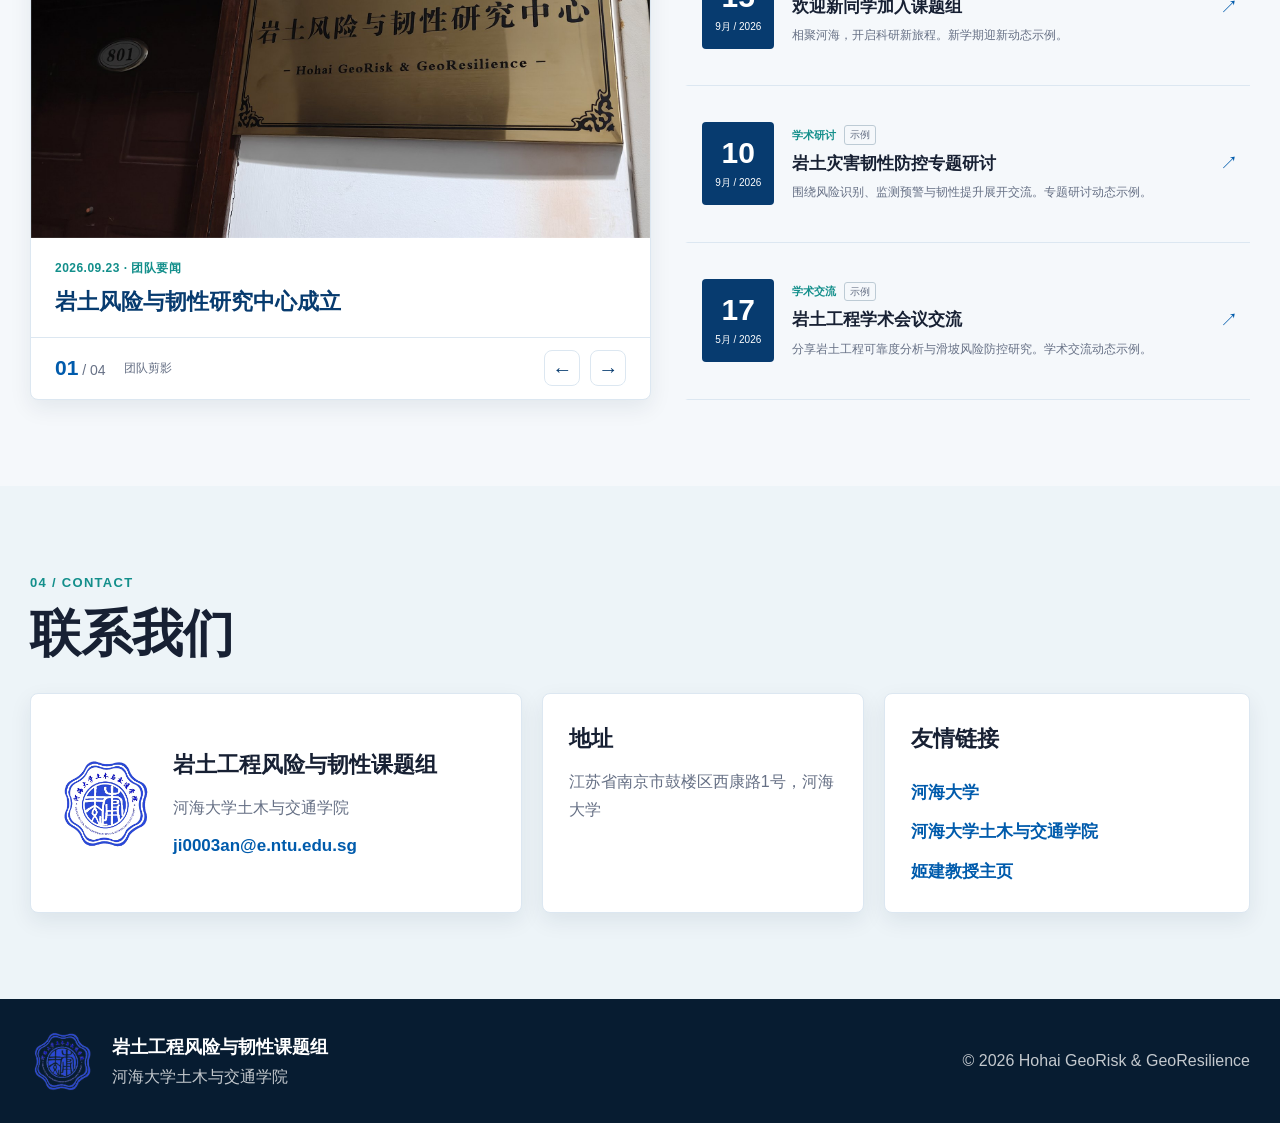
==== commit 73a9dc1b: "Add files via upload" ====
--- a/index.html
+++ b/index.html
@@ -102,7 +102,7 @@
           <article class="member-card"><figure><img loading="lazy" src="assets/img/people/Wangchangxing.jpg" alt="汪长兴照片" /></figure><div class="member-info"><h3>汪长兴</h3><p>2024级博士研究生,主要研究方向：基于岩土可靠度理论的公路边坡多级韧性量化与风险分析。</p></div></article>
           <article class="member-card"><figure><img loading="lazy" src="assets/img/people/zhangyu.jpg" alt="张昱照片" /></figure><div class="member-info"><h3>张昱</h3><p>2025级博士研究生,主要研究方向：岩土数值大变形模拟、岩土高效可靠度计算方法研究。</p></div></article>
           <article class="member-card"><figure><img loading="lazy" src="assets/img/people/MapelChow.png" alt="周逸枫照片" /></figure><div class="member-info"><h3>周逸枫</h3><p>2025级博士研究生,主要研究方向：岩石边坡可靠度分析、节理边坡精细化建模。</p></div></article>
-          <article class="member-card"><figure><img loading="lazy" src="assets/img/people/xieshanyao-enhanced.png" alt="谢善尧照片" /></figure><div class="member-info"><h3>谢善尧</h3><p>2026级博士研究生,主要研究方向：区域滑坡。</p></div></article>
+          <article class="member-card"><figure><img loading="lazy" src="assets/img/people/xieshanyao-enhanced.jpg" alt="谢善尧照片" /></figure><div class="member-info"><h3>谢善尧</h3><p>2026级博士研究生,主要研究方向：区域滑坡。</p></div></article>
           <article class="member-card"><figure><img loading="lazy" src="assets/img/people/wuminjia.jpg" alt="邬明佳头像占位图" /></figure><div class="member-info"><h3>邬明佳</h3><p>2026级博士研究生</p></div></article>
           <article class="member-card"><figure><img loading="lazy" src="assets/img/people/pengyijie.jpg" alt="彭毅杰照片" /></figure><div class="member-info"><h3>彭毅杰</h3><p>2026级博士研究生,主要研究方向：机器学习。</p></div></article>
           <article class="member-card"><figure><img loading="lazy" src="assets/img/people/youyaoxin.jpg" alt="游耀星照片" /></figure><div class="member-info"><h3>游耀星</h3><p>科研助理，主要研究方向：多源信息融合的采空区三维地质建模与灾害预警</p></div></article>
@@ -112,7 +112,7 @@
           <article class="member-card"><figure><img loading="lazy" src="assets/img/people/zhangjunhao.jpg" alt="章均昊照片" /></figure><div class="member-info"><h3>章均昊</h3><p>2025级硕士研究生,主要研究方向：岩土大变形模拟、高效可靠度计算、围岩应力以及岩石爆破。</p></div></article>
           <article class="member-card"><figure><img loading="lazy" src="assets/img/people/xiangzixuan.png" alt="项梓轩头像占位图" /></figure><div class="member-info"><h3>项梓轩</h3><p>2025级硕士研究生,主要研究方向：边坡失效预测与风险防控。</p></div></article>
           <article class="member-card"><figure><img loading="lazy" src="assets/img/people/xulu.jpg" alt="徐璐照片" /></figure><div class="member-info"><h3>徐璐</h3><p>2026级硕士研究生</p></div></article>
-          <article class="member-card"><figure><img loading="lazy" src="assets/img/people/yaoyi-enhanced.png" alt="姚奕照片" /></figure><div class="member-info"><h3>姚奕</h3><p>2026级硕士研究生</p></div></article>
+          <article class="member-card"><figure><img loading="lazy" src="assets/img/people/yaoyi-enhanced.jpg" alt="姚奕照片" /></figure><div class="member-info"><h3>姚奕</h3><p>2026级硕士研究生</p></div></article>
           <article class="member-card"><figure><img loading="lazy" src="assets/img/people/wangenzhi.jpg" alt="王恩至头像占位图" /></figure><div class="member-info"><h3>王恩至</h3><p>2026级硕士研究生</p></div></article>
           <article class="member-card"><figure><img loading="lazy" src="assets/img/people/yangjiayi.jpg" alt="杨嘉祎头像占位图" /></figure><div class="member-info"><h3>杨嘉祎</h3><p>2026级硕士研究生</p></div></article>
         </div>
@@ -139,19 +139,19 @@
 
         <div class="horizontal-track research-track reveal" id="researchTrack" tabindex="0" aria-label="研究方向列表">
           <article class="research-card">
-            <figure><img src="assets/img/research/可靠度.png" alt="岩土工程风险分析与可靠性控制示意图" /></figure>
+            <figure><img loading="lazy" src="assets/img/research/可靠度.png" alt="岩土工程风险分析与可靠性控制示意图" /></figure>
             <div class="research-card-body"><span>01</span><h3>岩土工程风险分析与可靠性控制</h3><p>围绕岩土工程系统不确定性、失效概率、可靠性指标、风险传递与控制决策，建立面向工程安全的风险分析方法体系。</p></div>
           </article>
           <article class="research-card">
-            <figure><img src="assets/img/research/边坡.png" alt="边坡工程与滑坡预测预警示意图" /></figure>
+            <figure><img loading="lazy" src="assets/img/research/边坡.png" alt="边坡工程与滑坡预测预警示意图" /></figure>
             <div class="research-card-body"><span>02</span><h3>边坡工程与滑坡预测预警</h3><p>面向边坡稳定、滑坡孕灾机理、监测数据融合、变形趋势识别与临灾预警，服务重大工程和自然边坡风险防控。</p></div>
           </article>
           <article class="research-card">
-            <figure><img src="assets/img/research/隧道.png" alt="地下空间开发利用示意图" /></figure>
+            <figure><img loading="lazy" src="assets/img/research/隧道.png" alt="地下空间开发利用示意图" /></figure>
             <div class="research-card-body"><span>03</span><h3>地下空间开发利用</h3><p>关注城市地下空间、隧道与地下结构建设中的围岩稳定、施工风险、长期服役安全和韧性运行维护问题。</p></div>
           </article>
           <article class="research-card">
-            <figure><img src="assets/img/research/韧性.png" alt="岩土灾害韧性防控理论示意图" /></figure>
+            <figure><img loading="lazy" src="assets/img/research/韧性.png" alt="岩土灾害韧性防控理论示意图" /></figure>
             <div class="research-card-body"><span>04</span><h3>岩土灾害韧性防控理论</h3><p>研究灾害冲击下岩土系统的承灾、恢复与适应能力，发展面向多灾种耦合和全生命周期治理的韧性防控理论。</p></div>
           </article>
         </div>
@@ -175,7 +175,7 @@
                 <figcaption><span>2026.09.23 · 团队要闻</span><h3>岩土风险与韧性研究中心成立</h3></figcaption>
               </figure>
               <figure class="news-slide" id="newsSlide2" role="tabpanel" aria-labelledby="newsTab2" hidden>
-                <img loading="lazy" src="assets/img/home-bg.png" alt="河海大学岩土楼，迎新动态示例配图" width="1280" height="719" />
+                <img loading="lazy" src="assets/img/home-bg.jpg" alt="河海大学岩土楼，迎新动态示例配图" width="1280" height="719" />
                 <figcaption><span>2026.09.15 · 示例动态</span><h3>欢迎新同学加入课题组</h3></figcaption>
               </figure>
               <figure class="news-slide" id="newsSlide3" role="tabpanel" aria-labelledby="newsTab3" hidden>
--- a/assets/css/style.css
+++ b/assets/css/style.css
@@ -189,7 +189,7 @@
   align-items: center;
   overflow: hidden;
   color: white;
-  background-image: url("../img/home-bg.png");
+  background-image: url("../img/home-bg.jpg");
   background-size: cover;
   background-position: center center;
   background-attachment: fixed;
@@ -781,7 +781,7 @@
   color: white;
   background:
     linear-gradient(120deg, rgba(5, 31, 54, 0.96), rgba(0, 91, 172, 0.88) 62%, rgba(19, 143, 139, 0.82)),
-    url("../img/home-bg.png");
+    url("../img/home-bg.jpg");
   background-size: cover;
   background-position: center;
 }
@@ -1072,7 +1072,7 @@
   align-items: center;
   overflow: hidden;
   color: white;
-  background-image: url("../img/home-bg.png");
+  background-image: url("../img/home-bg.jpg");
   background-size: cover;
   background-position: center;
 }
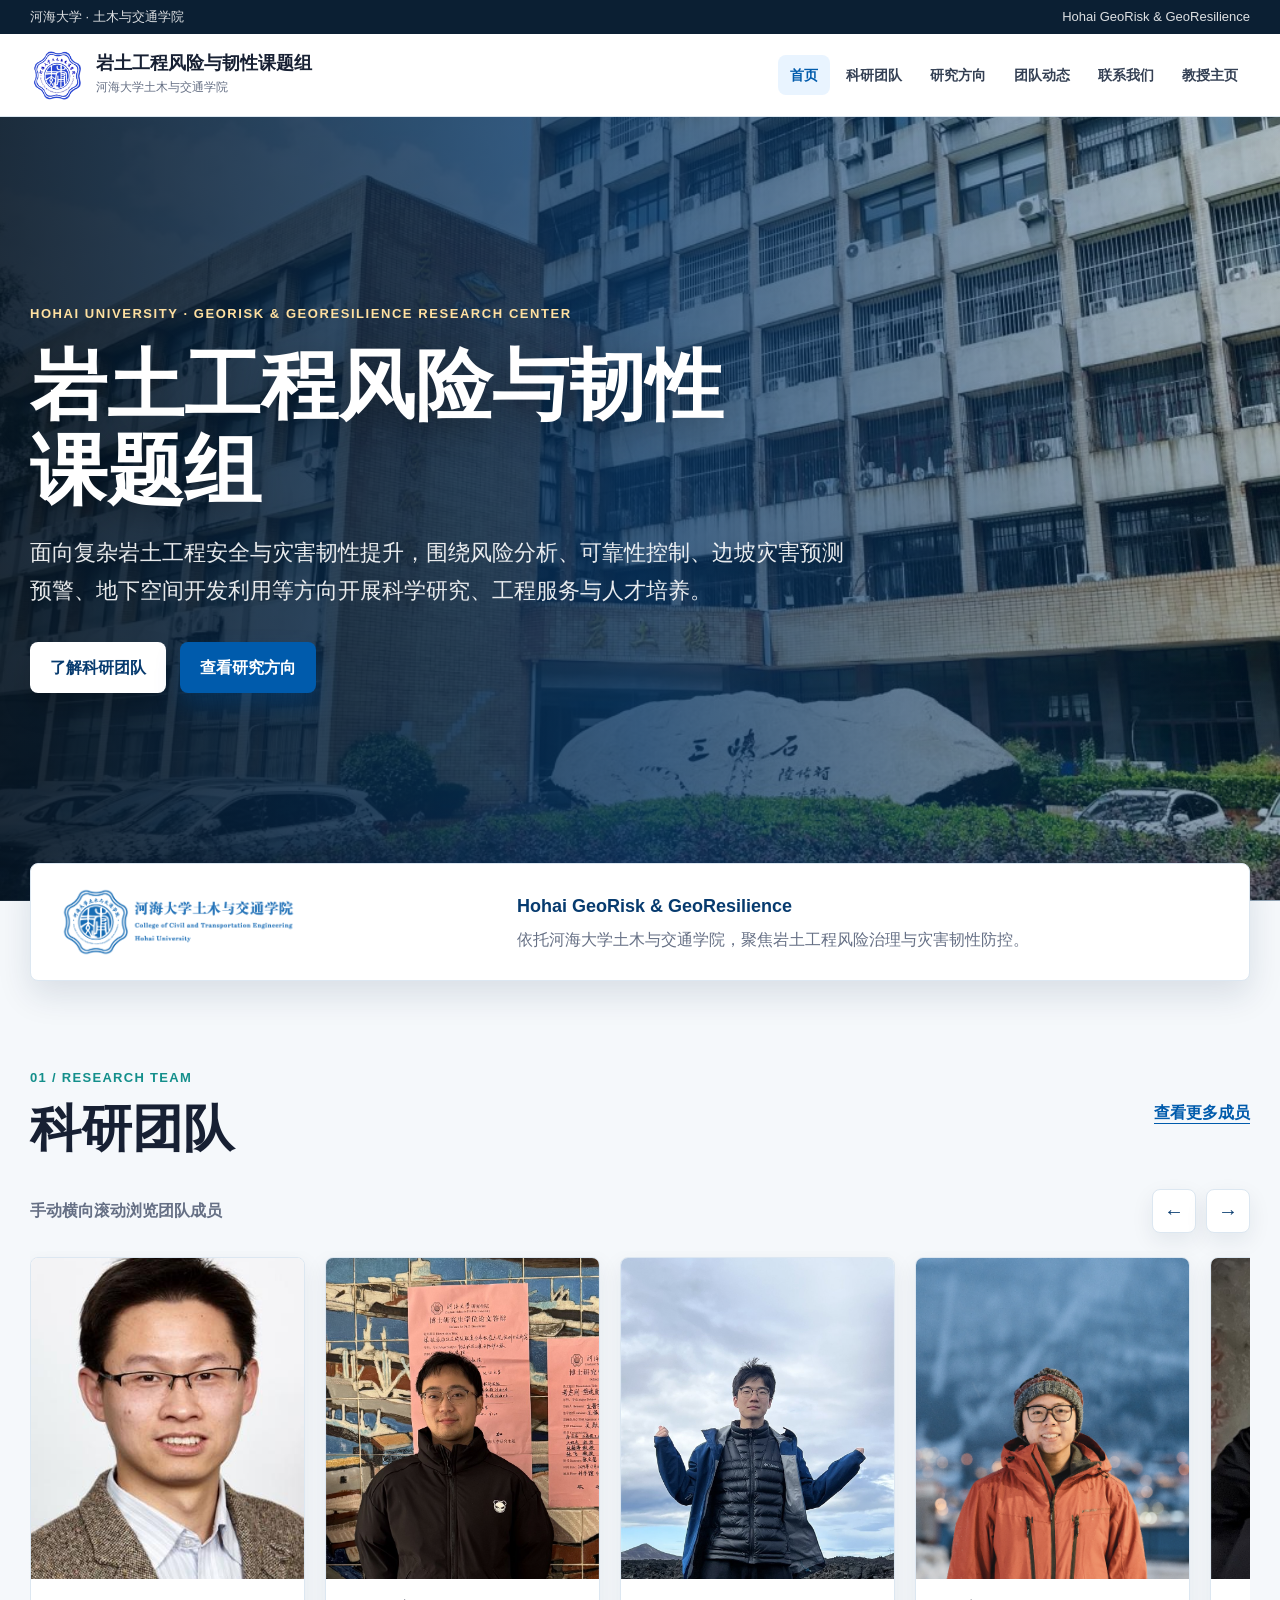
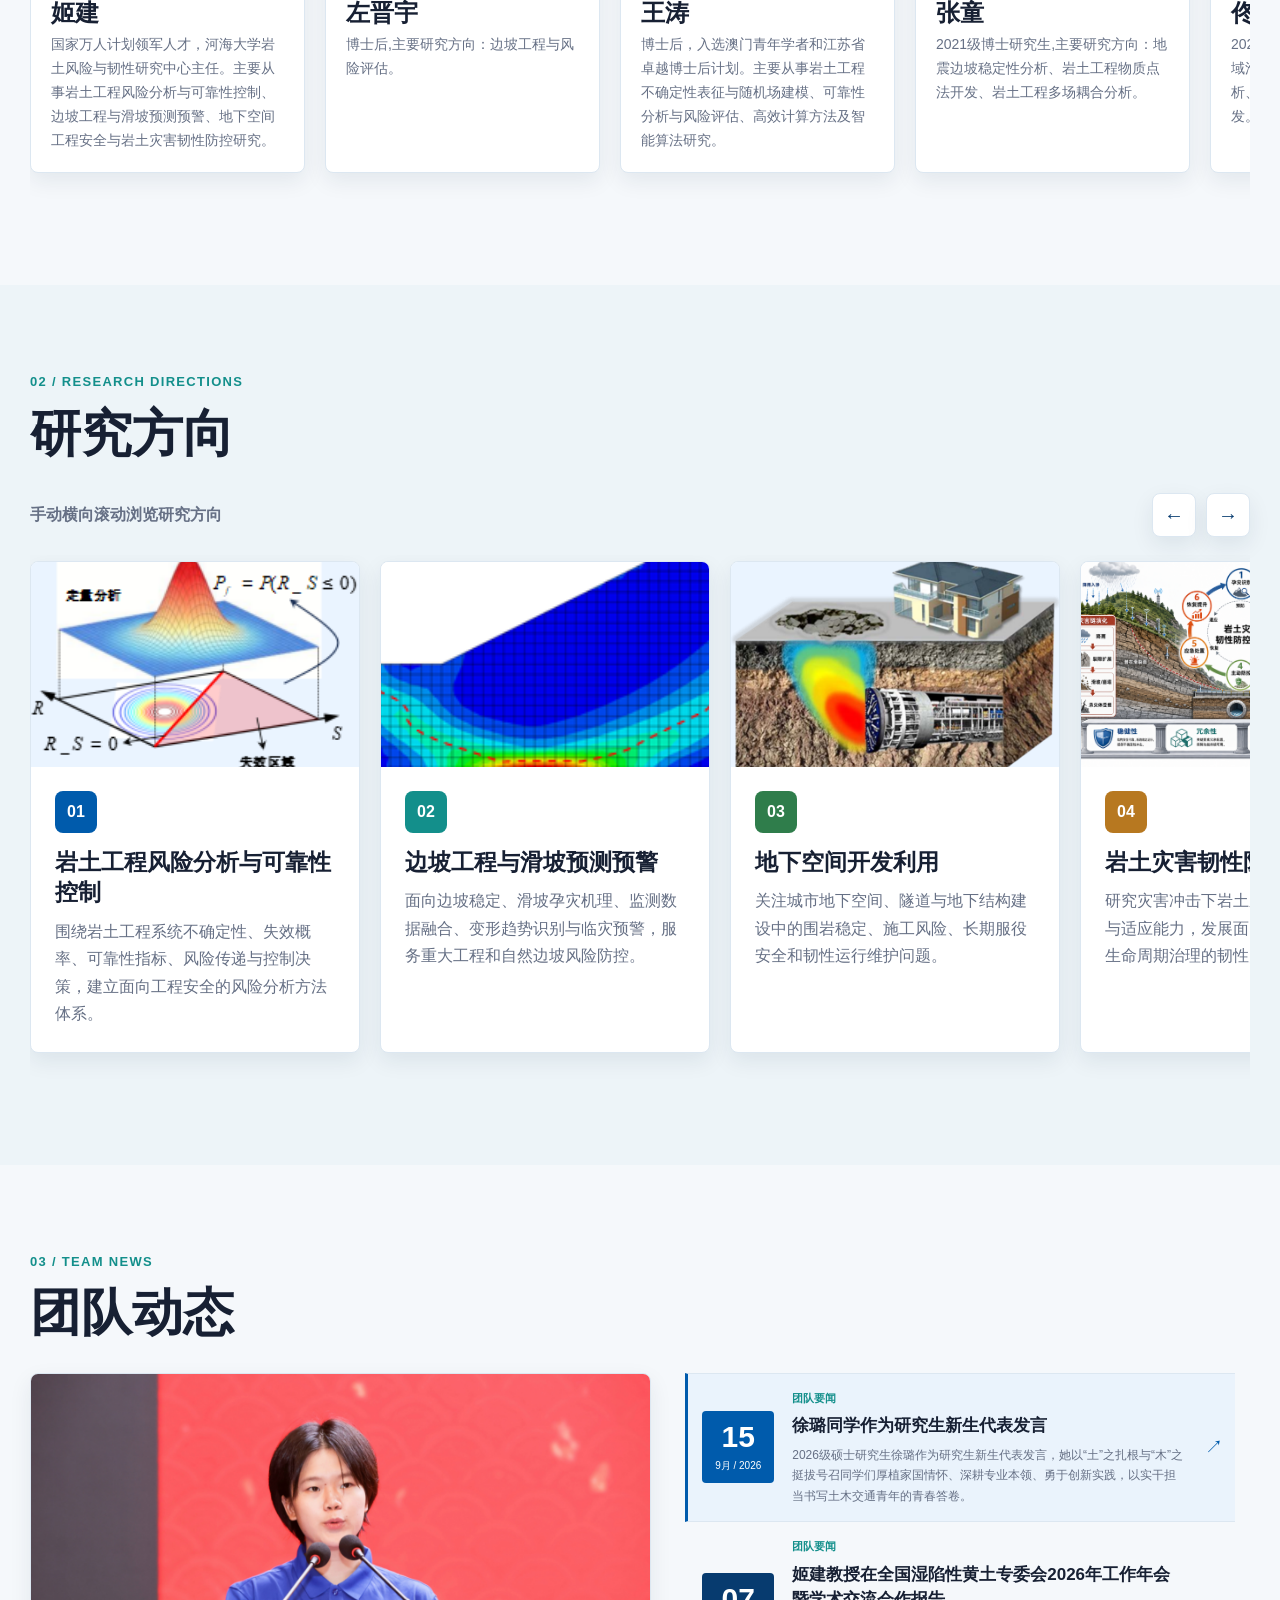
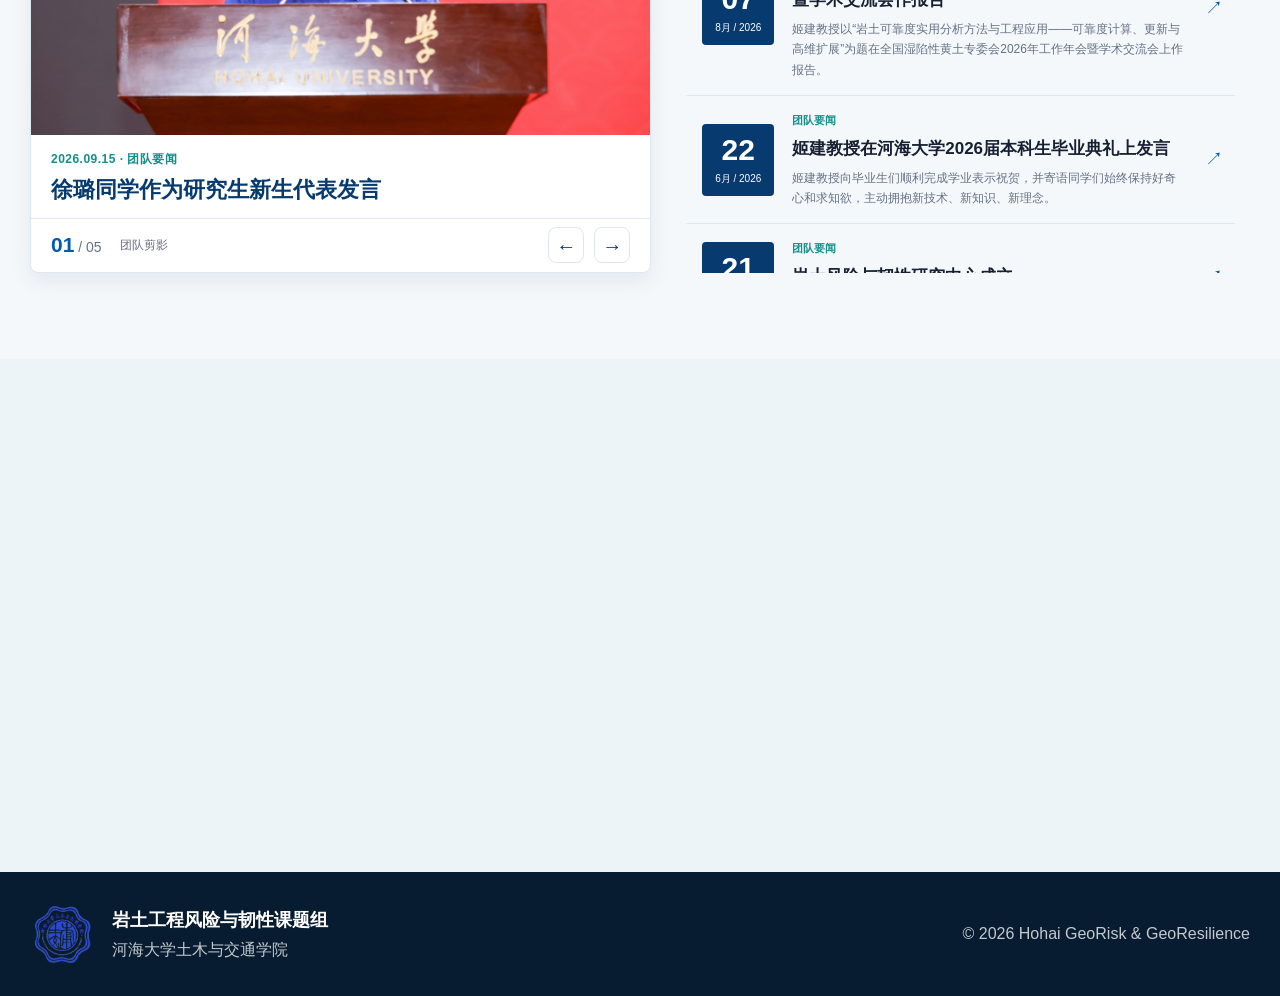
==== commit e95d94c4: "Add files via upload" ====
--- a/index.html
+++ b/index.html
@@ -97,7 +97,7 @@
           <article class="member-card"><figure><img loading="lazy" src="assets/img/people/zuojinyu.jpg" alt="左晋宇头像占位图" /></figure><div class="member-info"><h3>左晋宇</h3><p>博士后,主要研究方向：边坡工程与风险评估。</p></div></article>
           <article class="member-card"><figure><img loading="lazy" src="assets/img/people/wangtao.jpg" alt="王涛头像占位图" /></figure><div class="member-info"><h3>王涛</h3><p>博士后，入选澳门青年学者和江苏省卓越博士后计划。主要从事岩土工程不确定性表征与随机场建模、可靠性分析与风险评估、高效计算方法及智能算法研究。</p></div></article>
           <article class="member-card"><figure><img loading="lazy" src="assets/img/people/zhangtong.png" alt="张童头像占位图" /></figure><div class="member-info"><h3>张童</h3><p>2021级博士研究生,主要研究方向：地震边坡稳定性分析、岩土工程物质点法开发、岩土工程多场耦合分析。</p></div></article>
-          <article class="member-card"><figure><img loading="lazy" src="assets/img/people/tongbin.jpg" alt="佟斌头像占位图" /></figure><div class="member-info"><h3>佟斌</h3><p>2022级博士研究生,主要研究方向：区域滑坡易发性区划、边坡稳定性分析、岩土可靠度方法、GIS软件开发。</p></div></article>
+          <article class="member-card"><figure><img loading="lazy" src="assets/img/people/tongbin.jpg" alt="佟斌头像占位图" /></figure><div class="member-info"><h3>佟斌</h3><p>2023级博士研究生,主要研究方向：区域滑坡易发性区划、边坡稳定性分析、岩土可靠度方法、GIS软件开发。</p></div></article>
           <article class="member-card"><figure><img loading="lazy" src="assets/img/people/lisikan.jpg" alt="李思侃照片" /></figure><div class="member-info"><h3>李思侃</h3><p>2023级博士研究生,主要研究方向：地震边坡。</p></div></article>
           <article class="member-card"><figure><img loading="lazy" src="assets/img/people/Wangchangxing.jpg" alt="汪长兴照片" /></figure><div class="member-info"><h3>汪长兴</h3><p>2024级博士研究生,主要研究方向：基于岩土可靠度理论的公路边坡多级韧性量化与风险分析。</p></div></article>
           <article class="member-card"><figure><img loading="lazy" src="assets/img/people/zhangyu.jpg" alt="张昱照片" /></figure><div class="member-info"><h3>张昱</h3><p>2025级博士研究生,主要研究方向：岩土数值大变形模拟、岩土高效可靠度计算方法研究。</p></div></article>
@@ -171,24 +171,28 @@
           <div class="news-gallery">
             <div class="news-slides">
               <figure class="news-slide" id="newsSlide1" role="tabpanel" aria-labelledby="newsTab1">
-                <img loading="lazy" src="assets/img/news/center-founded-2026-09-23.jpg" alt="岩土风险与韧性研究中心成立，研究中心门口的金色牌匾" width="4096" height="3072" />
-                <figcaption><span>2026.09.23 · 团队要闻</span><h3>岩土风险与韧性研究中心成立</h3></figcaption>
+                <img loading="lazy" src="assets/img/news/xulufayan.jpg" alt="徐璐发言" width="4096" height="3072" />
+                <figcaption><span>2026.09.15 · 团队要闻</span><h3>徐璐同学作为研究生新生代表发言</h3></figcaption>
               </figure>
               <figure class="news-slide" id="newsSlide2" role="tabpanel" aria-labelledby="newsTab2" hidden>
-                <img loading="lazy" src="assets/img/home-bg.jpg" alt="河海大学岩土楼，迎新动态示例配图" width="1280" height="719" />
-                <figcaption><span>2026.09.15 · 示例动态</span><h3>欢迎新同学加入课题组</h3></figcaption>
+                <img loading="lazy" src="assets/img/news/huiyifayan.png" alt="姬建教授作报告" width="1280" height="719" />
+                <figcaption><span>2026.08.07 · 团队要闻</span><h3>姬建教授在全国湿陷性黄土专委会2026年工作年会暨学术交流会作报告</h3></figcaption>
               </figure>
               <figure class="news-slide" id="newsSlide3" role="tabpanel" aria-labelledby="newsTab3" hidden>
-                <img loading="lazy" src="assets/img/research/韧性.png" alt="岩土灾害韧性防控理论示意图，专题研讨示例配图" width="1672" height="941" />
-                <figcaption><span>2026.09.10 · 示例动态</span><h3>岩土灾害韧性防控专题研讨</h3></figcaption>
+                <img loading="lazy" src="assets/img/news/jijianfayan.jpg" alt="姬建教授在2026年河海大学毕业典礼上发言的照片" width="1672" height="941" />
+                <figcaption><span>2026.6.22 · 团队要闻</span><h3>姬建教授在河海大学2026届本科生毕业典礼上发言</h3></figcaption>
               </figure>
               <figure class="news-slide" id="newsSlide4" role="tabpanel" aria-labelledby="newsTab4" hidden>
-                <img loading="lazy" src="assets/img/jijian-forum-2026.jpg" alt="姬建教授在环境岩土力学与工程青年学术论坛的报告照片，学术交流示例配图" width="1920" height="1440" />
-                <figcaption><span>2026.05.17 · 示例动态</span><h3>岩土工程学术会议交流</h3></figcaption>
+                <img loading="lazy" src="assets/img/news/zhongxinchengli.jpg" alt="岩土风险与韧性研究中心成立" width="1920" height="1440" />
+                <figcaption><span>2026.06.21 · 团队要闻</span><h3>岩土风险与韧性研究中心成立</h3></figcaption>
+              </figure>
+              <figure class="news-slide" id="newsSlide5" role="tabpanel" aria-labelledby="newsTab5" hidden>
+                <img loading="lazy" src="assets/img/news/pangetiangedabian.jpg" alt="课题组师生合影庆祝潘文轩、田佳庆硕士学位论文答辩顺利通过" width="1916" height="1279" />
+                <figcaption><span>2026.05.25 · 团队要闻</span><h3>潘文轩、田佳庆同学硕士学位论文答辩顺利通过</h3></figcaption>
               </figure>
             </div>
             <div class="news-gallery-controls" aria-label="动态图片切换">
-              <span class="news-gallery-status" aria-live="polite" aria-atomic="true"><strong data-news-position>01</strong> / 04</span>
+              <span class="news-gallery-status" aria-live="polite" aria-atomic="true"><strong data-news-position>01</strong> / 05</span>
               <span>团队剪影</span>
               <div class="scroll-buttons">
                 <button type="button" data-news-step="-1" aria-label="上一条团队动态">←</button>
@@ -199,23 +203,28 @@
 
           <div class="news-list" role="tablist" aria-label="选择团队动态" aria-orientation="vertical">
             <button class="news-entry" type="button" id="newsTab1" role="tab" aria-controls="newsSlide1" aria-selected="true" tabindex="0">
-              <time datetime="2026-09-23"><strong>23</strong><span>9月 / 2026</span></time>
-              <span class="news-entry-copy"><span class="news-entry-category">团队要闻</span><strong>岩土风险与韧性研究中心成立</strong><span class="news-entry-summary">9月23日，岩土风险与韧性研究中心成立。</span></span>
+              <time datetime="2026-09-23"><strong>15</strong><span>9月 / 2026</span></time>
+              <span class="news-entry-copy"><span class="news-entry-category">团队要闻</span><strong>徐璐同学作为研究生新生代表发言</strong><span class="news-entry-summary">2026级硕士研究生徐璐作为研究生新生代表发言，她以“土”之扎根与“木”之挺拔号召同学们厚植家国情怀、深耕专业本领、勇于创新实践，以实干担当书写土木交通青年的青春答卷。</span></span>
               <span class="news-entry-arrow" aria-hidden="true">↗</span>
             </button>
             <button class="news-entry" type="button" id="newsTab2" role="tab" aria-controls="newsSlide2" aria-selected="false" tabindex="-1">
-              <time datetime="2026-09-15"><strong>15</strong><span>9月 / 2026</span></time>
-              <span class="news-entry-copy"><span class="news-entry-category">团队生活 <em>示例</em></span><strong>欢迎新同学加入课题组</strong><span class="news-entry-summary">相聚河海，开启科研新旅程。新学期迎新动态示例。</span></span>
+              <time datetime="2026-09-15"><strong>07</strong><span>8月 / 2026</span></time>
+              <span class="news-entry-copy"><span class="news-entry-category">团队要闻</span><strong>姬建教授在全国湿陷性黄土专委会2026年工作年会暨学术交流会作报告</strong><span class="news-entry-summary">姬建教授以“岩土可靠度实用分析方法与工程应用——可靠度计算、更新与高维扩展”为题在全国湿陷性黄土专委会2026年工作年会暨学术交流会上作报告。</span></span>
               <span class="news-entry-arrow" aria-hidden="true">↗</span>
             </button>
             <button class="news-entry" type="button" id="newsTab3" role="tab" aria-controls="newsSlide3" aria-selected="false" tabindex="-1">
-              <time datetime="2026-09-10"><strong>10</strong><span>9月 / 2026</span></time>
-              <span class="news-entry-copy"><span class="news-entry-category">学术研讨 <em>示例</em></span><strong>岩土灾害韧性防控专题研讨</strong><span class="news-entry-summary">围绕风险识别、监测预警与韧性提升展开交流。专题研讨动态示例。</span></span>
+              <time datetime="2026-09-10"><strong>22</strong><span>6月 / 2026</span></time>
+              <span class="news-entry-copy"><span class="news-entry-category">团队要闻</span><strong>姬建教授在河海大学2026届本科生毕业典礼上发言</strong><span class="news-entry-summary">姬建教授向毕业生们顺利完成学业表示祝贺，并寄语同学们始终保持好奇心和求知欲，主动拥抱新技术、新知识、新理念。</span></span>
               <span class="news-entry-arrow" aria-hidden="true">↗</span>
             </button>
             <button class="news-entry" type="button" id="newsTab4" role="tab" aria-controls="newsSlide4" aria-selected="false" tabindex="-1">
-              <time datetime="2026-05-17"><strong>17</strong><span>5月 / 2026</span></time>
-              <span class="news-entry-copy"><span class="news-entry-category">学术交流 <em>示例</em></span><strong>岩土工程学术会议交流</strong><span class="news-entry-summary">分享岩土工程可靠度分析与滑坡风险防控研究。学术交流动态示例。</span></span>
+              <time datetime="2026-05-17"><strong>21</strong><span>6月 / 2026</span></time>
+              <span class="news-entry-copy"><span class="news-entry-category">团队要闻</span><strong>岩土风险与韧性研究中心成立</strong><span class="news-entry-summary">6月21日，岩土风险与韧性研究中心成立。</span></span>
+              <span class="news-entry-arrow" aria-hidden="true">↗</span>
+            </button>
+            <button class="news-entry" type="button" id="newsTab5" role="tab" aria-controls="newsSlide5" aria-selected="false" tabindex="-1">
+              <time datetime="2026-05-25"><strong>25</strong><span>5月 / 2026</span></time>
+              <span class="news-entry-copy"><span class="news-entry-category">团队要闻</span><strong>潘文轩、田佳庆同学硕士学位论文答辩顺利通过</strong><span class="news-entry-summary">5月25日，课题组潘文轩、田佳庆同学顺利通过硕士学位论文答辩。祝贺两位同学圆满完成学业，愿前程似锦，在新的旅程中继续乘风破浪、一路生花。</span></span>
               <span class="news-entry-arrow" aria-hidden="true">↗</span>
             </button>
           </div>
--- a/assets/css/news.css
+++ b/assets/css/news.css
@@ -1,23 +1,26 @@
 /* A picture gallery paired with four dated news entries. */
 .team-news-layout { display: grid; grid-template-columns: minmax(0, 1.1fr) minmax(0, 1fr); gap: 34px; align-items: stretch; }
-.news-gallery { min-width: 0; overflow: hidden; border: 1px solid var(--line); border-radius: var(--radius); background: white; box-shadow: var(--shadow-soft); }
-.news-slide { margin: 0; }
-.news-slide[hidden] { display: none; }
-.news-slide > img { width: 100%; height: auto; aspect-ratio: 4 / 3; object-fit: contain; background: #edf2f6; }
-.news-slide figcaption { padding: 20px 24px; border-bottom: 1px solid var(--line); }
+.news-gallery { display: flex; flex-direction: column; height: 500px; min-width: 0; overflow: hidden; border: 1px solid var(--line); border-radius: var(--radius); background: white; box-shadow: var(--shadow-soft); }
+.news-slides { display: flex; flex: 1 1 auto; min-height: 0; }
+.news-slide { display: flex; flex: 1 1 auto; flex-direction: column; min-width: 0; min-height: 0; width: 100%; margin: 0; }
+.news-slide[hidden] { display: none; }
+#newsSlide4 > img { object-fit: contain; object-position: center top; }
+#newsSlide5 > img { object-fit: contain; object-position: center; }
+.news-slide > img { display: block; flex: 1 1 auto; min-height: 0; width: 100%; height: auto; aspect-ratio: 4 / 3; object-fit: cover; background: #edf2f6; }
+.news-slide figcaption { flex: 0 0 auto; padding: 14px 20px; border-bottom: 1px solid var(--line); }
 .news-slide figcaption > span { display: block; color: var(--teal); font-size: 12px; font-weight: 800; letter-spacing: 0.04em; }
-.news-slide h3 { margin: 7px 0 0; color: var(--blue-dark); font-size: 22px; line-height: 1.45; }
-.news-gallery-controls { display: flex; align-items: center; gap: 18px; padding: 12px 24px; color: var(--muted); font-size: 12px; }
+.news-slide h3 { margin: 5px 0 0; color: var(--blue-dark); font-size: 22px; line-height: 1.35; }
+.news-gallery-controls { display: flex; flex: 0 0 auto; align-items: center; gap: 18px; min-height: 48px; padding: 8px 20px; color: var(--muted); font-size: 12px; }
 .news-gallery-controls .scroll-buttons { margin-left: auto; }
 .news-gallery-controls .scroll-buttons button { width: 36px; height: 36px; box-shadow: none; }
 .news-gallery-status { color: var(--muted); font-size: 14px; white-space: nowrap; }
 .news-gallery-status strong { color: var(--blue); font-size: 21px; }
-.news-list { display: grid; grid-template-rows: repeat(4, 1fr); min-width: 0; }
-.news-entry { display: grid; grid-template-columns: 72px minmax(0, 1fr) 16px; align-items: center; gap: 18px; width: 100%; padding: 22px 14px; text-align: left; color: var(--ink); background: transparent; border: 0; border-bottom: 1px solid var(--line); border-left: 3px solid transparent; cursor: pointer; transition: background 0.2s ease, border-color 0.2s ease; }
+.news-list { display: grid; grid-template-rows: none; grid-auto-rows: max-content; align-content: start; min-width: 0; min-height: 0; overflow-y: auto; overscroll-behavior: contain; scrollbar-gutter: stable; }
+.news-entry { display: grid; grid-template-columns: 72px minmax(0, 1fr) 16px; align-items: center; gap: 18px; width: 100%; padding: 15px 14px; text-align: left; color: var(--ink); background: transparent; border: 0; border-bottom: 1px solid var(--line); border-left: 3px solid transparent; cursor: pointer; transition: background 0.2s ease, border-color 0.2s ease; }
 .news-entry:first-child { border-top: 1px solid var(--line); }
 .news-entry:hover { background: #edf5fc; }
 .news-entry[aria-selected="true"] { border-left-color: var(--blue); background: #eaf3fc; }
-.news-entry time { display: grid; gap: 5px; padding: 14px 4px; color: white; background: var(--blue-dark); text-align: center; border-radius: 4px; }
+.news-entry time { display: grid; gap: 4px; padding: 9px 4px; color: white; background: var(--blue-dark); text-align: center; border-radius: 4px; }
 .news-entry[aria-selected="true"] time { background: var(--blue); }
 .news-entry time strong { font-size: 30px; line-height: 1.1; font-weight: 700; }
 .news-entry time span { font-size: 10px; white-space: nowrap; }
@@ -36,14 +39,16 @@
   .news-entry-arrow { display: none; }
   .news-entry-copy > strong { font-size: 16px; }
 }
-@media (max-width: 920px) {
-  .team-news-layout { grid-template-columns: 1fr; }
-  .news-entry { grid-template-columns: 72px minmax(0, 1fr) 16px; padding: 20px 16px; }
+@media (max-width: 920px) {
+  .team-news-layout { grid-template-columns: 1fr; }
+  .news-gallery { height: 420px; }
+  .news-entry { grid-template-columns: 72px minmax(0, 1fr) 16px; padding: 15px 16px; }
   .news-entry-arrow { display: block; }
 }
-@media (max-width: 640px) {
-  .team-news-layout { gap: 24px; }
-  .news-slide figcaption { padding: 16px 18px; min-height: 110px; }
+@media (max-width: 640px) {
+  .team-news-layout { gap: 24px; }
+  .news-gallery { height: clamp(360px, 100vw, 420px); }
+  .news-slide figcaption { padding: 12px 16px; min-height: 0; }
   .news-slide h3 { font-size: 19px; }
   .news-gallery-controls { padding: 12px 18px; gap: 12px; }
   .news-entry { grid-template-columns: 60px minmax(0, 1fr); gap: 14px; padding: 18px 10px; }
